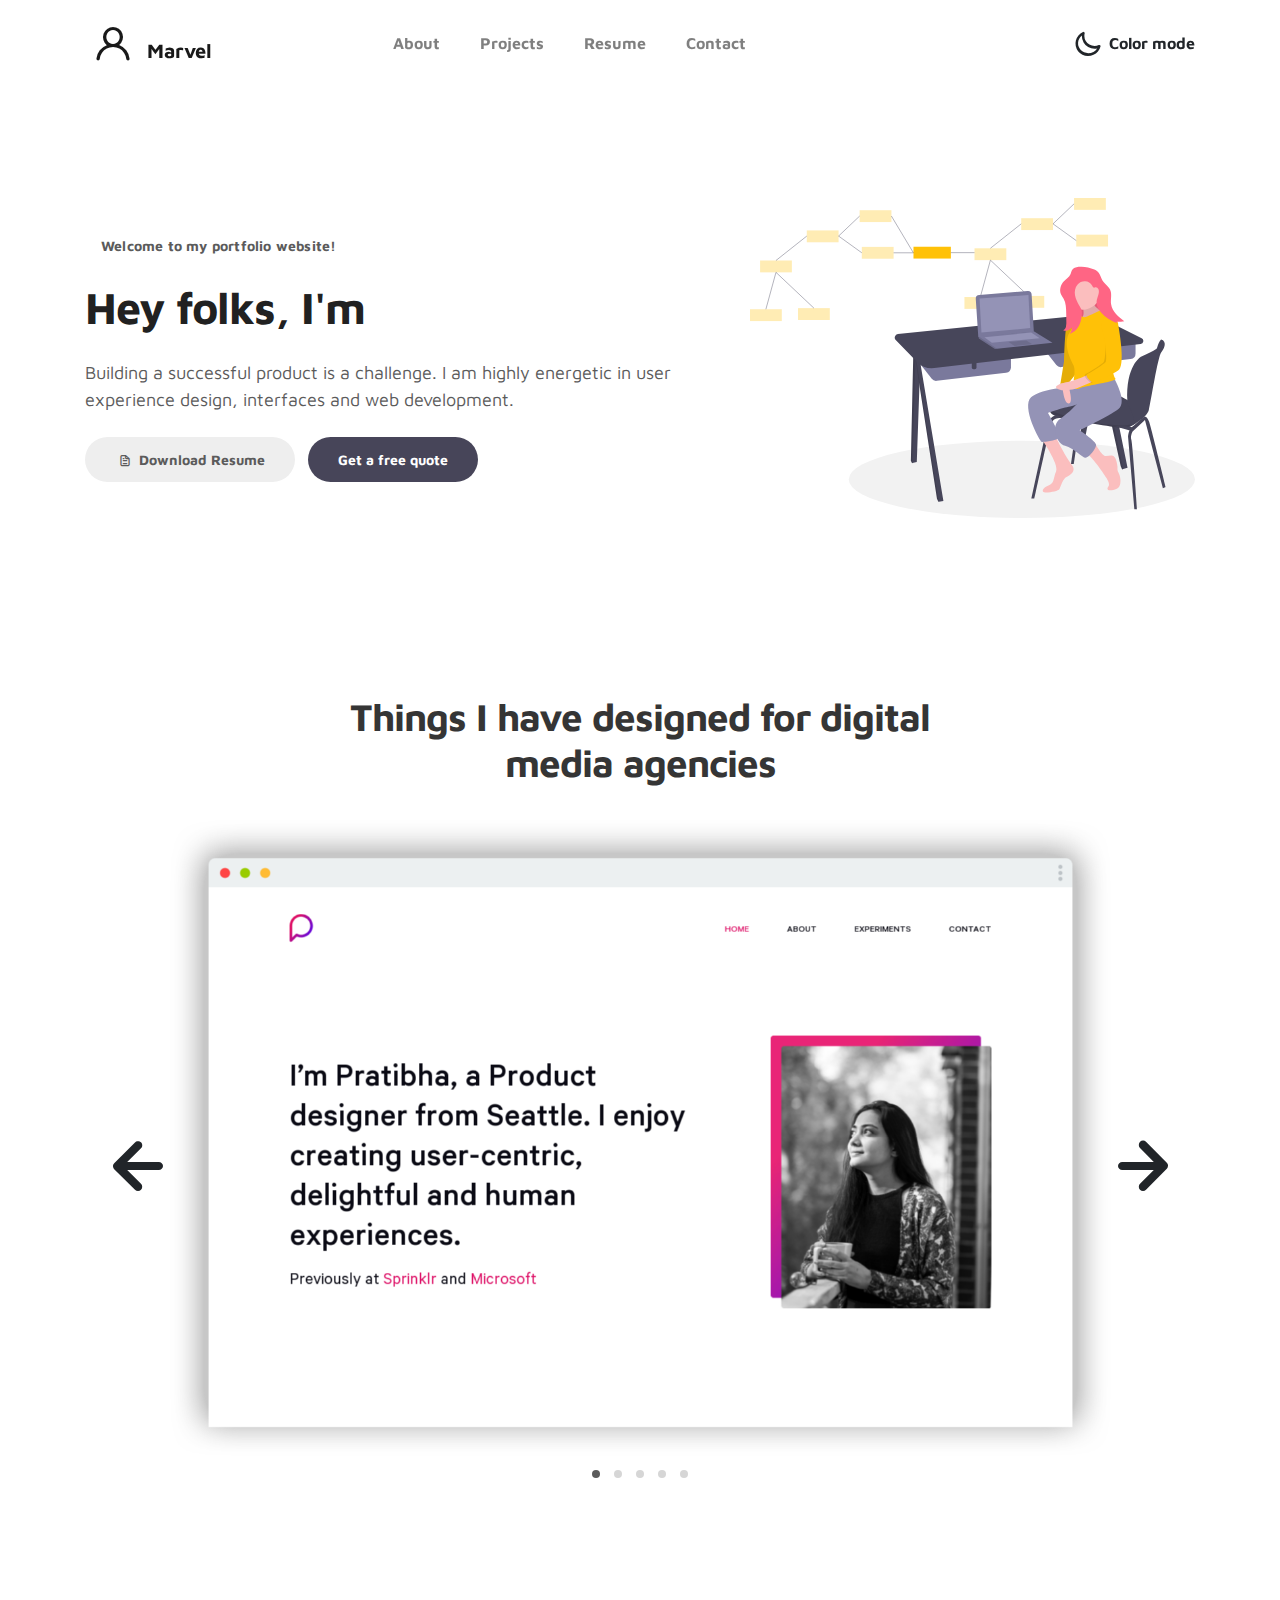
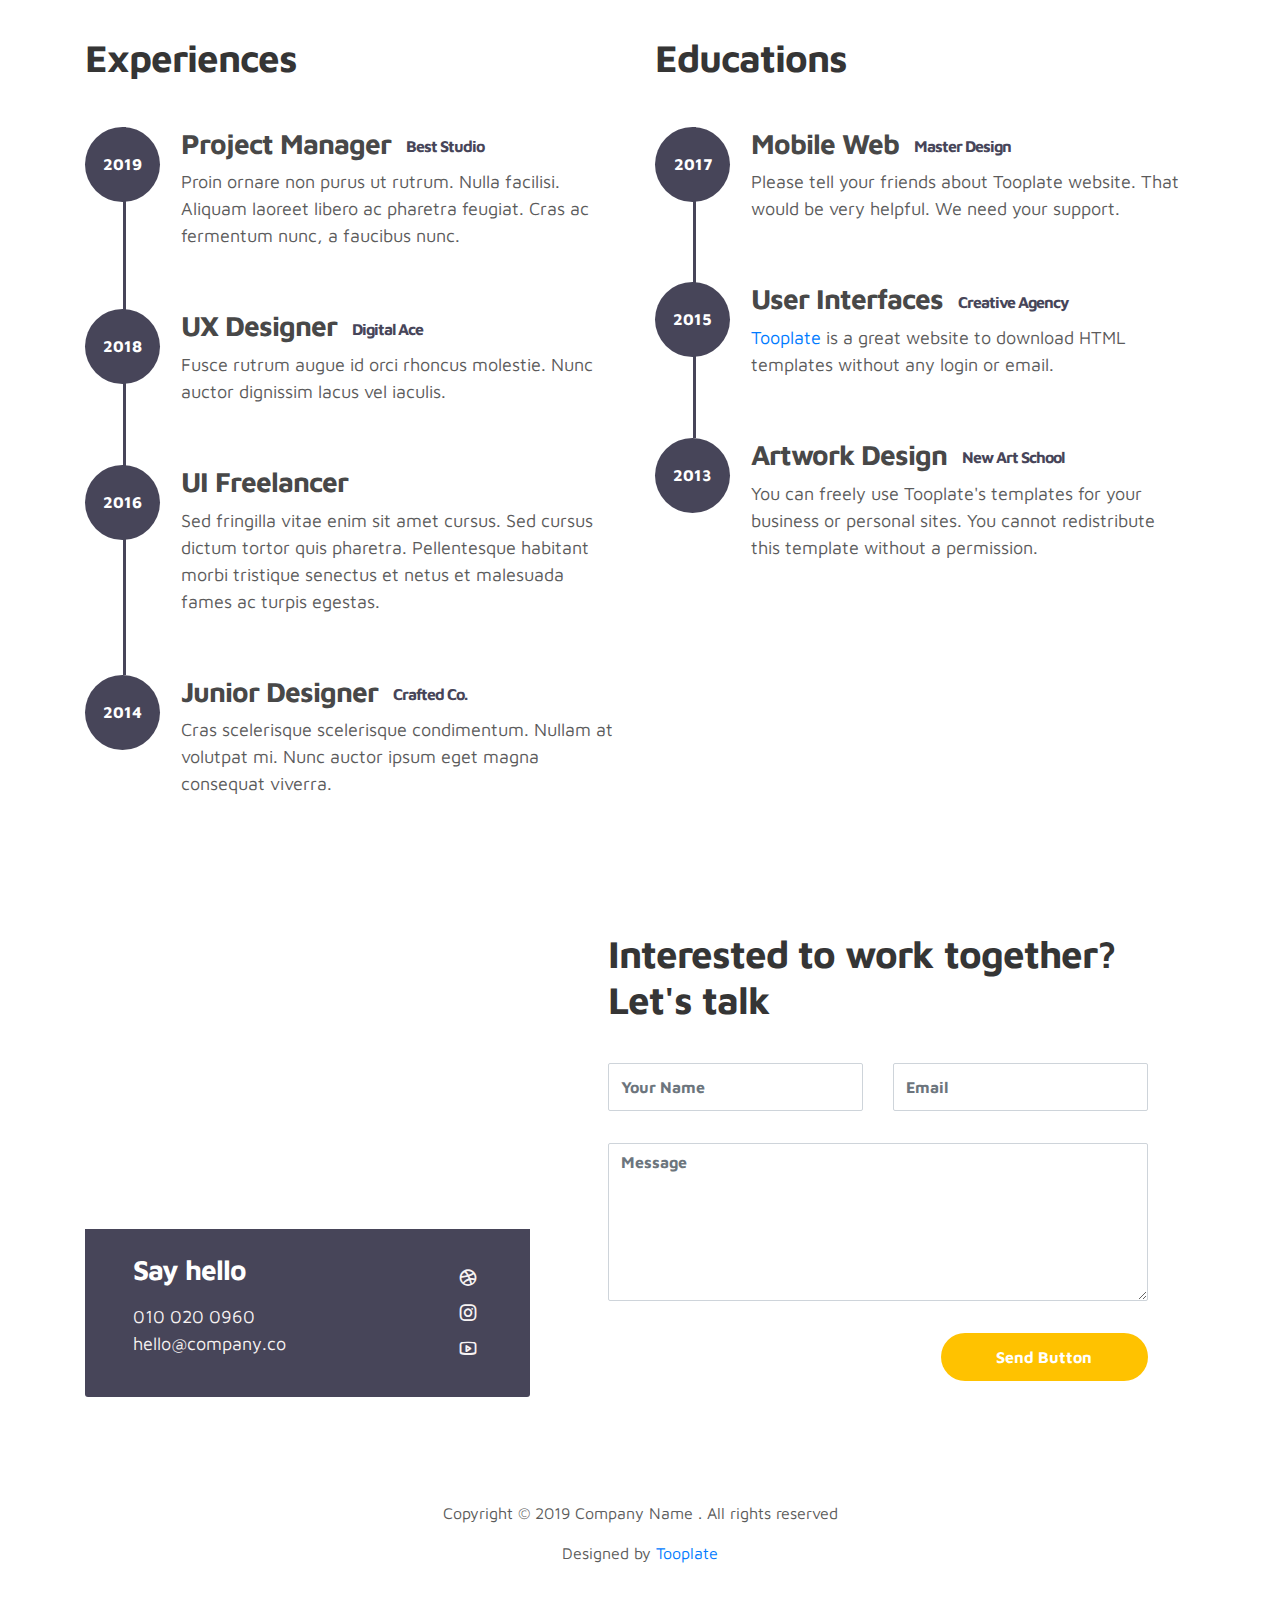
==== portefolio/index.html @ 6464038b "Add files via upload" ====
<!doctype html>
<html lang="en">
  <head>
    <meta charset="utf-8">
    <meta name="viewport" content="width=device-width, initial-scale=1, shrink-to-fit=no">
    <meta name="description" content="">
    <meta name="author" content="">

    <title>Marvel HTML Bootstrap 4 Template</title>

    <link rel="stylesheet" href="css/bootstrap.min.css">
    <link rel="stylesheet" href="css/unicons.css">
    <link rel="stylesheet" href="css/owl.carousel.min.css">
    <link rel="stylesheet" href="css/owl.theme.default.min.css">

    <!-- MAIN STYLE -->
    <link rel="stylesheet" href="css/tooplate-style.css">
    
<!--

Tooplate 2115 Marvel

https://www.tooplate.com/view/2115-marvel

-->
  </head>
  <body>

    <!-- MENU -->
    <nav class="navbar navbar-expand-sm navbar-light">
        <div class="container">
            <a class="navbar-brand" href="index.html"><i class='uil uil-user'></i> Marvel</a>

            <button class="navbar-toggler" type="button" data-toggle="collapse" data-target="#navbarNav" aria-controls="navbarNav" aria-expanded="false"
                aria-label="Toggle navigation">
                <span class="navbar-toggler-icon"></span>
                <span class="navbar-toggler-icon"></span>
                <span class="navbar-toggler-icon"></span>
            </button>

            <div class="collapse navbar-collapse" id="navbarNav">
                <ul class="navbar-nav mx-auto">
                    <li class="nav-item">
                        <a href="#about" class="nav-link"><span data-hover="About">About</span></a>
                    </li>
                    <li class="nav-item">
                        <a href="#project" class="nav-link"><span data-hover="Projects">Projects</span></a>
                    </li>
                    <li class="nav-item">
                        <a href="#resume" class="nav-link"><span data-hover="Resume">Resume</span></a>
                    </li>
                    <li class="nav-item">
                        <a href="#contact" class="nav-link"><span data-hover="Contact">Contact</span></a>
                    </li>
                </ul>

                <ul class="navbar-nav ml-lg-auto">
                    <div class="ml-lg-4">
                      <div class="color-mode d-lg-flex justify-content-center align-items-center">
                        <i class="color-mode-icon"></i>
                        Color mode
                      </div>
                    </div>
                </ul>
            </div>
        </div>
    </nav>

    <!-- ABOUT -->
    <section class="about full-screen d-lg-flex justify-content-center align-items-center" id="about">
        <div class="container">
            <div class="row">
                
                <div class="col-lg-7 col-md-12 col-12 d-flex align-items-center">
                    <div class="about-text">
                        <small class="small-text">Welcome to <span class="mobile-block">my portfolio website!</span></small>
                        <h1 class="animated animated-text">
                            <span class="mr-2">Hey folks, I'm</span>
                                <div class="animated-info">
                                    <span class="animated-item">Marvel Sann</span>
                                    <span class="animated-item">Web Designer</span>
                                    <span class="animated-item">UI Specialist</span>
                                </div>
                        </h1>

                        <p>Building a successful product is a challenge. I am highly energetic in user experience design, interfaces and web development.</p>
                        
                        <div class="custom-btn-group mt-4">
                          <a href="#" class="btn mr-lg-2 custom-btn"><i class='uil uil-file-alt'></i> Download Resume</a>
                          <a href="#contact" class="btn custom-btn custom-btn-bg custom-btn-link">Get a free quote</a>
                        </div>
                    </div>
                </div>

                <div class="col-lg-5 col-md-12 col-12">
                    <div class="about-image svg">
                        <img src="images/undraw/undraw_software_engineer_lvl5.svg" class="img-fluid" alt="svg image">
                    </div>
                </div>

            </div>
        </div>
    </section>

    <!-- PROJECTS -->
    <section class="project py-5" id="project">
        <div class="container">
                
                <div class="row">
                  <div class="col-lg-11 text-center mx-auto col-12">

                      <div class="col-lg-8 mx-auto">
                        <h2>Things I have designed for digital media agencies</h2>
                      </div>

                      <div class="owl-carousel owl-theme">
                        <div class="item">
                          <div class="project-info">
                            <img src="images/project/project-image01.png" class="img-fluid" alt="project image">
                          </div>
                        </div>

                        <div class="item">
                          <div class="project-info">
                            <img src="images/project/project-image02.png" class="img-fluid" alt="project image">
                          </div>
                        </div>

                        <div class="item">
                          <div class="project-info">
                            <img src="images/project/project-image03.png" class="img-fluid" alt="project image">
                          </div>
                        </div>

                        <div class="item">
                          <div class="project-info">
                            <img src="images/project/project-image04.png" class="img-fluid" alt="project image">
                          </div>
                        </div>

                        <div class="item">
                          <div class="project-info">
                            <img src="images/project/project-image05.png" class="img-fluid" alt="project image">
                          </div>
                        </div>
                      </div>

                  </div>
                </div>
        </div>
    </section>

    <!-- FEATURES -->
    <section class="resume py-5 d-lg-flex justify-content-center align-items-center" id="resume">
        <div class="container">
            <div class="row">

                <div class="col-lg-6 col-12">
                  <h2 class="mb-4">Experiences</h2>

                    <div class="timeline">
                        <div class="timeline-wrapper">
                             <div class="timeline-yr">
                                  <span>2019</span>
                             </div>
                             <div class="timeline-info">
                                  <h3><span>Project Manager</span><small>Best Studio</small></h3>
                                  <p>Proin ornare non purus ut rutrum. Nulla facilisi. Aliquam laoreet libero ac pharetra feugiat. Cras ac fermentum nunc, a faucibus nunc.</p>
                             </div>
                        </div>

                        <div class="timeline-wrapper">
                            <div class="timeline-yr">
                                <span>2018</span>
                            </div>
                            <div class="timeline-info">
                                <h3><span>UX Designer</span><small>Digital Ace</small></h3>
                                <p>Fusce rutrum augue id orci rhoncus molestie. Nunc auctor dignissim lacus vel iaculis.</p>
                            </div>
                        </div>

                        <div class="timeline-wrapper">
                            <div class="timeline-yr">
                                <span>2016</span>
                            </div>
                            <div class="timeline-info">
                                <h3><span>UI Freelancer</h3>
                                <p>Sed fringilla vitae enim sit amet cursus. Sed cursus dictum tortor quis pharetra. Pellentesque habitant morbi tristique senectus et netus et malesuada fames ac turpis egestas.</p>
                            </div>
                        </div>
                        
                        <div class="timeline-wrapper">
                            <div class="timeline-yr">
                                <span>2014</span>
                            </div>
                            <div class="timeline-info">
                                <h3><span>Junior Designer<small>Crafted Co.</small></h3>
                                <p>Cras scelerisque scelerisque condimentum. Nullam at volutpat mi. Nunc auctor ipsum eget magna consequat viverra.</p>
                            </div>
                        </div>

                    </div>
                </div>

                <div class="col-lg-6 col-12">
                  <h2 class="mb-4 mobile-mt-2">Educations</h2>

                    <div class="timeline">
                        <div class="timeline-wrapper">
                             <div class="timeline-yr">
                                  <span>2017</span>
                             </div>
                             <div class="timeline-info">
                                  <h3><span>Mobile Web</span><small>Master Design</small></h3>
                                  <p>Please tell your friends about Tooplate website. That would be very helpful. We need your support.</p>
                             </div>
                        </div>

                        <div class="timeline-wrapper">
                            <div class="timeline-yr">
                                <span>2015</span>
                            </div>
                            <div class="timeline-info">
                                <h3><span>User Interfaces</span><small>Creative Agency</small></h3>
                                <p><a rel="nofollow" href="https://www.facebook.com/tooplate">Tooplate</a> is a great website to download HTML templates without any login or email.</p>
                            </div>
                        </div>
                        
                        <div class="timeline-wrapper">
                            <div class="timeline-yr">
                                <span>2013</span>
                            </div>
                            <div class="timeline-info">
                                <h3><span>Artwork Design</span><small>New Art School</small></h3>
                                <p>You can freely use Tooplate's templates for your business or personal sites. You cannot redistribute this template without a permission.</p>
                            </div>
                        </div>

                    </div>
                </div>
                
            </div>
        </div>
    </section>

    <!-- CONTACT -->
    <section class="contact py-5" id="contact">
      <div class="container">
        <div class="row">
          
          <div class="col-lg-5 mr-lg-5 col-12">
            <div class="google-map w-100">
              <iframe src="https://www.google.com/maps/embed?pb=!1m18!1m12!1m3!1d12088.558402180099!2d-73.99373482142036!3d40.75895421922642!2m3!1f0!2f0!3f0!3m2!1i1024!2i768!4f13.1!3m3!1m2!1s0x89c25855b8fb3083%3A0xa0f9aef176042a5c!2sTheater+District%2C+New+York%2C+NY%2C+USA!5e0!3m2!1sen!2smm!4v1549875377188" width="400" height="300" frameborder="0" style="border:0" allowfullscreen></iframe>
            </div>

            <div class="contact-info d-flex justify-content-between align-items-center py-4 px-lg-5">
                <div class="contact-info-item">
                  <h3 class="mb-3 text-white">Say hello</h3>
                  <p class="footer-text mb-0">010 020 0960</p>
                  <p><a href="mailto:hello@company.co">hello@company.co</a></p>
                </div>

                <ul class="social-links">
                     <li><a href="#" class="uil uil-dribbble" data-toggle="tooltip" data-placement="left" title="Dribbble"></a></li>
                     <li><a href="#" class="uil uil-instagram" data-toggle="tooltip" data-placement="left" title="Instagram"></a></li>
                     <li><a href="#" class="uil uil-youtube" data-toggle="tooltip" data-placement="left" title="Youtube"></a></li>
                </ul>
            </div>
          </div>

          <div class="col-lg-6 col-12">
            <div class="contact-form">
              <h2 class="mb-4">Interested to work together? Let's talk</h2>

              <form action="" method="get">
                <div class="row">
                  <div class="col-lg-6 col-12">
                    <input type="text" class="form-control" name="name" placeholder="Your Name" id="name">
                  </div>

                  <div class="col-lg-6 col-12">
                    <input type="email" class="form-control" name="email" placeholder="Email" id="email">
                  </div>

                  <div class="col-12">
                    <textarea name="message" rows="6" class="form-control" id="message" placeholder="Message"></textarea>
                  </div>

                  <div class="ml-lg-auto col-lg-5 col-12">
                    <input type="submit" class="form-control submit-btn" value="Send Button">
                  </div>
                </div>
              </form>
            </div>
          </div>

        </div>
      </div>
    </section>

    <!-- FOOTER -->
     <footer class="footer py-5">
          <div class="container">
               <div class="row">

                    <div class="col-lg-12 col-12">                                
                        <p class="copyright-text text-center">Copyright &copy; 2019 Company Name . All rights reserved</p>
                        <p class="copyright-text text-center">Designed by <a rel="nofollow" href="https://www.facebook.com/tooplate">Tooplate</a></p>
                    </div>
                    
               </div>
          </div>
     </footer>

    <script src="js/jquery-3.3.1.min.js"></script>
    <script src="js/popper.min.js"></script>
    <script src="js/bootstrap.min.js"></script>
    <script src="js/Headroom.js"></script>
    <script src="js/jQuery.headroom.js"></script>
    <script src="js/owl.carousel.min.js"></script>
    <script src="js/smoothscroll.js"></script>
    <script src="js/custom.js"></script>

  </body>
</html>
---- portefolio/css/unicons.css ----
@font-face {
  font-family: 'unicons';
  src: url('../font/unicons.eot?42479262');
  src: url('../font/unicons.eot?42479262#iefix') format('embedded-opentype'),
       url('../font/unicons.woff2?42479262') format('woff2'),
       url('../font/unicons.woff?42479262') format('woff'),
       url('../font/unicons.ttf?42479262') format('truetype'),
       url('../font/unicons.svg?42479262#unicons') format('svg');
  font-weight: normal;
  font-style: normal;
}
/* Chrome hack: SVG is rendered more smooth in Windozze. 100% magic, uncomment if you need it. */
/* Note, that will break hinting! In other OS-es font will be not as sharp as it could be */
/*
@media screen and (-webkit-min-device-pixel-ratio:0) {
  @font-face {
    font-family: 'unicons';
    src: url('../font/unicons.svg?42479262#unicons') format('svg');
  }
}
*/
 
 [class^="uil-"]:before, [class*=" uil-"]:before {
  font-family: "unicons";
  font-style: normal;
  font-weight: normal;
  speak: none;
 
  display: inline-block;
  text-decoration: inherit;
  width: 1em;
  margin-right: .2em;
  text-align: center;
  /* opacity: .8; */
 
  /* For safety - reset parent styles, that can break glyph codes*/
  font-variant: normal;
  text-transform: none;
 
  /* fix buttons height, for twitter bootstrap */
  line-height: 1em;
 
  /* Animation center compensation - margins should be symmetric */
  /* remove if not needed */
  margin-left: .2em;
 
  /* you can be more comfortable with increased icons size */
  /* font-size: 120%; */
 
  /* Font smoothing. That was taken from TWBS */
  -webkit-font-smoothing: antialiased;
  -moz-osx-font-smoothing: grayscale;
 
  /* Uncomment for 3D effect */
  /* text-shadow: 1px 1px 1px rgba(127, 127, 127, 0.3); */
}
 
.uil-abacus:before { content: '\e800'; } /* '' */
.uil-accessible-icon-alt:before { content: '\e801'; } /* '' */
.uil-adjust-alt:before { content: '\e802'; } /* '' */
.uil-adjust-circle:before { content: '\e803'; } /* '' */
.uil-adjust-half:before { content: '\e804'; } /* '' */
.uil-adjust:before { content: '\e805'; } /* '' */
.uil-airplay:before { content: '\e806'; } /* '' */
.uil-align-alt:before { content: '\e807'; } /* '' */
.uil-align-center-alt:before { content: '\e808'; } /* '' */
.uil-align-center-h:before { content: '\e809'; } /* '' */
.uil-align-center-justify:before { content: '\e80a'; } /* '' */
.uil-align-center-v:before { content: '\e80b'; } /* '' */
.uil-align-center:before { content: '\e80c'; } /* '' */
.uil-align-justify:before { content: '\e80d'; } /* '' */
.uil-align-left-justify:before { content: '\e80e'; } /* '' */
.uil-align-left:before { content: '\e80f'; } /* '' */
.uil-align-letter-right:before { content: '\e810'; } /* '' */
.uil-align-right-justify:before { content: '\e811'; } /* '' */
.uil-align-right:before { content: '\e812'; } /* '' */
.uil-align:before { content: '\e813'; } /* '' */
.uil-ambulance:before { content: '\e814'; } /* '' */
.uil-analysis:before { content: '\e815'; } /* '' */
.uil-analytics:before { content: '\e816'; } /* '' */
.uil-anchor:before { content: '\e817'; } /* '' */
.uil-android-phone-slash:before { content: '\e818'; } /* '' */
.uil-angle-double-down:before { content: '\e819'; } /* '' */
.uil-angle-double-left:before { content: '\e81a'; } /* '' */
.uil-angle-double-right:before { content: '\e81b'; } /* '' */
.uil-angle-double-up:before { content: '\e81c'; } /* '' */
.uil-angle-down:before { content: '\e81d'; } /* '' */
.uil-angle-left:before { content: '\e81e'; } /* '' */
.uil-angle-right-b:before { content: '\e81f'; } /* '' */
.uil-angle-right:before { content: '\e820'; } /* '' */
.uil-angle-up:before { content: '\e821'; } /* '' */
.uil-annoyed-alt:before { content: '\e822'; } /* '' */
.uil-annoyed:before { content: '\e823'; } /* '' */
.uil-apps:before { content: '\e824'; } /* '' */
.uil-archive-alt:before { content: '\e825'; } /* '' */
.uil-archive:before { content: '\e826'; } /* '' */
.uil-arrow-break:before { content: '\e827'; } /* '' */
.uil-arrow-circle-down:before { content: '\e828'; } /* '' */
.uil-arrow-circle-left:before { content: '\e829'; } /* '' */
.uil-arrow-circle-right:before { content: '\e82a'; } /* '' */
.uil-arrow-circle-up:before { content: '\e82b'; } /* '' */
.uil-arrow-compress-h:before { content: '\e82c'; } /* '' */
.uil-arrow-down-left:before { content: '\e82d'; } /* '' */
.uil-arrow-down-right:before { content: '\e82e'; } /* '' */
.uil-arrow-down:before { content: '\e82f'; } /* '' */
.uil-arrow-from-right:before { content: '\e830'; } /* '' */
.uil-arrow-from-top:before { content: '\e831'; } /* '' */
.uil-arrow-growth:before { content: '\e832'; } /* '' */
.uil-arrow-left:before { content: '\e833'; } /* '' */
.uil-arrow-random:before { content: '\e834'; } /* '' */
.uil-arrow-resize-diagonal:before { content: '\e835'; } /* '' */
.uil-arrow-right:before { content: '\e836'; } /* '' */
.uil-arrow-to-bottom:before { content: '\e837'; } /* '' */
.uil-arrow-to-right:before { content: '\e838'; } /* '' */
.uil-arrow-up-left:before { content: '\e839'; } /* '' */
.uil-arrow-up-right:before { content: '\e83a'; } /* '' */
.uil-arrow-up:before { content: '\e83b'; } /* '' */
.uil-arrows-h-alt:before { content: '\e83c'; } /* '' */
.uil-arrows-h:before { content: '\e83d'; } /* '' */
.uil-arrows-left-down:before { content: '\e83e'; } /* '' */
.uil-arrows-maximize:before { content: '\e83f'; } /* '' */
.uil-arrows-merge:before { content: '\e840'; } /* '' */
.uil-arrows-resize-h:before { content: '\e841'; } /* '' */
.uil-arrows-resize-v:before { content: '\e842'; } /* '' */
.uil-arrows-resize:before { content: '\e843'; } /* '' */
.uil-arrows-right-down:before { content: '\e844'; } /* '' */
.uil-arrows-shrink-h:before { content: '\e845'; } /* '' */
.uil-arrows-shrink-v:before { content: '\e846'; } /* '' */
.uil-arrows-up-right:before { content: '\e847'; } /* '' */
.uil-arrows-v-alt:before { content: '\e848'; } /* '' */
.uil-arrows-v:before { content: '\e849'; } /* '' */
.uil-at:before { content: '\e84a'; } /* '' */
.uil-atm-card:before { content: '\e84b'; } /* '' */
.uil-atom:before { content: '\e84c'; } /* '' */
.uil-auto-flash:before { content: '\e84d'; } /* '' */
.uil-award-alt:before { content: '\e84e'; } /* '' */
.uil-award:before { content: '\e84f'; } /* '' */
.uil-baby-carriage:before { content: '\e850'; } /* '' */
.uil-backpack:before { content: '\e851'; } /* '' */
.uil-backspace:before { content: '\e852'; } /* '' */
.uil-backward:before { content: '\e853'; } /* '' */
.uil-bag-alt:before { content: '\e854'; } /* '' */
.uil-bag-slash:before { content: '\e855'; } /* '' */
.uil-bag:before { content: '\e856'; } /* '' */
.uil-ball:before { content: '\e857'; } /* '' */
.uil-ban:before { content: '\e858'; } /* '' */
.uil-bars:before { content: '\e859'; } /* '' */
.uil-basketball-hoop:before { content: '\e85a'; } /* '' */
.uil-basketball:before { content: '\e85b'; } /* '' */
.uil-battery-bolt:before { content: '\e85c'; } /* '' */
.uil-battery-empty:before { content: '\e85d'; } /* '' */
.uil-bed-double:before { content: '\e85e'; } /* '' */
.uil-bed:before { content: '\e85f'; } /* '' */
.uil-bell-school:before { content: '\e860'; } /* '' */
.uil-bell-slash:before { content: '\e861'; } /* '' */
.uil-bill:before { content: '\e862'; } /* '' */
.uil-bitcoin-circle:before { content: '\e863'; } /* '' */
.uil-bitcoin:before { content: '\e864'; } /* '' */
.uil-bluetooth-b:before { content: '\e865'; } /* '' */
.uil-bolt-alt:before { content: '\e866'; } /* '' */
.uil-bolt-slash:before { content: '\e867'; } /* '' */
.uil-bolt:before { content: '\e868'; } /* '' */
.uil-book-alt:before { content: '\e869'; } /* '' */
.uil-book-medical:before { content: '\e86a'; } /* '' */
.uil-book-open:before { content: '\e86b'; } /* '' */
.uil-book-reader:before { content: '\e86c'; } /* '' */
.uil-book:before { content: '\e86d'; } /* '' */
.uil-bookmark-full:before { content: '\e86e'; } /* '' */
.uil-bookmark:before { content: '\e86f'; } /* '' */
.uil-books:before { content: '\e870'; } /* '' */
.uil-boombox:before { content: '\e871'; } /* '' */
.uil-border-alt:before { content: '\e872'; } /* '' */
.uil-border-bottom:before { content: '\e873'; } /* '' */
.uil-border-clear:before { content: '\e874'; } /* '' */
.uil-border-horizontal:before { content: '\e875'; } /* '' */
.uil-border-inner:before { content: '\e876'; } /* '' */
.uil-border-left:before { content: '\e877'; } /* '' */
.uil-border-out:before { content: '\e878'; } /* '' */
.uil-border-right:before { content: '\e879'; } /* '' */
.uil-border-top:before { content: '\e87a'; } /* '' */
.uil-border-vertical:before { content: '\e87b'; } /* '' */
.uil-box:before { content: '\e87c'; } /* '' */
.uil-briefcase-alt:before { content: '\e87d'; } /* '' */
.uil-briefcase:before { content: '\e87e'; } /* '' */
.uil-bright:before { content: '\e87f'; } /* '' */
.uil-brightness-empty:before { content: '\e880'; } /* '' */
.uil-brightness-half:before { content: '\e881'; } /* '' */
.uil-brightness-low:before { content: '\e882'; } /* '' */
.uil-brightness-minus:before { content: '\e883'; } /* '' */
.uil-brightness-plus:before { content: '\e884'; } /* '' */
.uil-brightness:before { content: '\e885'; } /* '' */
.uil-bring-bottom:before { content: '\e886'; } /* '' */
.uil-bring-front:before { content: '\e887'; } /* '' */
.uil-brush-alt:before { content: '\e888'; } /* '' */
.uil-bug:before { content: '\e889'; } /* '' */
.uil-building:before { content: '\e88a'; } /* '' */
.uil-bullseye:before { content: '\e88b'; } /* '' */
.uil-bus-alt:before { content: '\e88c'; } /* '' */
.uil-bus-school:before { content: '\e88d'; } /* '' */
.uil-bus:before { content: '\e88e'; } /* '' */
.uil-calcualtor:before { content: '\e88f'; } /* '' */
.uil-calculator-alt:before { content: '\e890'; } /* '' */
.uil-calendar-alt:before { content: '\e891'; } /* '' */
.uil-calendar-slash:before { content: '\e892'; } /* '' */
.uil-calender:before { content: '\e893'; } /* '' */
.uil-calling:before { content: '\e894'; } /* '' */
.uil-camera-plus:before { content: '\e895'; } /* '' */
.uil-camera-slash:before { content: '\e896'; } /* '' */
.uil-camera:before { content: '\e897'; } /* '' */
.uil-cancel:before { content: '\e898'; } /* '' */
.uil-capsule:before { content: '\e899'; } /* '' */
.uil-capture:before { content: '\e89a'; } /* '' */
.uil-car-sideview:before { content: '\e89b'; } /* '' */
.uil-car-slash:before { content: '\e89c'; } /* '' */
.uil-car-wash:before { content: '\e89d'; } /* '' */
.uil-car:before { content: '\e89e'; } /* '' */
.uil-card-atm:before { content: '\e89f'; } /* '' */
.uil-caret-right:before { content: '\e8a0'; } /* '' */
.uil-cart:before { content: '\e8a1'; } /* '' */
.uil-cell:before { content: '\e8a2'; } /* '' */
.uil-celsius:before { content: '\e8a3'; } /* '' */
.uil-chart-bar-alt:before { content: '\e8a4'; } /* '' */
.uil-chart-bar:before { content: '\e8a5'; } /* '' */
.uil-chart-down:before { content: '\e8a6'; } /* '' */
.uil-chart-growth-alt:before { content: '\e8a7'; } /* '' */
.uil-chart-growth:before { content: '\e8a8'; } /* '' */
.uil-chart-line:before { content: '\e8a9'; } /* '' */
.uil-chart-pie-alt:before { content: '\e8aa'; } /* '' */
.uil-chart-pie:before { content: '\e8ab'; } /* '' */
.uil-chart:before { content: '\e8ac'; } /* '' */
.uil-chat-bubble-user:before { content: '\e8ad'; } /* '' */
.uil-chat-info:before { content: '\e8ae'; } /* '' */
.uil-chat:before { content: '\e8af'; } /* '' */
.uil-check-circle:before { content: '\e8b0'; } /* '' */
.uil-check-square:before { content: '\e8b1'; } /* '' */
.uil-check:before { content: '\e8b2'; } /* '' */
.uil-circle-layer:before { content: '\e8b3'; } /* '' */
.uil-circle:before { content: '\e8b4'; } /* '' */
.uil-circuit:before { content: '\e8b5'; } /* '' */
.uil-clapper-board:before { content: '\e8b6'; } /* '' */
.uil-clipboard-alt:before { content: '\e8b7'; } /* '' */
.uil-clipboard-blank:before { content: '\e8b8'; } /* '' */
.uil-clipboard-notes:before { content: '\e8b9'; } /* '' */
.uil-clipboard:before { content: '\e8ba'; } /* '' */
.uil-clock-eight:before { content: '\e8bb'; } /* '' */
.uil-clock-five:before { content: '\e8bc'; } /* '' */
.uil-clock-nine:before { content: '\e8bd'; } /* '' */
.uil-clock-seven:before { content: '\e8be'; } /* '' */
.uil-clock-ten:before { content: '\e8bf'; } /* '' */
.uil-clock-three:before { content: '\e8c0'; } /* '' */
.uil-clock-two:before { content: '\e8c1'; } /* '' */
.uil-clock:before { content: '\e8c2'; } /* '' */
.uil-closed-captioning:before { content: '\e8c3'; } /* '' */
.uil-cloud-block:before { content: '\e8c4'; } /* '' */
.uil-cloud-bookmark:before { content: '\e8c5'; } /* '' */
.uil-cloud-check:before { content: '\e8c6'; } /* '' */
.uil-cloud-computing:before { content: '\e8c7'; } /* '' */
.uil-cloud-data-connection:before { content: '\e8c8'; } /* '' */
.uil-cloud-database-tree:before { content: '\e8c9'; } /* '' */
.uil-cloud-download:before { content: '\e8ca'; } /* '' */
.uil-cloud-drizzle:before { content: '\e8cb'; } /* '' */
.uil-cloud-exclamation:before { content: '\e8cc'; } /* '' */
.uil-cloud-hail:before { content: '\e8cd'; } /* '' */
.uil-cloud-heart:before { content: '\e8ce'; } /* '' */
.uil-cloud-info:before { content: '\e8cf'; } /* '' */
.uil-cloud-lock:before { content: '\e8d0'; } /* '' */
.uil-cloud-meatball:before { content: '\e8d1'; } /* '' */
.uil-cloud-moon-hail:before { content: '\e8d2'; } /* '' */
.uil-cloud-moon-meatball:before { content: '\e8d3'; } /* '' */
.uil-cloud-moon-rain:before { content: '\e8d4'; } /* '' */
.uil-cloud-moon-showers:before { content: '\e8d5'; } /* '' */
.uil-cloud-moon:before { content: '\e8d6'; } /* '' */
.uil-cloud-question:before { content: '\e8d7'; } /* '' */
.uil-cloud-rain-sun:before { content: '\e8d8'; } /* '' */
.uil-cloud-rain:before { content: '\e8d9'; } /* '' */
.uil-cloud-redo:before { content: '\e8da'; } /* '' */
.uil-cloud-set:before { content: '\e8db'; } /* '' */
.uil-cloud-share:before { content: '\e8dc'; } /* '' */
.uil-cloud-shield:before { content: '\e8dd'; } /* '' */
.uil-cloud-showers-alt:before { content: '\e8de'; } /* '' */
.uil-cloud-showers-heavy:before { content: '\e8df'; } /* '' */
.uil-cloud-showers:before { content: '\e8e0'; } /* '' */
.uil-cloud-slash:before { content: '\e8e1'; } /* '' */
.uil-cloud-sun-hail:before { content: '\e8e2'; } /* '' */
.uil-cloud-sun-meatball:before { content: '\e8e3'; } /* '' */
.uil-cloud-sun-rain-alt:before { content: '\e8e4'; } /* '' */
.uil-cloud-sun-rain:before { content: '\e8e5'; } /* '' */
.uil-cloud-sun-tear:before { content: '\e8e6'; } /* '' */
.uil-cloud-sun:before { content: '\e8e7'; } /* '' */
.uil-cloud-times:before { content: '\e8e8'; } /* '' */
.uil-cloud-unlock:before { content: '\e8e9'; } /* '' */
.uil-cloud-upload:before { content: '\e8ea'; } /* '' */
.uil-cloud-wifi:before { content: '\e8eb'; } /* '' */
.uil-cloud-wind:before { content: '\e8ec'; } /* '' */
.uil-cloud:before { content: '\e8ed'; } /* '' */
.uil-clouds:before { content: '\e8ee'; } /* '' */
.uil-club:before { content: '\e8ef'; } /* '' */
.uil-code:before { content: '\e8f0'; } /* '' */
.uil-coffee:before { content: '\e8f1'; } /* '' */
.uil-cog:before { content: '\e8f2'; } /* '' */
.uil-coins:before { content: '\e8f3'; } /* '' */
.uil-columns:before { content: '\e8f4'; } /* '' */
.uil-comment-alt-block:before { content: '\e8f5'; } /* '' */
.uil-comment-alt-chart-lines:before { content: '\e8f6'; } /* '' */
.uil-comment-alt-check:before { content: '\e8f7'; } /* '' */
.uil-comment-alt-dots:before { content: '\e8f8'; } /* '' */
.uil-comment-alt-download:before { content: '\e8f9'; } /* '' */
.uil-comment-alt-edit:before { content: '\e8fa'; } /* '' */
.uil-comment-alt-exclamation:before { content: '\e8fb'; } /* '' */
.uil-comment-alt-heart:before { content: '\e8fc'; } /* '' */
.uil-comment-alt-image:before { content: '\e8fd'; } /* '' */
.uil-comment-alt-info:before { content: '\e8fe'; } /* '' */
.uil-comment-alt-lines:before { content: '\e8ff'; } /* '' */
.uil-comment-alt-lock:before { content: '\e900'; } /* '' */
.uil-comment-alt-medical:before { content: '\e901'; } /* '' */
.uil-comment-alt-message:before { content: '\e902'; } /* '' */
.uil-comment-alt-notes:before { content: '\e903'; } /* '' */
.uil-comment-alt-plus:before { content: '\e904'; } /* '' */
.uil-comment-alt-question:before { content: '\e905'; } /* '' */
.uil-comment-alt-redo:before { content: '\e906'; } /* '' */
.uil-comment-alt-search:before { content: '\e907'; } /* '' */
.uil-comment-alt-share:before { content: '\e908'; } /* '' */
.uil-comment-alt-shield:before { content: '\e909'; } /* '' */
.uil-comment-alt-upload:before { content: '\e90a'; } /* '' */
.uil-comment-alt-verify:before { content: '\e90b'; } /* '' */
.uil-comment-alt:before { content: '\e90c'; } /* '' */
.uil-comment-block:before { content: '\e90d'; } /* '' */
.uil-comment-chart-line:before { content: '\e90e'; } /* '' */
.uil-comment-check:before { content: '\e90f'; } /* '' */
.uil-comment-dots:before { content: '\e910'; } /* '' */
.uil-comment-download:before { content: '\e911'; } /* '' */
.uil-comment-edit:before { content: '\e912'; } /* '' */
.uil-comment-exclamation:before { content: '\e913'; } /* '' */
.uil-comment-heart:before { content: '\e914'; } /* '' */
.uil-comment-image:before { content: '\e915'; } /* '' */
.uil-comment-info-alt:before { content: '\e916'; } /* '' */
.uil-comment-info:before { content: '\e917'; } /* '' */
.uil-comment-lines:before { content: '\e918'; } /* '' */
.uil-comment-lock:before { content: '\e919'; } /* '' */
.uil-comment-medical:before { content: '\e91a'; } /* '' */
.uil-comment-message:before { content: '\e91b'; } /* '' */
.uil-comment-notes:before { content: '\e91c'; } /* '' */
.uil-comment-plus:before { content: '\e91d'; } /* '' */
.uil-comment-question:before { content: '\e91e'; } /* '' */
.uil-comment-redo:before { content: '\e91f'; } /* '' */
.uil-comment-search:before { content: '\e920'; } /* '' */
.uil-comment-share:before { content: '\e921'; } /* '' */
.uil-comment-shield:before { content: '\e922'; } /* '' */
.uil-comment-slash:before { content: '\e923'; } /* '' */
.uil-comment-upload:before { content: '\e924'; } /* '' */
.uil-comment-verify:before { content: '\e925'; } /* '' */
.uil-comment:before { content: '\e926'; } /* '' */
.uil-comments-alt:before { content: '\e927'; } /* '' */
.uil-comments:before { content: '\e928'; } /* '' */
.uil-commnet-alt-slash:before { content: '\e929'; } /* '' */
.uil-compact-disc:before { content: '\e92a'; } /* '' */
.uil-compass:before { content: '\e92b'; } /* '' */
.uil-compress-alt-left:before { content: '\e92c'; } /* '' */
.uil-compress-alt:before { content: '\e92d'; } /* '' */
.uil-compress-arrows:before { content: '\e92e'; } /* '' */
.uil-compress-lines:before { content: '\e92f'; } /* '' */
.uil-compress-point:before { content: '\e930'; } /* '' */
.uil-compress-v:before { content: '\e931'; } /* '' */
.uil-compress:before { content: '\e932'; } /* '' */
.uil-computer-mouse:before { content: '\e933'; } /* '' */
.uil-confused:before { content: '\e934'; } /* '' */
.uil-constructor:before { content: '\e935'; } /* '' */
.uil-copy-alt:before { content: '\e936'; } /* '' */
.uil-copy-landscape:before { content: '\e937'; } /* '' */
.uil-copy:before { content: '\e938'; } /* '' */
.uil-copyright:before { content: '\e939'; } /* '' */
.uil-corner-down-left:before { content: '\e93a'; } /* '' */
.uil-corner-down-right-alt:before { content: '\e93b'; } /* '' */
.uil-corner-down-right:before { content: '\e93c'; } /* '' */
.uil-corner-left-down:before { content: '\e93d'; } /* '' */
.uil-corner-right-down:before { content: '\e93e'; } /* '' */
.uil-corner-up-left-alt:before { content: '\e93f'; } /* '' */
.uil-corner-up-left:before { content: '\e940'; } /* '' */
.uil-corner-up-right-alt:before { content: '\e941'; } /* '' */
.uil-corner-up-right:before { content: '\e942'; } /* '' */
.uil-creative-commons-pd-alt:before { content: '\e943'; } /* '' */
.uil-creative-commons-pd:before { content: '\e944'; } /* '' */
.uil-crockery:before { content: '\e945'; } /* '' */
.uil-crop-alt-rotate-left:before { content: '\e946'; } /* '' */
.uil-crop-alt-rotate-right:before { content: '\e947'; } /* '' */
.uil-crop-alt:before { content: '\e948'; } /* '' */
.uil-crosshair-alt:before { content: '\e949'; } /* '' */
.uil-crosshair:before { content: '\e94a'; } /* '' */
.uil-crosshairs:before { content: '\e94b'; } /* '' */
.uil-cube:before { content: '\e94c'; } /* '' */
.uil-data-sharing:before { content: '\e94d'; } /* '' */
.uil-database-alt:before { content: '\e94e'; } /* '' */
.uil-database:before { content: '\e94f'; } /* '' */
.uil-desert:before { content: '\e950'; } /* '' */
.uil-desktop-alt-slash:before { content: '\e951'; } /* '' */
.uil-desktop-alt:before { content: '\e952'; } /* '' */
.uil-desktop-cloud-alt:before { content: '\e953'; } /* '' */
.uil-desktop-slash:before { content: '\e954'; } /* '' */
.uil-desktop:before { content: '\e955'; } /* '' */
.uil-dialpad-alt:before { content: '\e956'; } /* '' */
.uil-dialpad:before { content: '\e957'; } /* '' */
.uil-diamond:before { content: '\e958'; } /* '' */
.uil-diary-alt:before { content: '\e959'; } /* '' */
.uil-diary:before { content: '\e95a'; } /* '' */
.uil-dice-five:before { content: '\e95b'; } /* '' */
.uil-dice-four:before { content: '\e95c'; } /* '' */
.uil-dice-one:before { content: '\e95d'; } /* '' */
.uil-dice-six:before { content: '\e95e'; } /* '' */
.uil-dice-three:before { content: '\e95f'; } /* '' */
.uil-dice-two:before { content: '\e960'; } /* '' */
.uil-direction:before { content: '\e961'; } /* '' */
.uil-directions:before { content: '\e962'; } /* '' */
.uil-dizzy-meh:before { content: '\e963'; } /* '' */
.uil-dna:before { content: '\e964'; } /* '' */
.uil-document-layout-center:before { content: '\e965'; } /* '' */
.uil-document-layout-left:before { content: '\e966'; } /* '' */
.uil-document-layout-right:before { content: '\e967'; } /* '' */
.uil-document:before { content: '\e968'; } /* '' */
.uil-dollar-alt:before { content: '\e969'; } /* '' */
.uil-dollar-sign-alt:before { content: '\e96a'; } /* '' */
.uil-dollar-sign:before { content: '\e96b'; } /* '' */
.uil-down-arrow:before { content: '\e96c'; } /* '' */
.uil-download-alt:before { content: '\e96d'; } /* '' */
.uil-dribbble:before { content: '\e96e'; } /* '' */
.uil-drill:before { content: '\e96f'; } /* '' */
.uil-dropbox:before { content: '\e970'; } /* '' */
.uil-dumbbell:before { content: '\e971'; } /* '' */
.uil-edit-alt:before { content: '\e972'; } /* '' */
.uil-edit:before { content: '\e973'; } /* '' */
.uil-ellipsis-h:before { content: '\e974'; } /* '' */
.uil-ellipsis-v:before { content: '\e975'; } /* '' */
.uil-emoji:before { content: '\e976'; } /* '' */
.uil-enter:before { content: '\e977'; } /* '' */
.uil-entry:before { content: '\e978'; } /* '' */
.uil-envelope-add:before { content: '\e979'; } /* '' */
.uil-envelope-alt:before { content: '\e97a'; } /* '' */
.uil-envelope-block:before { content: '\e97b'; } /* '' */
.uil-envelope-bookmark:before { content: '\e97c'; } /* '' */
.uil-envelope-check:before { content: '\e97d'; } /* '' */
.uil-envelope-download-alt:before { content: '\e97e'; } /* '' */
.uil-envelope-download:before { content: '\e97f'; } /* '' */
.uil-envelope-edit:before { content: '\e980'; } /* '' */
.uil-envelope-exclamation:before { content: '\e981'; } /* '' */
.uil-envelope-heart:before { content: '\e982'; } /* '' */
.uil-envelope-info:before { content: '\e983'; } /* '' */
.uil-envelope-lock:before { content: '\e984'; } /* '' */
.uil-envelope-minus:before { content: '\e985'; } /* '' */
.uil-envelope-open:before { content: '\e986'; } /* '' */
.uil-envelope-question:before { content: '\e987'; } /* '' */
.uil-envelope-receive:before { content: '\e988'; } /* '' */
.uil-envelope-redo:before { content: '\e989'; } /* '' */
.uil-envelope-search:before { content: '\e98a'; } /* '' */
.uil-envelope-send:before { content: '\e98b'; } /* '' */
.uil-envelope-share:before { content: '\e98c'; } /* '' */
.uil-envelope-shield:before { content: '\e98d'; } /* '' */
.uil-envelope-star:before { content: '\e98e'; } /* '' */
.uil-envelope-times:before { content: '\e98f'; } /* '' */
.uil-envelope-upload-alt:before { content: '\e990'; } /* '' */
.uil-envelope-upload:before { content: '\e991'; } /* '' */
.uil-envelope:before { content: '\e992'; } /* '' */
.uil-envelopes:before { content: '\e993'; } /* '' */
.uil-equal-circle:before { content: '\e994'; } /* '' */
.uil-euro-circle:before { content: '\e995'; } /* '' */
.uil-euro:before { content: '\e996'; } /* '' */
.uil-exchange-alt:before { content: '\e997'; } /* '' */
.uil-exchange:before { content: '\e998'; } /* '' */
.uil-exclamation-circle:before { content: '\e999'; } /* '' */
.uil-exclamation-octagon:before { content: '\e99a'; } /* '' */
.uil-exclamation-triangle:before { content: '\e99b'; } /* '' */
.uil-exclude:before { content: '\e99c'; } /* '' */
.uil-exit:before { content: '\e99d'; } /* '' */
.uil-expand-alt:before { content: '\e99e'; } /* '' */
.uil-expand-arrows-alt:before { content: '\e99f'; } /* '' */
.uil-expand-arrows:before { content: '\e9a0'; } /* '' */
.uil-expand-from-corner:before { content: '\e9a1'; } /* '' */
.uil-expand-left:before { content: '\e9a2'; } /* '' */
.uil-export:before { content: '\e9a3'; } /* '' */
.uil-exposure-alt:before { content: '\e9a4'; } /* '' */
.uil-exposure-increase:before { content: '\e9a5'; } /* '' */
.uil-external-link-alt:before { content: '\e9a6'; } /* '' */
.uil-eye-slash:before { content: '\e9a7'; } /* '' */
.uil-eye:before { content: '\e9a8'; } /* '' */
.uil-facebook:before { content: '\e9a9'; } /* '' */
.uil-fahrenheit:before { content: '\e9aa'; } /* '' */
.uil-fast-mail-alt:before { content: '\e9ab'; } /* '' */
.uil-fast-mail:before { content: '\e9ac'; } /* '' */
.uil-favorite:before { content: '\e9ad'; } /* '' */
.uil-feedback:before { content: '\e9ae'; } /* '' */
.uil-file-alt:before { content: '\e9af'; } /* '' */
.uil-file-blank:before { content: '\e9b0'; } /* '' */
.uil-file-block-alt:before { content: '\e9b1'; } /* '' */
.uil-file-bookmark-alt:before { content: '\e9b2'; } /* '' */
.uil-file-check-alt:before { content: '\e9b3'; } /* '' */
.uil-file-check:before { content: '\e9b4'; } /* '' */
.uil-file-contract-dollar:before { content: '\e9b5'; } /* '' */
.uil-file-copy-alt:before { content: '\e9b6'; } /* '' */
.uil-file-download-alt:before { content: '\e9b7'; } /* '' */
.uil-file-download:before { content: '\e9b8'; } /* '' */
.uil-file-edit-alt:before { content: '\e9b9'; } /* '' */
.uil-file-exclamation-alt:before { content: '\e9ba'; } /* '' */
.uil-file-exclamation:before { content: '\e9bb'; } /* '' */
.uil-file-heart:before { content: '\e9bc'; } /* '' */
.uil-file-info-alt:before { content: '\e9bd'; } /* '' */
.uil-file-landscape-alt:before { content: '\e9be'; } /* '' */
.uil-file-landscape:before { content: '\e9bf'; } /* '' */
.uil-file-lanscape-slash:before { content: '\e9c0'; } /* '' */
.uil-file-lock-alt:before { content: '\e9c1'; } /* '' */
.uil-file-medical-alt:before { content: '\e9c2'; } /* '' */
.uil-file-medical:before { content: '\e9c3'; } /* '' */
.uil-file-minus-alt:before { content: '\e9c4'; } /* '' */
.uil-file-minus:before { content: '\e9c5'; } /* '' */
.uil-file-network:before { content: '\e9c6'; } /* '' */
.uil-file-plus-alt:before { content: '\e9c7'; } /* '' */
.uil-file-plus:before { content: '\e9c8'; } /* '' */
.uil-file-question-alt:before { content: '\e9c9'; } /* '' */
.uil-file-question:before { content: '\e9ca'; } /* '' */
.uil-file-redo-alt:before { content: '\e9cb'; } /* '' */
.uil-file-search-alt:before { content: '\e9cc'; } /* '' */
.uil-file-share-alt:before { content: '\e9cd'; } /* '' */
.uil-file-shield-alt:before { content: '\e9ce'; } /* '' */
.uil-file-slash:before { content: '\e9cf'; } /* '' */
.uil-file-times-alt:before { content: '\e9d0'; } /* '' */
.uil-file-times:before { content: '\e9d1'; } /* '' */
.uil-file-upload-alt:before { content: '\e9d2'; } /* '' */
.uil-file-upload:before { content: '\e9d3'; } /* '' */
.uil-file:before { content: '\e9d4'; } /* '' */
.uil-files-landscapes-alt:before { content: '\e9d5'; } /* '' */
.uil-files-landscapes:before { content: '\e9d6'; } /* '' */
.uil-film:before { content: '\e9d7'; } /* '' */
.uil-filter-slash:before { content: '\e9d8'; } /* '' */
.uil-filter:before { content: '\e9d9'; } /* '' */
.uil-flask-potion:before { content: '\e9da'; } /* '' */
.uil-flask:before { content: '\e9db'; } /* '' */
.uil-flip-h-alt:before { content: '\e9dc'; } /* '' */
.uil-flip-h:before { content: '\e9dd'; } /* '' */
.uil-flip-v-alt:before { content: '\e9de'; } /* '' */
.uil-flip-v:before { content: '\e9df'; } /* '' */
.uil-flower:before { content: '\e9e0'; } /* '' */
.uil-focus-add:before { content: '\e9e1'; } /* '' */
.uil-focus-target:before { content: '\e9e2'; } /* '' */
.uil-focus:before { content: '\e9e3'; } /* '' */
.uil-folder-check:before { content: '\e9e4'; } /* '' */
.uil-folder-download:before { content: '\e9e5'; } /* '' */
.uil-folder-exclamation:before { content: '\e9e6'; } /* '' */
.uil-folder-heart:before { content: '\e9e7'; } /* '' */
.uil-folder-info:before { content: '\e9e8'; } /* '' */
.uil-folder-lock:before { content: '\e9e9'; } /* '' */
.uil-folder-medical:before { content: '\e9ea'; } /* '' */
.uil-folder-minus:before { content: '\e9eb'; } /* '' */
.uil-folder-network:before { content: '\e9ec'; } /* '' */
.uil-folder-plus:before { content: '\e9ed'; } /* '' */
.uil-folder-question:before { content: '\e9ee'; } /* '' */
.uil-folder-slash:before { content: '\e9ef'; } /* '' */
.uil-folder-times:before { content: '\e9f0'; } /* '' */
.uil-folder-upload:before { content: '\e9f1'; } /* '' */
.uil-folder:before { content: '\e9f2'; } /* '' */
.uil-food:before { content: '\e9f3'; } /* '' */
.uil-football-american:before { content: '\e9f4'; } /* '' */
.uil-football-ball:before { content: '\e9f5'; } /* '' */
.uil-football:before { content: '\e9f6'; } /* '' */
.uil-forecastcloud-moon-tear:before { content: '\e9f7'; } /* '' */
.uil-forwaded-call:before { content: '\e9f8'; } /* '' */
.uil-forward:before { content: '\e9f9'; } /* '' */
.uil-frown:before { content: '\e9fa'; } /* '' */
.uil-game-structure:before { content: '\e9fb'; } /* '' */
.uil-game:before { content: '\e9fc'; } /* '' */
.uil-gift:before { content: '\e9fd'; } /* '' */
.uil-glass-martini-alt-slash:before { content: '\e9fe'; } /* '' */
.uil-glass-martini-alt:before { content: '\e9ff'; } /* '' */
.uil-glass-martini:before { content: '\ea00'; } /* '' */
.uil-glass-tea:before { content: '\ea01'; } /* '' */
.uil-glass:before { content: '\ea02'; } /* '' */
.uil-globe:before { content: '\ea03'; } /* '' */
.uil-gold:before { content: '\ea04'; } /* '' */
.uil-google-drive:before { content: '\ea05'; } /* '' */
.uil-graduation-hat:before { content: '\ea06'; } /* '' */
.uil-graph-bar:before { content: '\ea07'; } /* '' */
.uil-grid:before { content: '\ea08'; } /* '' */
.uil-grids:before { content: '\ea09'; } /* '' */
.uil-grin-tongue-wink-alt:before { content: '\ea0a'; } /* '' */
.uil-grin-tongue-wink:before { content: '\ea0b'; } /* '' */
.uil-grin:before { content: '\ea0c'; } /* '' */
.uil-grip-horizontal-line:before { content: '\ea0d'; } /* '' */
.uil-hdd:before { content: '\ea0e'; } /* '' */
.uil-headphones-alt:before { content: '\ea0f'; } /* '' */
.uil-headphones:before { content: '\ea10'; } /* '' */
.uil-heart-alt:before { content: '\ea11'; } /* '' */
.uil-heart-medical:before { content: '\ea12'; } /* '' */
.uil-heart-rate:before { content: '\ea13'; } /* '' */
.uil-heart-sign:before { content: '\ea14'; } /* '' */
.uil-heart:before { content: '\ea15'; } /* '' */
.uil-heartbeat:before { content: '\ea16'; } /* '' */
.uil-history-alt:before { content: '\ea17'; } /* '' */
.uil-history:before { content: '\ea18'; } /* '' */
.uil-home-alt:before { content: '\ea19'; } /* '' */
.uil-home:before { content: '\ea1a'; } /* '' */
.uil-horizontal-align-center:before { content: '\ea1b'; } /* '' */
.uil-horizontal-align-left:before { content: '\ea1c'; } /* '' */
.uil-horizontal-align-right:before { content: '\ea1d'; } /* '' */
.uil-horizontal-distribution-center:before { content: '\ea1e'; } /* '' */
.uil-horizontal-distribution-left:before { content: '\ea1f'; } /* '' */
.uil-horizontal-distribution-right:before { content: '\ea20'; } /* '' */
.uil-hunting:before { content: '\ea21'; } /* '' */
.uil-image-alt-slash:before { content: '\ea22'; } /* '' */
.uil-image-block:before { content: '\ea23'; } /* '' */
.uil-image-broken:before { content: '\ea24'; } /* '' */
.uil-image-check:before { content: '\ea25'; } /* '' */
.uil-image-download:before { content: '\ea26'; } /* '' */
.uil-image-edit:before { content: '\ea27'; } /* '' */
.uil-image-lock:before { content: '\ea28'; } /* '' */
.uil-image-minus:before { content: '\ea29'; } /* '' */
.uil-image-plus:before { content: '\ea2a'; } /* '' */
.uil-image-question:before { content: '\ea2b'; } /* '' */
.uil-image-redo:before { content: '\ea2c'; } /* '' */
.uil-image-resize-landscape:before { content: '\ea2d'; } /* '' */
.uil-image-resize-square:before { content: '\ea2e'; } /* '' */
.uil-image-search:before { content: '\ea2f'; } /* '' */
.uil-image-share:before { content: '\ea30'; } /* '' */
.uil-image-shield:before { content: '\ea31'; } /* '' */
.uil-image-slash:before { content: '\ea32'; } /* '' */
.uil-image-times:before { content: '\ea33'; } /* '' */
.uil-image-upload:before { content: '\ea34'; } /* '' */
.uil-image-v:before { content: '\ea35'; } /* '' */
.uil-image:before { content: '\ea36'; } /* '' */
.uil-images:before { content: '\ea37'; } /* '' */
.uil-incoming-call:before { content: '\ea38'; } /* '' */
.uil-info-circle:before { content: '\ea39'; } /* '' */
.uil-instagram:before { content: '\ea3a'; } /* '' */
.uil-invoice:before { content: '\ea3b'; } /* '' */
.uil-jackhammer:before { content: '\ea3c'; } /* '' */
.uil-kayak:before { content: '\ea3d'; } /* '' */
.uil-key-skeleton-alt:before { content: '\ea3e'; } /* '' */
.uil-key-skeleton:before { content: '\ea3f'; } /* '' */
.uil-keyboard-alt:before { content: '\ea40'; } /* '' */
.uil-keyboard-hide:before { content: '\ea41'; } /* '' */
.uil-keyboard-show:before { content: '\ea42'; } /* '' */
.uil-keyboard:before { content: '\ea43'; } /* '' */
.uil-keyhole-circle:before { content: '\ea44'; } /* '' */
.uil-keyhole-square-full:before { content: '\ea45'; } /* '' */
.uil-keyhole-square:before { content: '\ea46'; } /* '' */
.uil-kid:before { content: '\ea47'; } /* '' */
.uil-label-alt:before { content: '\ea48'; } /* '' */
.uil-label:before { content: '\ea49'; } /* '' */
.uil-lamp:before { content: '\ea4a'; } /* '' */
.uil-laptop-cloud:before { content: '\ea4b'; } /* '' */
.uil-laptop:before { content: '\ea4c'; } /* '' */
.uil-laughing:before { content: '\ea4d'; } /* '' */
.uil-layer-group-slash:before { content: '\ea4e'; } /* '' */
.uil-layer-group:before { content: '\ea4f'; } /* '' */
.uil-layers-alt:before { content: '\ea50'; } /* '' */
.uil-layers-slash:before { content: '\ea51'; } /* '' */
.uil-layers:before { content: '\ea52'; } /* '' */
.uil-left-arrow-from-left:before { content: '\ea53'; } /* '' */
.uil-left-arrow-to-left:before { content: '\ea54'; } /* '' */
.uil-left-indent-alt:before { content: '\ea55'; } /* '' */
.uil-left-indent:before { content: '\ea56'; } /* '' */
.uil-life-ring:before { content: '\ea57'; } /* '' */
.uil-lightbulb-alt:before { content: '\ea58'; } /* '' */
.uil-lightbulb:before { content: '\ea59'; } /* '' */
.uil-line-alt:before { content: '\ea5a'; } /* '' */
.uil-line-spacing:before { content: '\ea5b'; } /* '' */
.uil-link-alt:before { content: '\ea5c'; } /* '' */
.uil-link-broken:before { content: '\ea5d'; } /* '' */
.uil-link-h:before { content: '\ea5e'; } /* '' */
.uil-link:before { content: '\ea5f'; } /* '' */
.uil-list-ui-alt:before { content: '\ea60'; } /* '' */
.uil-list-ul:before { content: '\ea61'; } /* '' */
.uil-location-arrow-alt:before { content: '\ea62'; } /* '' */
.uil-location-arrow:before { content: '\ea63'; } /* '' */
.uil-location-pin-alt:before { content: '\ea64'; } /* '' */
.uil-location-point:before { content: '\ea65'; } /* '' */
.uil-location:before { content: '\ea66'; } /* '' */
.uil-lock-access:before { content: '\ea67'; } /* '' */
.uil-lock-alt:before { content: '\ea68'; } /* '' */
.uil-lock-open-alt:before { content: '\ea69'; } /* '' */
.uil-lock-slash:before { content: '\ea6a'; } /* '' */
.uil-lock:before { content: '\ea6b'; } /* '' */
.uil-mailbox-alt:before { content: '\ea6c'; } /* '' */
.uil-mailbox:before { content: '\ea6d'; } /* '' */
.uil-map-marker-alt:before { content: '\ea6e'; } /* '' */
.uil-map-marker-edit:before { content: '\ea6f'; } /* '' */
.uil-map-marker-info:before { content: '\ea70'; } /* '' */
.uil-map-marker-minus:before { content: '\ea71'; } /* '' */
.uil-map-marker-plus:before { content: '\ea72'; } /* '' */
.uil-map-marker-question:before { content: '\ea73'; } /* '' */
.uil-map-marker-shield:before { content: '\ea74'; } /* '' */
.uil-map-marker-slash:before { content: '\ea75'; } /* '' */
.uil-map-marker:before { content: '\ea76'; } /* '' */
.uil-map-pin-alt:before { content: '\ea77'; } /* '' */
.uil-map-pin:before { content: '\ea78'; } /* '' */
.uil-map:before { content: '\ea79'; } /* '' */
.uil-mars:before { content: '\ea7a'; } /* '' */
.uil-maximize-left:before { content: '\ea7b'; } /* '' */
.uil-medal:before { content: '\ea7c'; } /* '' */
.uil-medical-drip:before { content: '\ea7d'; } /* '' */
.uil-medical-square-full:before { content: '\ea7e'; } /* '' */
.uil-medical-square:before { content: '\ea7f'; } /* '' */
.uil-medical:before { content: '\ea80'; } /* '' */
.uil-medkit:before { content: '\ea81'; } /* '' */
.uil-meeting-board:before { content: '\ea82'; } /* '' */
.uil-meh-alt:before { content: '\ea83'; } /* '' */
.uil-meh-closed-eye:before { content: '\ea84'; } /* '' */
.uil-meh:before { content: '\ea85'; } /* '' */
.uil-message:before { content: '\ea86'; } /* '' */
.uil-microphone-slash:before { content: '\ea87'; } /* '' */
.uil-microphone:before { content: '\ea88'; } /* '' */
.uil-minus-circle:before { content: '\ea89'; } /* '' */
.uil-minus-path:before { content: '\ea8a'; } /* '' */
.uil-minus-square-full:before { content: '\ea8b'; } /* '' */
.uil-minus-square:before { content: '\ea8c'; } /* '' */
.uil-minus:before { content: '\ea8d'; } /* '' */
.uil-missed-call:before { content: '\ea8e'; } /* '' */
.uil-mobey-bill-slash:before { content: '\ea8f'; } /* '' */
.uil-mobile-android-alt:before { content: '\ea90'; } /* '' */
.uil-mobile-android:before { content: '\ea91'; } /* '' */
.uil-mobile-vibrate:before { content: '\ea92'; } /* '' */
.uil-modem:before { content: '\ea93'; } /* '' */
.uil-money-bill-stack:before { content: '\ea94'; } /* '' */
.uil-money-bill:before { content: '\ea95'; } /* '' */
.uil-money-insert:before { content: '\ea96'; } /* '' */
.uil-money-stack:before { content: '\ea97'; } /* '' */
.uil-money-withdraw:before { content: '\ea98'; } /* '' */
.uil-money-withdrawal:before { content: '\ea99'; } /* '' */
.uil-moneybag-alt:before { content: '\ea9a'; } /* '' */
.uil-moneybag:before { content: '\ea9b'; } /* '' */
.uil-monitor-heart-rate:before { content: '\ea9c'; } /* '' */
.uil-monitor:before { content: '\ea9d'; } /* '' */
.uil-moon-eclipse:before { content: '\ea9e'; } /* '' */
.uil-moon:before { content: '\ea9f'; } /* '' */
.uil-moonset:before { content: '\eaa0'; } /* '' */
.uil-mountains-sun:before { content: '\eaa1'; } /* '' */
.uil-mountains:before { content: '\eaa2'; } /* '' */
.uil-mouse-alt:before { content: '\eaa3'; } /* '' */
.uil-mouse:before { content: '\eaa4'; } /* '' */
.uil-multiply:before { content: '\eaa5'; } /* '' */
.uil-music-note:before { content: '\eaa6'; } /* '' */
.uil-music-tune-slash:before { content: '\eaa7'; } /* '' */
.uil-music:before { content: '\eaa8'; } /* '' */
.uil-n-a:before { content: '\eaa9'; } /* '' */
.uil-navigator:before { content: '\eaaa'; } /* '' */
.uil-nerd:before { content: '\eaab'; } /* '' */
.uil-newspaper:before { content: '\eaac'; } /* '' */
.uil-ninja:before { content: '\eaad'; } /* '' */
.uil-no-entry:before { content: '\eaae'; } /* '' */
.uil-notebooks:before { content: '\eaaf'; } /* '' */
.uil-notes:before { content: '\eab0'; } /* '' */
.uil-object-group:before { content: '\eab1'; } /* '' */
.uil-object-ungroup:before { content: '\eab2'; } /* '' */
.uil-octagon:before { content: '\eab3'; } /* '' */
.uil-outgoing-call:before { content: '\eab4'; } /* '' */
.uil-package:before { content: '\eab5'; } /* '' */
.uil-padlock:before { content: '\eab6'; } /* '' */
.uil-paint-tool:before { content: '\eab7'; } /* '' */
.uil-panorama-h-alt:before { content: '\eab8'; } /* '' */
.uil-panorama-h:before { content: '\eab9'; } /* '' */
.uil-panorama-v:before { content: '\eaba'; } /* '' */
.uil-paperclip:before { content: '\eabb'; } /* '' */
.uil-paragraph:before { content: '\eabc'; } /* '' */
.uil-parcel:before { content: '\eabd'; } /* '' */
.uil-parking-square:before { content: '\eabe'; } /* '' */
.uil-pathfinder-unite:before { content: '\eabf'; } /* '' */
.uil-pathfinder:before { content: '\eac0'; } /* '' */
.uil-pause-circle:before { content: '\eac1'; } /* '' */
.uil-pause:before { content: '\eac2'; } /* '' */
.uil-pen:before { content: '\eac3'; } /* '' */
.uil-pentagon:before { content: '\eac4'; } /* '' */
.uil-phone-alt:before { content: '\eac5'; } /* '' */
.uil-phone-pause:before { content: '\eac6'; } /* '' */
.uil-phone-slash:before { content: '\eac7'; } /* '' */
.uil-phone-times:before { content: '\eac8'; } /* '' */
.uil-phone-volume:before { content: '\eac9'; } /* '' */
.uil-phone:before { content: '\eaca'; } /* '' */
.uil-picture:before { content: '\eacb'; } /* '' */
.uil-plane-arrival:before { content: '\eacc'; } /* '' */
.uil-plane-departure:before { content: '\eacd'; } /* '' */
.uil-plane-fly:before { content: '\eace'; } /* '' */
.uil-plane:before { content: '\eacf'; } /* '' */
.uil-play-circle:before { content: '\ead0'; } /* '' */
.uil-play:before { content: '\ead1'; } /* '' */
.uil-plug:before { content: '\ead2'; } /* '' */
.uil-plus-circle:before { content: '\ead3'; } /* '' */
.uil-plus-square:before { content: '\ead4'; } /* '' */
.uil-plus:before { content: '\ead5'; } /* '' */
.uil-podium:before { content: '\ead6'; } /* '' */
.uil-polygon:before { content: '\ead7'; } /* '' */
.uil-post-stamp:before { content: '\ead8'; } /* '' */
.uil-postcard:before { content: '\ead9'; } /* '' */
.uil-pound-circle:before { content: '\eada'; } /* '' */
.uil-pound:before { content: '\eadb'; } /* '' */
.uil-power:before { content: '\eadc'; } /* '' */
.uil-prescription-bottle:before { content: '\eadd'; } /* '' */
.uil-presentation-check:before { content: '\eade'; } /* '' */
.uil-presentation-edit:before { content: '\eadf'; } /* '' */
.uil-presentation-line:before { content: '\eae0'; } /* '' */
.uil-presentation-lines-alt:before { content: '\eae1'; } /* '' */
.uil-presentation-minus:before { content: '\eae2'; } /* '' */
.uil-presentation-play:before { content: '\eae3'; } /* '' */
.uil-presentation-plus:before { content: '\eae4'; } /* '' */
.uil-presentation-times:before { content: '\eae5'; } /* '' */
.uil-presentation:before { content: '\eae6'; } /* '' */
.uil-previous:before { content: '\eae7'; } /* '' */
.uil-pricetag-alt:before { content: '\eae8'; } /* '' */
.uil-print-slash:before { content: '\eae9'; } /* '' */
.uil-print:before { content: '\eaea'; } /* '' */
.uil-processor:before { content: '\eaeb'; } /* '' */
.uil-pump:before { content: '\eaec'; } /* '' */
.uil-puzzle-piece:before { content: '\eaed'; } /* '' */
.uil-question-circle:before { content: '\eaee'; } /* '' */
.uil-rainbow:before { content: '\eaef'; } /* '' */
.uil-raindrops-alt:before { content: '\eaf0'; } /* '' */
.uil-raindrops:before { content: '\eaf1'; } /* '' */
.uil-receipt-alt:before { content: '\eaf2'; } /* '' */
.uil-receipt:before { content: '\eaf3'; } /* '' */
.uil-record-audio:before { content: '\eaf4'; } /* '' */
.uil-redo:before { content: '\eaf5'; } /* '' */
.uil-refresh:before { content: '\eaf6'; } /* '' */
.uil-registered:before { content: '\eaf7'; } /* '' */
.uil-repeat:before { content: '\eaf8'; } /* '' */
.uil-restaurant:before { content: '\eaf9'; } /* '' */
.uil-right-indent-alt:before { content: '\eafa'; } /* '' */
.uil-rope-way:before { content: '\eafb'; } /* '' */
.uil-rotate-360:before { content: '\eafc'; } /* '' */
.uil-rss-alt:before { content: '\eafd'; } /* '' */
.uil-rss-interface:before { content: '\eafe'; } /* '' */
.uil-rss:before { content: '\eaff'; } /* '' */
.uil-ruler-combined:before { content: '\eb00'; } /* '' */
.uil-ruler:before { content: '\eb01'; } /* '' */
.uil-sad-cry:before { content: '\eb02'; } /* '' */
.uil-sad-crying:before { content: '\eb03'; } /* '' */
.uil-sad-dizzy:before { content: '\eb04'; } /* '' */
.uil-sad-squint:before { content: '\eb05'; } /* '' */
.uil-sad:before { content: '\eb06'; } /* '' */
.uil-scaling-left:before { content: '\eb07'; } /* '' */
.uil-scaling-right:before { content: '\eb08'; } /* '' */
.uil-scenery:before { content: '\eb09'; } /* '' */
.uil-schedule:before { content: '\eb0a'; } /* '' */
.uil-science:before { content: '\eb0b'; } /* '' */
.uil-screw:before { content: '\eb0c'; } /* '' */
.uil-scroll-h:before { content: '\eb0d'; } /* '' */
.uil-scroll:before { content: '\eb0e'; } /* '' */
.uil-search-alt:before { content: '\eb0f'; } /* '' */
.uil-search-minus:before { content: '\eb10'; } /* '' */
.uil-search-plus:before { content: '\eb11'; } /* '' */
.uil-search:before { content: '\eb12'; } /* '' */
.uil-server-alt:before { content: '\eb13'; } /* '' */
.uil-server-connection:before { content: '\eb14'; } /* '' */
.uil-server-network-alt:before { content: '\eb15'; } /* '' */
.uil-server-network:before { content: '\eb16'; } /* '' */
.uil-server:before { content: '\eb17'; } /* '' */
.uil-servers:before { content: '\eb18'; } /* '' */
.uil-servicemark:before { content: '\eb19'; } /* '' */
.uil-share-alt:before { content: '\eb1a'; } /* '' */
.uil-shield-check:before { content: '\eb1b'; } /* '' */
.uil-shield-exclamation:before { content: '\eb1c'; } /* '' */
.uil-shield-question:before { content: '\eb1d'; } /* '' */
.uil-shield-slash:before { content: '\eb1e'; } /* '' */
.uil-shield:before { content: '\eb1f'; } /* '' */
.uil-ship:before { content: '\eb20'; } /* '' */
.uil-shop:before { content: '\eb21'; } /* '' */
.uil-shopping-basket:before { content: '\eb22'; } /* '' */
.uil-shopping-cart-alt:before { content: '\eb23'; } /* '' */
.uil-shopping-trolley:before { content: '\eb24'; } /* '' */
.uil-shovel:before { content: '\eb25'; } /* '' */
.uil-shrink:before { content: '\eb26'; } /* '' */
.uil-shuffle:before { content: '\eb27'; } /* '' */
.uil-shutter-alt:before { content: '\eb28'; } /* '' */
.uil-shutter:before { content: '\eb29'; } /* '' */
.uil-sick:before { content: '\eb2a'; } /* '' */
.uil-sign-alt:before { content: '\eb2b'; } /* '' */
.uil-sign-in-alt:before { content: '\eb2c'; } /* '' */
.uil-sign-left:before { content: '\eb2d'; } /* '' */
.uil-sign-out-alt:before { content: '\eb2e'; } /* '' */
.uil-sign-right:before { content: '\eb2f'; } /* '' */
.uil-signal-alt-3:before { content: '\eb30'; } /* '' */
.uil-signal-alt:before { content: '\eb31'; } /* '' */
.uil-signal:before { content: '\eb32'; } /* '' */
.uil-silence:before { content: '\eb33'; } /* '' */
.uil-silent-squint:before { content: '\eb34'; } /* '' */
.uil-sim-card:before { content: '\eb35'; } /* '' */
.uil-sitemap:before { content: '\eb36'; } /* '' */
.uil-skip-forward-alt:before { content: '\eb37'; } /* '' */
.uil-skip-forward-circle:before { content: '\eb38'; } /* '' */
.uil-skip-forward:before { content: '\eb39'; } /* '' */
.uil-sliders-v-alt:before { content: '\eb3a'; } /* '' */
.uil-sliders-v:before { content: '\eb3b'; } /* '' */
.uil-smile-beam:before { content: '\eb3c'; } /* '' */
.uil-smile-dizzy:before { content: '\eb3d'; } /* '' */
.uil-smile-squint-wink-alt:before { content: '\eb3e'; } /* '' */
.uil-smile-squint-wink:before { content: '\eb3f'; } /* '' */
.uil-smile-wink-alt:before { content: '\eb40'; } /* '' */
.uil-smile-wink:before { content: '\eb41'; } /* '' */
.uil-smile:before { content: '\eb42'; } /* '' */
.uil-snow-flake:before { content: '\eb43'; } /* '' */
.uil-snowflake-alt:before { content: '\eb44'; } /* '' */
.uil-snowflake:before { content: '\eb45'; } /* '' */
.uil-sort-amount-down:before { content: '\eb46'; } /* '' */
.uil-sort-amount-up:before { content: '\eb47'; } /* '' */
.uil-sort:before { content: '\eb48'; } /* '' */
.uil-sorting:before { content: '\eb49'; } /* '' */
.uil-space-key:before { content: '\eb4a'; } /* '' */
.uil-spade:before { content: '\eb4b'; } /* '' */
.uil-sperms:before { content: '\eb4c'; } /* '' */
.uil-spin:before { content: '\eb4d'; } /* '' */
.uil-sport:before { content: '\eb4e'; } /* '' */
.uil-square-full:before { content: '\eb4f'; } /* '' */
.uil-square-shape:before { content: '\eb50'; } /* '' */
.uil-square:before { content: '\eb51'; } /* '' */
.uil-squint:before { content: '\eb52'; } /* '' */
.uil-star-half-alt:before { content: '\eb53'; } /* '' */
.uil-star:before { content: '\eb54'; } /* '' */
.uil-step-backward-alt:before { content: '\eb55'; } /* '' */
.uil-step-backward-circle:before { content: '\eb56'; } /* '' */
.uil-step-backward:before { content: '\eb57'; } /* '' */
.uil-step-forward:before { content: '\eb58'; } /* '' */
.uil-stop-circle:before { content: '\eb59'; } /* '' */
.uil-stopwatch-slash:before { content: '\eb5a'; } /* '' */
.uil-stopwatch:before { content: '\eb5b'; } /* '' */
.uil-store-alt:before { content: '\eb5c'; } /* '' */
.uil-store:before { content: '\eb5d'; } /* '' */
.uil-streering:before { content: '\eb5e'; } /* '' */
.uil-stretcher:before { content: '\eb5f'; } /* '' */
.uil-subject:before { content: '\eb60'; } /* '' */
.uil-subway-alt:before { content: '\eb61'; } /* '' */
.uil-subway:before { content: '\eb62'; } /* '' */
.uil-suitcase-alt:before { content: '\eb63'; } /* '' */
.uil-suitcase:before { content: '\eb64'; } /* '' */
.uil-sun:before { content: '\eb65'; } /* '' */
.uil-sunset:before { content: '\eb66'; } /* '' */
.uil-surprise:before { content: '\eb67'; } /* '' */
.uil-swatchbook:before { content: '\eb68'; } /* '' */
.uil-swimmer:before { content: '\eb69'; } /* '' */
.uil-symbol:before { content: '\eb6a'; } /* '' */
.uil-sync-exclamation:before { content: '\eb6b'; } /* '' */
.uil-sync-slash:before { content: '\eb6c'; } /* '' */
.uil-sync:before { content: '\eb6d'; } /* '' */
.uil-syringe:before { content: '\eb6e'; } /* '' */
.uil-table:before { content: '\eb6f'; } /* '' */
.uil-tablet:before { content: '\eb70'; } /* '' */
.uil-tablets:before { content: '\eb71'; } /* '' */
.uil-tachometer-fast:before { content: '\eb72'; } /* '' */
.uil-tag-alt:before { content: '\eb73'; } /* '' */
.uil-tag:before { content: '\eb74'; } /* '' */
.uil-tape:before { content: '\eb75'; } /* '' */
.uil-taxi:before { content: '\eb76'; } /* '' */
.uil-tear:before { content: '\eb77'; } /* '' */
.uil-technology:before { content: '\eb78'; } /* '' */
.uil-telescope:before { content: '\eb79'; } /* '' */
.uil-temperature-empty:before { content: '\eb7a'; } /* '' */
.uil-temperature-half:before { content: '\eb7b'; } /* '' */
.uil-temperature-minus:before { content: '\eb7c'; } /* '' */
.uil-temperature-plus:before { content: '\eb7d'; } /* '' */
.uil-temperature-quarter:before { content: '\eb7e'; } /* '' */
.uil-temperature-three-quarter:before { content: '\eb7f'; } /* '' */
.uil-temperature:before { content: '\eb80'; } /* '' */
.uil-text:before { content: '\eb81'; } /* '' */
.uil-th-large:before { content: '\eb82'; } /* '' */
.uil-th-slash:before { content: '\eb83'; } /* '' */
.uil-th:before { content: '\eb84'; } /* '' */
.uil-thermometer:before { content: '\eb85'; } /* '' */
.uil-thumbs-down:before { content: '\eb86'; } /* '' */
.uil-thumbs-up:before { content: '\eb87'; } /* '' */
.uil-thunderstorm-moon:before { content: '\eb88'; } /* '' */
.uil-thunderstorm-sun:before { content: '\eb89'; } /* '' */
.uil-thunderstorm:before { content: '\eb8a'; } /* '' */
.uil-ticket:before { content: '\eb8b'; } /* '' */
.uil-times-circle:before { content: '\eb8c'; } /* '' */
.uil-times-square:before { content: '\eb8d'; } /* '' */
.uil-times:before { content: '\eb8e'; } /* '' */
.uil-toggle-off:before { content: '\eb8f'; } /* '' */
.uil-toggle-on:before { content: '\eb90'; } /* '' */
.uil-top-arrow-from-top:before { content: '\eb91'; } /* '' */
.uil-top-arrow-to-top:before { content: '\eb92'; } /* '' */
.uil-tornado:before { content: '\eb93'; } /* '' */
.uil-trademark-circle:before { content: '\eb94'; } /* '' */
.uil-trademark:before { content: '\eb95'; } /* '' */
.uil-traffic-barrier:before { content: '\eb96'; } /* '' */
.uil-trash-alt:before { content: '\eb97'; } /* '' */
.uil-trash:before { content: '\eb98'; } /* '' */
.uil-trees:before { content: '\eb99'; } /* '' */
.uil-triangle:before { content: '\eb9a'; } /* '' */
.uil-trophy:before { content: '\eb9b'; } /* '' */
.uil-trowel:before { content: '\eb9c'; } /* '' */
.uil-truck-case:before { content: '\eb9d'; } /* '' */
.uil-truck-loading:before { content: '\eb9e'; } /* '' */
.uil-truck:before { content: '\eb9f'; } /* '' */
.uil-tv-retro-slash:before { content: '\eba0'; } /* '' */
.uil-tv-retro:before { content: '\eba1'; } /* '' */
.uil-umbrella:before { content: '\eba2'; } /* '' */
.uil-unamused:before { content: '\eba3'; } /* '' */
.uil-unlock-alt:before { content: '\eba4'; } /* '' */
.uil-unlock:before { content: '\eba5'; } /* '' */
.uil-upload-alt:before { content: '\eba6'; } /* '' */
.uil-upload:before { content: '\eba7'; } /* '' */
.uil-usd-circle:before { content: '\eba8'; } /* '' */
.uil-usd-square:before { content: '\eba9'; } /* '' */
.uil-user-check:before { content: '\ebaa'; } /* '' */
.uil-user-circle:before { content: '\ebab'; } /* '' */
.uil-user-exclamation:before { content: '\ebac'; } /* '' */
.uil-user-hard-hat:before { content: '\ebad'; } /* '' */
.uil-user-minus:before { content: '\ebae'; } /* '' */
.uil-user-plus:before { content: '\ebaf'; } /* '' */
.uil-user-square:before { content: '\ebb0'; } /* '' */
.uil-user-times:before { content: '\ebb1'; } /* '' */
.uil-user:before { content: '\ebb2'; } /* '' */
.uil-users-alt:before { content: '\ebb3'; } /* '' */
.uil-utensils-alt:before { content: '\ebb4'; } /* '' */
.uil-utensils:before { content: '\ebb5'; } /* '' */
.uil-vector-square-alt:before { content: '\ebb6'; } /* '' */
.uil-vector-square:before { content: '\ebb7'; } /* '' */
.uil-venus:before { content: '\ebb8'; } /* '' */
.uil-vertical-align-bottom:before { content: '\ebb9'; } /* '' */
.uil-vertical-align-center:before { content: '\ebba'; } /* '' */
.uil-vertical-align-top:before { content: '\ebbb'; } /* '' */
.uil-vertical-distribute-bottom:before { content: '\ebbc'; } /* '' */
.uil-vertical-distribution-center:before { content: '\ebbd'; } /* '' */
.uil-vertical-distribution-top:before { content: '\ebbe'; } /* '' */
.uil-video-slash:before { content: '\ebbf'; } /* '' */
.uil-video:before { content: '\ebc0'; } /* '' */
.uil-voicemail-rectangle:before { content: '\ebc1'; } /* '' */
.uil-voicemail:before { content: '\ebc2'; } /* '' */
.uil-volleyball:before { content: '\ebc3'; } /* '' */
.uil-volume-down:before { content: '\ebc4'; } /* '' */
.uil-volume-mute:before { content: '\ebc5'; } /* '' */
.uil-volume-off:before { content: '\ebc6'; } /* '' */
.uil-volume-up:before { content: '\ebc7'; } /* '' */
.uil-volume:before { content: '\ebc8'; } /* '' */
.uil-wall:before { content: '\ebc9'; } /* '' */
.uil-wallet:before { content: '\ebca'; } /* '' */
.uil-watch-alt:before { content: '\ebcb'; } /* '' */
.uil-watch:before { content: '\ebcc'; } /* '' */
.uil-water-drop-slash:before { content: '\ebcd'; } /* '' */
.uil-water-glass:before { content: '\ebce'; } /* '' */
.uil-water:before { content: '\ebcf'; } /* '' */
.uil-web-grid-alt:before { content: '\ebd0'; } /* '' */
.uil-web-grid:before { content: '\ebd1'; } /* '' */
.uil-web-section-alt:before { content: '\ebd2'; } /* '' */
.uil-web-section:before { content: '\ebd3'; } /* '' */
.uil-webcam:before { content: '\ebd4'; } /* '' */
.uil-weight:before { content: '\ebd5'; } /* '' */
.uil-wheel-barrow:before { content: '\ebd6'; } /* '' */
.uil-wheelchair-alt:before { content: '\ebd7'; } /* '' */
.uil-wheelchair:before { content: '\ebd8'; } /* '' */
.uil-wifi-router:before { content: '\ebd9'; } /* '' */
.uil-wifi-slash:before { content: '\ebda'; } /* '' */
.uil-wifi:before { content: '\ebdb'; } /* '' */
.uil-wind:before { content: '\ebdc'; } /* '' */
.uil-window-grid:before { content: '\ebdd'; } /* '' */
.uil-window-maximize:before { content: '\ebde'; } /* '' */
.uil-window-restore:before { content: '\ebdf'; } /* '' */
.uil-window-section:before { content: '\ebe0'; } /* '' */
.uil-window:before { content: '\ebe1'; } /* '' */
.uil-windsock:before { content: '\ebe2'; } /* '' */
.uil-wrench:before { content: '\ebe3'; } /* '' */
.uil-yellow:before { content: '\ebe4'; } /* '' */
.uil-yen-circle:before { content: '\ebe5'; } /* '' */
.uil-yen:before { content: '\ebe6'; } /* '' */
.uil-youtube-alt:before { content: '\ebe7'; } /* '' */
.uil-youtube:before { content: '\ebe8'; } /* '' */
---- portefolio/css/tooplate-style.css ----
/*

Tooplate 2115 Marvel

https://www.tooplate.com/view/2115-marvel

*/


@import url("https://fonts.googleapis.com/css?family=Maven+Pro:400,700");
body {
  font-family: "Maven Pro", sans-serif;
  padding-top: 70px;
}

.full-screen {
  padding: 8rem 0;
}

.small-text {
  color: #5b5b5b;
  font-size: 14px;
  font-weight: bold;
  padding: 8px 16px;
  border-radius: 50px;
  letter-spacing: 0.2px;
}

ul {
  margin: 0;
  padding: 0;
}
ul li {
  list-style: none;
}

a {
  font-weight: normal;
  text-decoration: none !important;
  transition: all 0.4s ease;
}
a:hover {
  color: #ffc200 !important;
}

.navbar-brand .uil {
  font-size: 40px;
}

p {
  font-size: 18px;
  font-weight: 300;
  line-height: 1.5;
  color: #5b5b5b;
}

h1, h2, h3, h4, h5, h6 {
  font-weight: bold;
  letter-spacing: -1px;
}

h1 {
  color: #212121;
  font-size: 2.8em;
  margin: 24px 0;
}

h2 {
  color: #353535;
  font-size: 2.4em;
  font-weight: bold;
}

h3 {
  color: #484848;
}

h3,
b, strong {
  font-weight: bold;
}

.custom-btn {
  background: #eee;
  color: #5b5b5b;
  font-weight: bold;
  border-radius: 50px;
  padding: 13px 29px;
  font-size: 14px;
  line-height: normal;
  overflow: hidden;
  transition: all 0.4s ease;
}
.custom-btn:hover {
  color: #ffc200;
}
.custom-btn.custom-btn-bg {
  background: #474559;
  color: #ffffff;
}
.custom-btn.custom-btn-bg:hover {
  background: #ffc200;
  color: #ffffff !important;
}

.animated {
  position: relative;
}

.animated-info {
  display: inline-block;
  vertical-align: top;
  margin-top: 5px;
  min-width: 260px;
  position: relative;
}

.animated-item {
  color: #ffc200;
}

.animated-item {
  font-size: 38px;
  line-height: inherit;
  display: block;
  opacity: 0;
  overflow: hidden;
  position: absolute;
  top: 0;
  right: 0;
  left: 0;
  animation: BottomTotop 6s linear infinite 0s;
}
.animated-item:nth-child(2n+2) {
  animation-delay: 2s;
}
.animated-item:nth-child(3n+3) {
  animation-delay: 4s;
}

@keyframes BottomTotop {
  0% {
    opacity: 0;
  }
  5% {
    opacity: 0;
    transform: translateY(5px);
  }
  10% {
    opacity: 1;
    transform: translateY(0px);
  }
  25% {
    opacity: 1;
    transform: translateY(0px);
  }
  30% {
    opacity: 0;
    transform: translateY(5px);
  }
  80% {
    opacity: 0;
  }
  100% {
    opacity: 0;
  }
}
.navbar {
  position: fixed;
  top: 0;
  right: 0;
  left: 0;
  z-index: 999999;
  will-change: transform;
  transition: transform 200ms linear;
}
.navbar[class*="-unpinned"] {
  transform: translate(0, -150%);
}
.navbar[class*="-pinned"] {
  transform: translate(0, 0);
}
.navbar[class*="headroom--not-top"] {
  background: #ffffff;
  border-bottom: 1px solid #f0f0f0;
  padding-top: 0;
  padding-bottom: 0;
}

.navbar-brand {
  font-weight: bold;
}

.navbar-expand-sm .navbar-nav .nav-link {
  padding: 0 20px;
}

.nav-link {
  font-weight: bold;
  font-size: 16px;
  overflow: hidden;
}
.nav-link span {
  position: relative;
  display: inline-block;
  transition: transform 0.3s;
}
.nav-link span:before {
  position: absolute;
  top: 100%;
  content: attr(data-hover);
  transform: translate3d(0, 0, 0);
}

.navbar-light .navbar-nav .nav-link:focus,
.navbar-light .navbar-nav .nav-link:hover {
  color: #ffc200;
  font-weight: bold;
}
.navbar-light .navbar-nav .nav-link:focus span,
.navbar-light .navbar-nav .nav-link:hover span {
  transform: translateY(-100%);
}

.navbar-light .navbar-toggler-icon {
  background: none;
}

.navbar-toggler {
  border: 0;
  padding: 0;
  width: 32px;
  height: 32px;
  line-height: 32px;
  outline: none;
  cursor: pointer;
  margin-right: 10px;
}
.navbar-toggler:focus {
  outline: none;
}
.navbar-toggler[aria-expanded="true"] .navbar-toggler-icon:first-child {
  transform: rotate(45deg);
  top: 6px;
}
.navbar-toggler[aria-expanded="true"] .navbar-toggler-icon:nth-child(2) {
  display: none;
}
.navbar-toggler[aria-expanded="true"] .navbar-toggler-icon:last-child {
  transform: rotate(-45deg);
  bottom: 1px;
}
.navbar-toggler .navbar-toggler-icon {
  background: #212121;
  display: block;
  width: 100%;
  height: 2px;
  margin: 5px 0;
  transition: all 0.4s ease;
  position: relative;
}

.copyright-text {
  font-size: 16px;
  font-weight: normal;
  display: block;
}

.color-mode {
  font-weight: bold;
  cursor: pointer;
}

.color-mode-icon {
  position: relative;
  right: 6px;
}
.color-mode-icon:after {
  font-family: 'unicons';
  content: '\ea9f';
  font-size: 30px;
  font-weight: 300;
  font-style: normal;
}
.color-mode-icon.active:after {
  font-family: 'unicons';
  content: '\eb65';
  font-size: 30px;
  color: #ffffff;
}

.dark-mode {
  background: #0c0c0d;
}
.dark-mode .navbar-light .navbar-nav .nav-link {
  color: rgba(255, 255, 255, 0.8);
}
.dark-mode .navbar-light .navbar-nav .nav-link:hover {
  color: #ffc200;
}
.dark-mode .navbar[class*="headroom--not-top"] {
  background: #0c0c0d;
  border-bottom: 1px solid #1f1f1f;
}
.dark-mode .small-text {
  background: #0d0c15;
  color: #ffffff;
}
.dark-mode .feature-card .uil,
.dark-mode .navbar-light .navbar-brand,
.dark-mode h1, .dark-mode h2, .dark-mode h3, .dark-mode h4, .dark-mode h5, .dark-mode h6,
.dark-mode .color-mode {
  color: #ffffff;
}
.dark-mode .owl-carousel .owl-nav button.owl-next,
.dark-mode .owl-carousel .owl-nav button.owl-prev,
.dark-mode .owl-carousel button.owl-dot {
  color: #ffffff;
}

.timeline-wrapper {
  position: relative;
  padding: 22px 0;
}
.timeline-wrapper:last-child:before {
  height: 0;
}
.timeline-wrapper:before {
  content: "";
  background: #474559;
  width: 3px;
  height: 100%;
  position: absolute;
  left: 38px;
}

.timeline-yr {
  background: #474559;
  border-radius: 100%;
  position: absolute;
  width: 75px;
  height: 75px;
  line-height: 75px;
  text-align: center;
}
.timeline-yr span {
  color: #ffffff;
  font-size: 16px;
  font-weight: bold;
  display: block;
  line-height: 75px;
}

.timeline-info {
  display: inline-block;
  vertical-align: top;
  max-width: 432px;
  margin-left: 6em;
}
.timeline-info small {
  color: #474559;
  font-size: 16px;
  font-weight: bold;
  display: inline-block;
  vertical-align: middle;
  margin-left: 15px;
}

.owl-carousel .owl-nav span {
  display: none;
}
.owl-carousel .owl-nav .owl-prev:before,
.owl-carousel .owl-nav .owl-next:before {
  background: none;
  padding: 0;
  display: block;
  position: absolute;
  top: 50%;
  transform: translate(0, -50%);
  font-family: 'unicons';
  font-size: 100px;
  line-height: normal;
}
.owl-carousel .owl-nav .owl-prev:before {
  content: '\e833';
  left: -45px;
}
.owl-carousel .owl-nav .owl-next:before {
  content: '\e836';
  right: -45px;
}

.owl-theme .owl-nav [class*=owl-] {
  background: none;
  border-radius: 0;
  margin: 0;
  padding: 0;
  font-size: inherit;
}
.owl-theme .owl-nav [class*=owl-]:hover {
  color: #ffc200;
}
.owl-theme .owl-dots .owl-dot {
  outline: none;
}
.owl-theme .owl-dots .owl-dot span {
  width: 8px;
  height: 8px;
}
.owl-theme .owl-dots .owl-dot.active span, .owl-theme .owl-dots .owl-dot:hover span {
  background: #5b5b5b;
}

.google-map iframe {
  width: 100%;
}

.contact-form {
  position: relative;
}
.contact-form .form-control {
  background: transparent;
  border-radius: 2px;
  outline: none;
  box-shadow: none;
  font-weight: bold;
  margin: 16px 0;
}
.contact-form .form-control:not(textarea) {
  height: 48px;
}
.contact-form .form-control:hover, .contact-form .form-control:focus {
  border-color: #ffc200;
}
.contact-form .submit-btn {
  background: #ffc200;
  border-radius: 50px;
  color: #ffffff;
  font-weight: bold;
  border: 0;
  cursor: pointer;
  transition: all 0.4s ease;
}
.contact-form .submit-btn:hover {
  background: #474559;
}

.contact-info {
  background: #474559;
  border-radius: 0 0 3px 3px;
  position: relative;
  bottom: 8px;
}
.contact-info p, .contact-info a {
  color: #f7f3f3;
}

.social-links .uil {
  color: #f7f3f3;
  font-size: 20px;
  display: block;
  margin: 5px 0;
}
.social-links .uil:hover {
  color: #ffc200;
}

@media (min-width: 1270px) {
  .owl-theme .owl-dots {
    position: relative;
    bottom: 50px;
  }
}
@media (max-width: 991px) {
  .full-screen {
    padding-bottom: 4rem;
  }

  .color-mode {
    display: none;
  }

  .about-image {
    margin-top: 4em;
  }

  .mobile-mt-2,
  .contact-form {
    margin-top: 2em;
  }

  .contact-info {
    padding: 0 2rem;
  }
}
@media (max-width: 767px) {
  h1 {
    font-size: 2.4em;
  }

  h2 {
    font-size: 2em;
  }

  .animated-item {
    font-size: 28px;
  }

  .navbar-collapse {
    background: #ffffff;
    text-align: center;
    padding-bottom: 20px;
  }

  .navbar-expand-sm .navbar-nav .nav-link {
    padding: 3px 20px;
  }
}
@media (max-width: 580px) {
	.animated-info {
		min-width: 200px;
	}
  .animated-item {
    font-size: 30px;
  }

  .custom-btn-group {
    text-align: center;
  }

  .custom-btn {
    display: block;
    margin: 10px 0;
  }

  .owl-theme .owl-nav {
    display: none;
  }

  .timeline-info small {
    display: block;
    margin: 10px 0 0 0;
  }
}
@media (max-width: 320px) {
  .animated-text {
    margin-top: 0;
  }

  .about-text {
    text-align: center;
  }

  .full-screen {
    padding: 4rem 0;
  }

  .mobile-block {
    display: block;
  }

  .contact-info {
    flex-direction: column;
  }

  .social-links li {
    display: inline-block;
    vertical-align: top;
  }
}
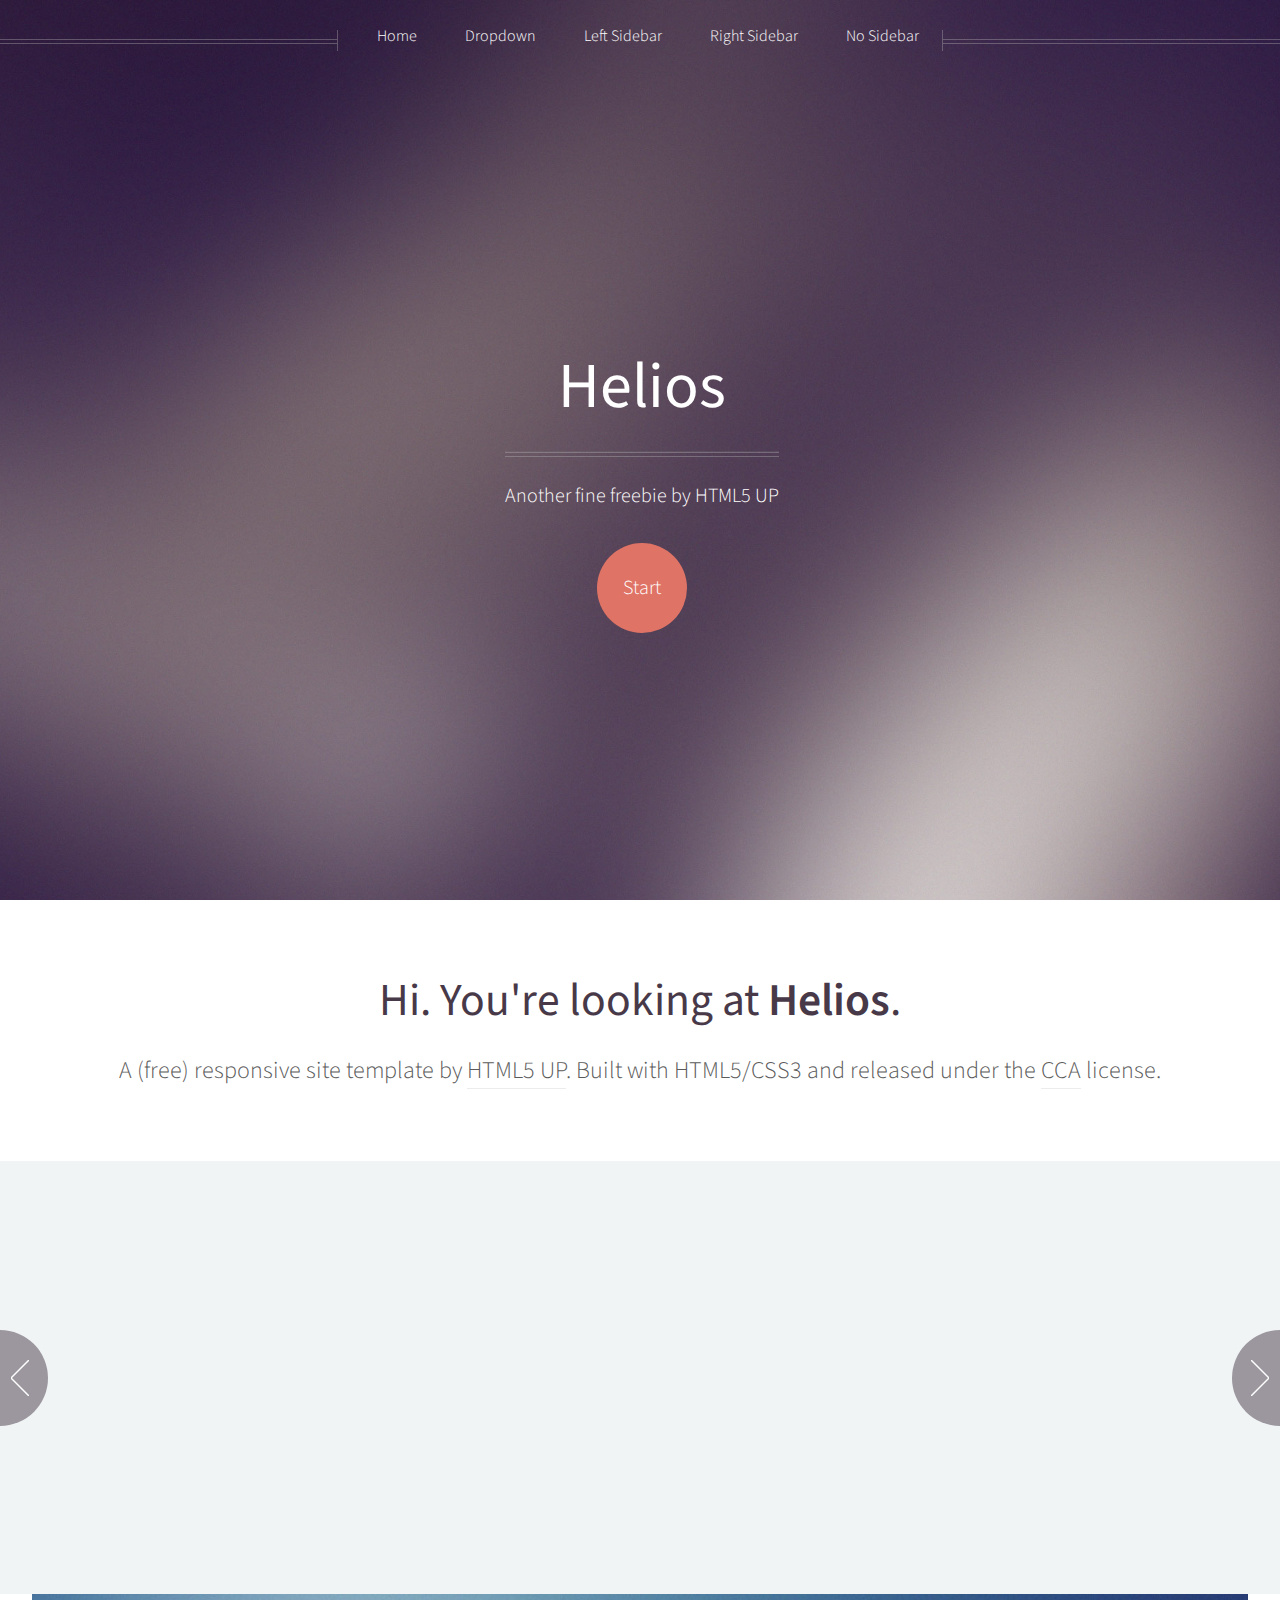
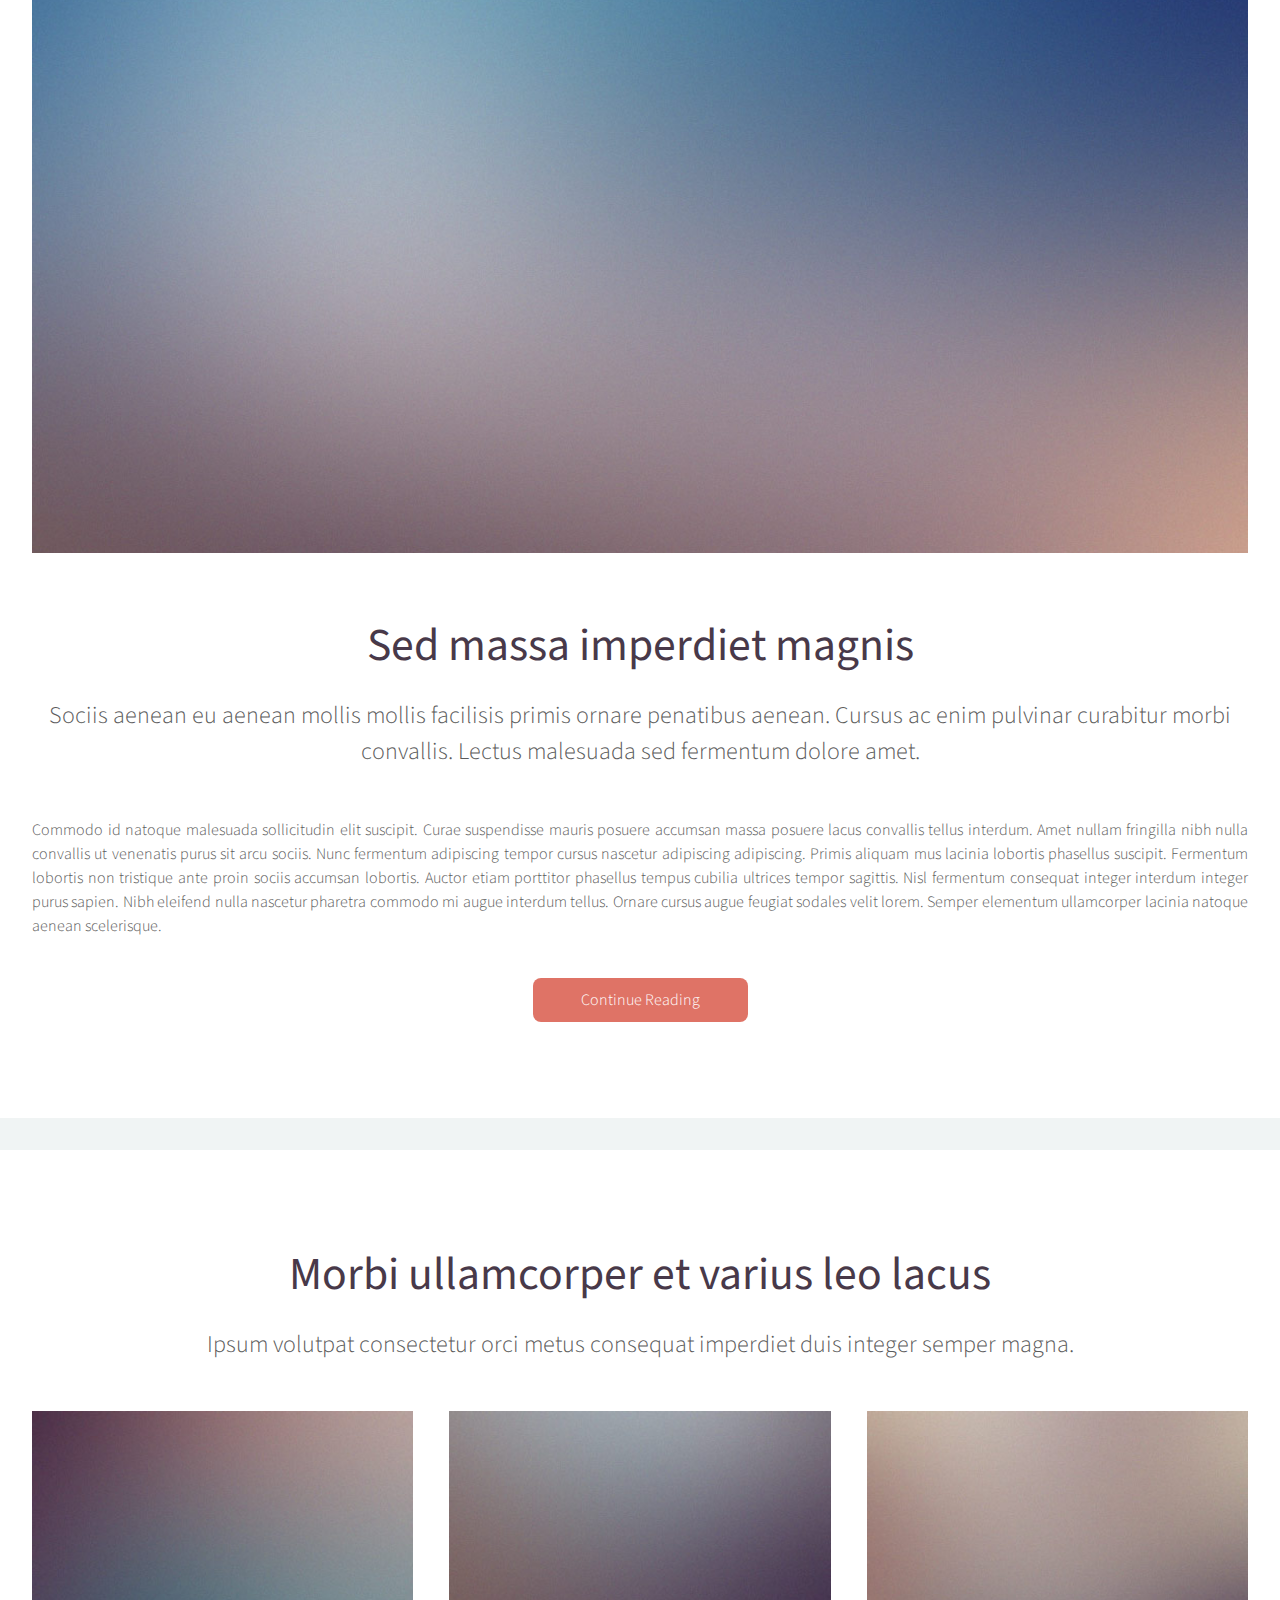
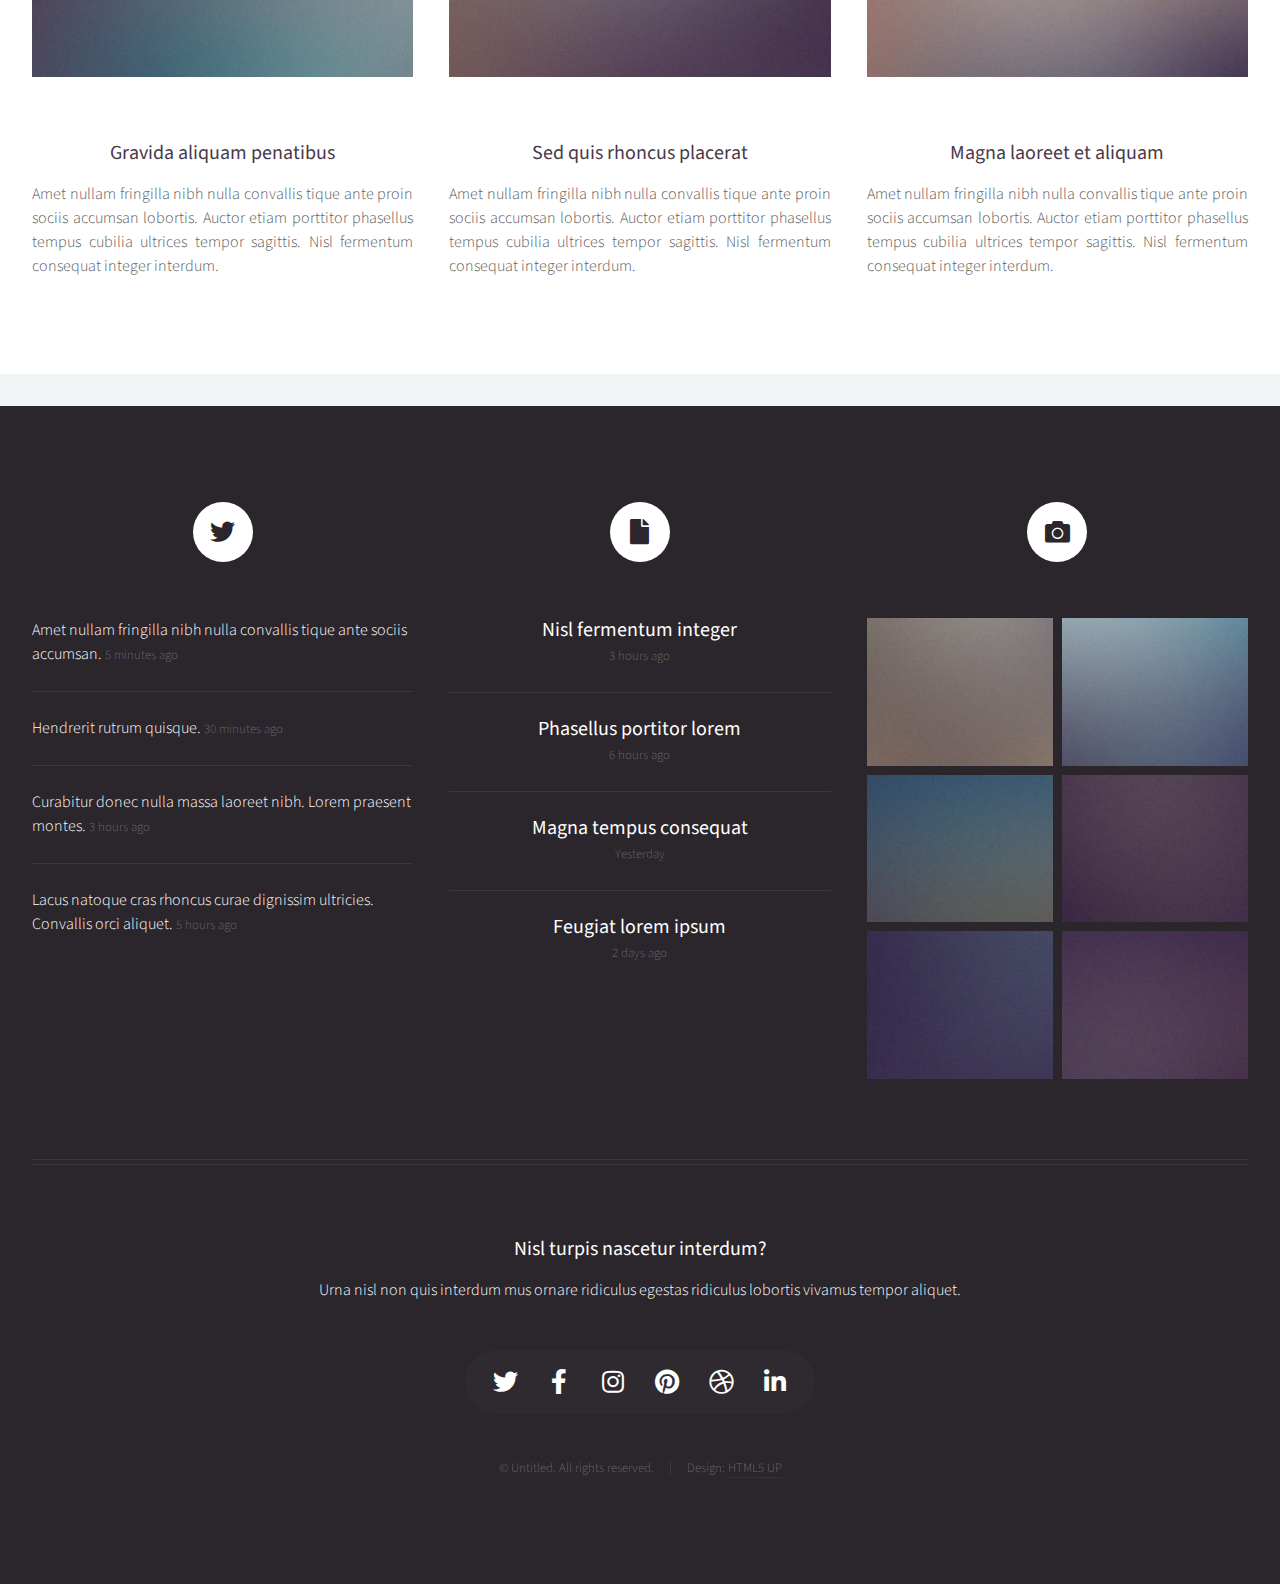
==== commit 46a391eb: "Add files via upload" ====
--- a/portefolio/index.html
+++ b/portefolio/index.html
@@ -1,325 +1,387 @@
-<!doctype html>
-<html lang="en">
-  <head>
-    <meta charset="utf-8">
-    <meta name="viewport" content="width=device-width, initial-scale=1, shrink-to-fit=no">
-    <meta name="description" content="">
-    <meta name="author" content="">
-
-    <title>Marvel HTML Bootstrap 4 Template</title>
-
-    <link rel="stylesheet" href="css/bootstrap.min.css">
-    <link rel="stylesheet" href="css/unicons.css">
-    <link rel="stylesheet" href="css/owl.carousel.min.css">
-    <link rel="stylesheet" href="css/owl.theme.default.min.css">
-
-    <!-- MAIN STYLE -->
-    <link rel="stylesheet" href="css/tooplate-style.css">
-    
-<!--
-
-Tooplate 2115 Marvel
-
-https://www.tooplate.com/view/2115-marvel
-
--->
-  </head>
-  <body>
-
-    <!-- MENU -->
-    <nav class="navbar navbar-expand-sm navbar-light">
-        <div class="container">
-            <a class="navbar-brand" href="index.html"><i class='uil uil-user'></i> Marvel</a>
-
-            <button class="navbar-toggler" type="button" data-toggle="collapse" data-target="#navbarNav" aria-controls="navbarNav" aria-expanded="false"
-                aria-label="Toggle navigation">
-                <span class="navbar-toggler-icon"></span>
-                <span class="navbar-toggler-icon"></span>
-                <span class="navbar-toggler-icon"></span>
-            </button>
-
-            <div class="collapse navbar-collapse" id="navbarNav">
-                <ul class="navbar-nav mx-auto">
-                    <li class="nav-item">
-                        <a href="#about" class="nav-link"><span data-hover="About">About</span></a>
-                    </li>
-                    <li class="nav-item">
-                        <a href="#project" class="nav-link"><span data-hover="Projects">Projects</span></a>
-                    </li>
-                    <li class="nav-item">
-                        <a href="#resume" class="nav-link"><span data-hover="Resume">Resume</span></a>
-                    </li>
-                    <li class="nav-item">
-                        <a href="#contact" class="nav-link"><span data-hover="Contact">Contact</span></a>
-                    </li>
-                </ul>
-
-                <ul class="navbar-nav ml-lg-auto">
-                    <div class="ml-lg-4">
-                      <div class="color-mode d-lg-flex justify-content-center align-items-center">
-                        <i class="color-mode-icon"></i>
-                        Color mode
-                      </div>
-                    </div>
-                </ul>
-            </div>
-        </div>
-    </nav>
-
-    <!-- ABOUT -->
-    <section class="about full-screen d-lg-flex justify-content-center align-items-center" id="about">
-        <div class="container">
-            <div class="row">
-                
-                <div class="col-lg-7 col-md-12 col-12 d-flex align-items-center">
-                    <div class="about-text">
-                        <small class="small-text">Welcome to <span class="mobile-block">my portfolio website!</span></small>
-                        <h1 class="animated animated-text">
-                            <span class="mr-2">Hey folks, I'm</span>
-                                <div class="animated-info">
-                                    <span class="animated-item">Marvel Sann</span>
-                                    <span class="animated-item">Web Designer</span>
-                                    <span class="animated-item">UI Specialist</span>
-                                </div>
-                        </h1>
-
-                        <p>Building a successful product is a challenge. I am highly energetic in user experience design, interfaces and web development.</p>
-                        
-                        <div class="custom-btn-group mt-4">
-                          <a href="#" class="btn mr-lg-2 custom-btn"><i class='uil uil-file-alt'></i> Download Resume</a>
-                          <a href="#contact" class="btn custom-btn custom-btn-bg custom-btn-link">Get a free quote</a>
-                        </div>
-                    </div>
-                </div>
-
-                <div class="col-lg-5 col-md-12 col-12">
-                    <div class="about-image svg">
-                        <img src="images/undraw/undraw_software_engineer_lvl5.svg" class="img-fluid" alt="svg image">
-                    </div>
-                </div>
-
-            </div>
-        </div>
-    </section>
-
-    <!-- PROJECTS -->
-    <section class="project py-5" id="project">
-        <div class="container">
-                
-                <div class="row">
-                  <div class="col-lg-11 text-center mx-auto col-12">
-
-                      <div class="col-lg-8 mx-auto">
-                        <h2>Things I have designed for digital media agencies</h2>
-                      </div>
-
-                      <div class="owl-carousel owl-theme">
-                        <div class="item">
-                          <div class="project-info">
-                            <img src="images/project/project-image01.png" class="img-fluid" alt="project image">
-                          </div>
-                        </div>
-
-                        <div class="item">
-                          <div class="project-info">
-                            <img src="images/project/project-image02.png" class="img-fluid" alt="project image">
-                          </div>
-                        </div>
-
-                        <div class="item">
-                          <div class="project-info">
-                            <img src="images/project/project-image03.png" class="img-fluid" alt="project image">
-                          </div>
-                        </div>
-
-                        <div class="item">
-                          <div class="project-info">
-                            <img src="images/project/project-image04.png" class="img-fluid" alt="project image">
-                          </div>
-                        </div>
-
-                        <div class="item">
-                          <div class="project-info">
-                            <img src="images/project/project-image05.png" class="img-fluid" alt="project image">
-                          </div>
-                        </div>
-                      </div>
-
-                  </div>
-                </div>
-        </div>
-    </section>
-
-    <!-- FEATURES -->
-    <section class="resume py-5 d-lg-flex justify-content-center align-items-center" id="resume">
-        <div class="container">
-            <div class="row">
-
-                <div class="col-lg-6 col-12">
-                  <h2 class="mb-4">Experiences</h2>
-
-                    <div class="timeline">
-                        <div class="timeline-wrapper">
-                             <div class="timeline-yr">
-                                  <span>2019</span>
-                             </div>
-                             <div class="timeline-info">
-                                  <h3><span>Project Manager</span><small>Best Studio</small></h3>
-                                  <p>Proin ornare non purus ut rutrum. Nulla facilisi. Aliquam laoreet libero ac pharetra feugiat. Cras ac fermentum nunc, a faucibus nunc.</p>
-                             </div>
-                        </div>
-
-                        <div class="timeline-wrapper">
-                            <div class="timeline-yr">
-                                <span>2018</span>
-                            </div>
-                            <div class="timeline-info">
-                                <h3><span>UX Designer</span><small>Digital Ace</small></h3>
-                                <p>Fusce rutrum augue id orci rhoncus molestie. Nunc auctor dignissim lacus vel iaculis.</p>
-                            </div>
-                        </div>
-
-                        <div class="timeline-wrapper">
-                            <div class="timeline-yr">
-                                <span>2016</span>
-                            </div>
-                            <div class="timeline-info">
-                                <h3><span>UI Freelancer</h3>
-                                <p>Sed fringilla vitae enim sit amet cursus. Sed cursus dictum tortor quis pharetra. Pellentesque habitant morbi tristique senectus et netus et malesuada fames ac turpis egestas.</p>
-                            </div>
-                        </div>
-                        
-                        <div class="timeline-wrapper">
-                            <div class="timeline-yr">
-                                <span>2014</span>
-                            </div>
-                            <div class="timeline-info">
-                                <h3><span>Junior Designer<small>Crafted Co.</small></h3>
-                                <p>Cras scelerisque scelerisque condimentum. Nullam at volutpat mi. Nunc auctor ipsum eget magna consequat viverra.</p>
-                            </div>
-                        </div>
-
-                    </div>
-                </div>
-
-                <div class="col-lg-6 col-12">
-                  <h2 class="mb-4 mobile-mt-2">Educations</h2>
-
-                    <div class="timeline">
-                        <div class="timeline-wrapper">
-                             <div class="timeline-yr">
-                                  <span>2017</span>
-                             </div>
-                             <div class="timeline-info">
-                                  <h3><span>Mobile Web</span><small>Master Design</small></h3>
-                                  <p>Please tell your friends about Tooplate website. That would be very helpful. We need your support.</p>
-                             </div>
-                        </div>
-
-                        <div class="timeline-wrapper">
-                            <div class="timeline-yr">
-                                <span>2015</span>
-                            </div>
-                            <div class="timeline-info">
-                                <h3><span>User Interfaces</span><small>Creative Agency</small></h3>
-                                <p><a rel="nofollow" href="https://www.facebook.com/tooplate">Tooplate</a> is a great website to download HTML templates without any login or email.</p>
-                            </div>
-                        </div>
-                        
-                        <div class="timeline-wrapper">
-                            <div class="timeline-yr">
-                                <span>2013</span>
-                            </div>
-                            <div class="timeline-info">
-                                <h3><span>Artwork Design</span><small>New Art School</small></h3>
-                                <p>You can freely use Tooplate's templates for your business or personal sites. You cannot redistribute this template without a permission.</p>
-                            </div>
-                        </div>
-
-                    </div>
-                </div>
-                
-            </div>
-        </div>
-    </section>
-
-    <!-- CONTACT -->
-    <section class="contact py-5" id="contact">
-      <div class="container">
-        <div class="row">
-          
-          <div class="col-lg-5 mr-lg-5 col-12">
-            <div class="google-map w-100">
-              <iframe src="https://www.google.com/maps/embed?pb=!1m18!1m12!1m3!1d12088.558402180099!2d-73.99373482142036!3d40.75895421922642!2m3!1f0!2f0!3f0!3m2!1i1024!2i768!4f13.1!3m3!1m2!1s0x89c25855b8fb3083%3A0xa0f9aef176042a5c!2sTheater+District%2C+New+York%2C+NY%2C+USA!5e0!3m2!1sen!2smm!4v1549875377188" width="400" height="300" frameborder="0" style="border:0" allowfullscreen></iframe>
-            </div>
-
-            <div class="contact-info d-flex justify-content-between align-items-center py-4 px-lg-5">
-                <div class="contact-info-item">
-                  <h3 class="mb-3 text-white">Say hello</h3>
-                  <p class="footer-text mb-0">010 020 0960</p>
-                  <p><a href="mailto:hello@company.co">hello@company.co</a></p>
-                </div>
-
-                <ul class="social-links">
-                     <li><a href="#" class="uil uil-dribbble" data-toggle="tooltip" data-placement="left" title="Dribbble"></a></li>
-                     <li><a href="#" class="uil uil-instagram" data-toggle="tooltip" data-placement="left" title="Instagram"></a></li>
-                     <li><a href="#" class="uil uil-youtube" data-toggle="tooltip" data-placement="left" title="Youtube"></a></li>
-                </ul>
-            </div>
-          </div>
-
-          <div class="col-lg-6 col-12">
-            <div class="contact-form">
-              <h2 class="mb-4">Interested to work together? Let's talk</h2>
-
-              <form action="" method="get">
-                <div class="row">
-                  <div class="col-lg-6 col-12">
-                    <input type="text" class="form-control" name="name" placeholder="Your Name" id="name">
-                  </div>
-
-                  <div class="col-lg-6 col-12">
-                    <input type="email" class="form-control" name="email" placeholder="Email" id="email">
-                  </div>
-
-                  <div class="col-12">
-                    <textarea name="message" rows="6" class="form-control" id="message" placeholder="Message"></textarea>
-                  </div>
-
-                  <div class="ml-lg-auto col-lg-5 col-12">
-                    <input type="submit" class="form-control submit-btn" value="Send Button">
-                  </div>
-                </div>
-              </form>
-            </div>
-          </div>
-
-        </div>
-      </div>
-    </section>
-
-    <!-- FOOTER -->
-     <footer class="footer py-5">
-          <div class="container">
-               <div class="row">
-
-                    <div class="col-lg-12 col-12">                                
-                        <p class="copyright-text text-center">Copyright &copy; 2019 Company Name . All rights reserved</p>
-                        <p class="copyright-text text-center">Designed by <a rel="nofollow" href="https://www.facebook.com/tooplate">Tooplate</a></p>
-                    </div>
-                    
-               </div>
-          </div>
-     </footer>
-
-    <script src="js/jquery-3.3.1.min.js"></script>
-    <script src="js/popper.min.js"></script>
-    <script src="js/bootstrap.min.js"></script>
-    <script src="js/Headroom.js"></script>
-    <script src="js/jQuery.headroom.js"></script>
-    <script src="js/owl.carousel.min.js"></script>
-    <script src="js/smoothscroll.js"></script>
-    <script src="js/custom.js"></script>
-
-  </body>
+<!DOCTYPE HTML>
+<!--
+	Helios by HTML5 UP
+	html5up.net | @ajlkn
+	Free for personal and commercial use under the CCA 3.0 license (html5up.net/license)
+-->
+<html>
+	<head>
+		<title>Helios by HTML5 UP</title>
+		<meta charset="utf-8" />
+		<meta name="viewport" content="width=device-width, initial-scale=1, user-scalable=no" />
+		<link rel="stylesheet" href="assets/css/main.css" />
+		<noscript><link rel="stylesheet" href="assets/css/noscript.css" /></noscript>
+	</head>
+	<body class="homepage is-preload">
+		<div id="page-wrapper">
+
+			<!-- Header -->
+				<div id="header">
+
+					<!-- Inner -->
+						<div class="inner">
+							<header>
+								<h1><a href="index.html" id="logo">Helios</a></h1>
+								<hr />
+								<p>Another fine freebie by HTML5 UP</p>
+							</header>
+							<footer>
+								<a href="#banner" class="button circled scrolly">Start</a>
+							</footer>
+						</div>
+
+					<!-- Nav -->
+						<nav id="nav">
+							<ul>
+								<li><a href="index.html">Home</a></li>
+								<li>
+									<a href="#">Dropdown</a>
+									<ul>
+										<li><a href="#">Lorem ipsum dolor</a></li>
+										<li><a href="#">Magna phasellus</a></li>
+										<li><a href="#">Etiam dolore nisl</a></li>
+										<li>
+											<a href="#">And a submenu &hellip;</a>
+											<ul>
+												<li><a href="#">Lorem ipsum dolor</a></li>
+												<li><a href="#">Phasellus consequat</a></li>
+												<li><a href="#">Magna phasellus</a></li>
+												<li><a href="#">Etiam dolore nisl</a></li>
+											</ul>
+										</li>
+										<li><a href="#">Veroeros feugiat</a></li>
+									</ul>
+								</li>
+								<li><a href="left-sidebar.html">Left Sidebar</a></li>
+								<li><a href="right-sidebar.html">Right Sidebar</a></li>
+								<li><a href="no-sidebar.html">No Sidebar</a></li>
+							</ul>
+						</nav>
+
+				</div>
+
+			<!-- Banner -->
+				<section id="banner">
+					<header>
+						<h2>Hi. You're looking at <strong>Helios</strong>.</h2>
+						<p>
+							A (free) responsive site template by <a href="http://html5up.net">HTML5 UP</a>.
+							Built with HTML5/CSS3 and released under the <a href="http://html5up.net/license">CCA</a> license.
+						</p>
+					</header>
+				</section>
+
+			<!-- Carousel -->
+				<section class="carousel">
+					<div class="reel">
+
+						<article>
+							<a href="#" class="image featured"><img src="images/pic01.jpg" alt="" /></a>
+							<header>
+								<h3><a href="#">Pulvinar sagittis congue</a></h3>
+							</header>
+							<p>Commodo id natoque malesuada sollicitudin elit suscipit magna.</p>
+						</article>
+
+						<article>
+							<a href="#" class="image featured"><img src="images/pic02.jpg" alt="" /></a>
+							<header>
+								<h3><a href="#">Fermentum sagittis proin</a></h3>
+							</header>
+							<p>Commodo id natoque malesuada sollicitudin elit suscipit magna.</p>
+						</article>
+
+						<article>
+							<a href="#" class="image featured"><img src="images/pic03.jpg" alt="" /></a>
+							<header>
+								<h3><a href="#">Sed quis rhoncus placerat</a></h3>
+							</header>
+							<p>Commodo id natoque malesuada sollicitudin elit suscipit magna.</p>
+						</article>
+
+						<article>
+							<a href="#" class="image featured"><img src="images/pic04.jpg" alt="" /></a>
+							<header>
+								<h3><a href="#">Ultrices urna sit lobortis</a></h3>
+							</header>
+							<p>Commodo id natoque malesuada sollicitudin elit suscipit magna.</p>
+						</article>
+
+						<article>
+							<a href="#" class="image featured"><img src="images/pic05.jpg" alt="" /></a>
+							<header>
+								<h3><a href="#">Varius magnis sollicitudin</a></h3>
+							</header>
+							<p>Commodo id natoque malesuada sollicitudin elit suscipit magna.</p>
+						</article>
+
+						<article>
+							<a href="#" class="image featured"><img src="images/pic01.jpg" alt="" /></a>
+							<header>
+								<h3><a href="#">Pulvinar sagittis congue</a></h3>
+							</header>
+							<p>Commodo id natoque malesuada sollicitudin elit suscipit magna.</p>
+						</article>
+
+						<article>
+							<a href="#" class="image featured"><img src="images/pic02.jpg" alt="" /></a>
+							<header>
+								<h3><a href="#">Fermentum sagittis proin</a></h3>
+							</header>
+							<p>Commodo id natoque malesuada sollicitudin elit suscipit magna.</p>
+						</article>
+
+						<article>
+							<a href="#" class="image featured"><img src="images/pic03.jpg" alt="" /></a>
+							<header>
+								<h3><a href="#">Sed quis rhoncus placerat</a></h3>
+							</header>
+							<p>Commodo id natoque malesuada sollicitudin elit suscipit magna.</p>
+						</article>
+
+						<article>
+							<a href="#" class="image featured"><img src="images/pic04.jpg" alt="" /></a>
+							<header>
+								<h3><a href="#">Ultrices urna sit lobortis</a></h3>
+							</header>
+							<p>Commodo id natoque malesuada sollicitudin elit suscipit magna.</p>
+						</article>
+
+						<article>
+							<a href="#" class="image featured"><img src="images/pic05.jpg" alt="" /></a>
+							<header>
+								<h3><a href="#">Varius magnis sollicitudin</a></h3>
+							</header>
+							<p>Commodo id natoque malesuada sollicitudin elit suscipit magna.</p>
+						</article>
+
+					</div>
+				</section>
+
+			<!-- Main -->
+				<div class="wrapper style2">
+
+					<article id="main" class="container special">
+						<a href="#" class="image featured"><img src="images/pic06.jpg" alt="" /></a>
+						<header>
+							<h2><a href="#">Sed massa imperdiet magnis</a></h2>
+							<p>
+								Sociis aenean eu aenean mollis mollis facilisis primis ornare penatibus aenean. Cursus ac enim
+								pulvinar curabitur morbi convallis. Lectus malesuada sed fermentum dolore amet.
+							</p>
+						</header>
+						<p>
+							Commodo id natoque malesuada sollicitudin elit suscipit. Curae suspendisse mauris posuere accumsan massa
+							posuere lacus convallis tellus interdum. Amet nullam fringilla nibh nulla convallis ut venenatis purus
+							sit arcu sociis. Nunc fermentum adipiscing tempor cursus nascetur adipiscing adipiscing. Primis aliquam
+							mus lacinia lobortis phasellus suscipit. Fermentum lobortis non tristique ante proin sociis accumsan
+							lobortis. Auctor etiam porttitor phasellus tempus cubilia ultrices tempor sagittis. Nisl fermentum
+							consequat integer interdum integer purus sapien. Nibh eleifend nulla nascetur pharetra commodo mi augue
+							interdum tellus. Ornare cursus augue feugiat sodales velit lorem. Semper elementum ullamcorper lacinia
+							natoque aenean scelerisque.
+						</p>
+						<footer>
+							<a href="#" class="button">Continue Reading</a>
+						</footer>
+					</article>
+
+				</div>
+
+			<!-- Features -->
+				<div class="wrapper style1">
+
+					<section id="features" class="container special">
+						<header>
+							<h2>Morbi ullamcorper et varius leo lacus</h2>
+							<p>Ipsum volutpat consectetur orci metus consequat imperdiet duis integer semper magna.</p>
+						</header>
+						<div class="row">
+							<article class="col-4 col-12-mobile special">
+								<a href="#" class="image featured"><img src="images/pic07.jpg" alt="" /></a>
+								<header>
+									<h3><a href="#">Gravida aliquam penatibus</a></h3>
+								</header>
+								<p>
+									Amet nullam fringilla nibh nulla convallis tique ante proin sociis accumsan lobortis. Auctor etiam
+									porttitor phasellus tempus cubilia ultrices tempor sagittis. Nisl fermentum consequat integer interdum.
+								</p>
+							</article>
+							<article class="col-4 col-12-mobile special">
+								<a href="#" class="image featured"><img src="images/pic08.jpg" alt="" /></a>
+								<header>
+									<h3><a href="#">Sed quis rhoncus placerat</a></h3>
+								</header>
+								<p>
+									Amet nullam fringilla nibh nulla convallis tique ante proin sociis accumsan lobortis. Auctor etiam
+									porttitor phasellus tempus cubilia ultrices tempor sagittis. Nisl fermentum consequat integer interdum.
+								</p>
+							</article>
+							<article class="col-4 col-12-mobile special">
+								<a href="#" class="image featured"><img src="images/pic09.jpg" alt="" /></a>
+								<header>
+									<h3><a href="#">Magna laoreet et aliquam</a></h3>
+								</header>
+								<p>
+									Amet nullam fringilla nibh nulla convallis tique ante proin sociis accumsan lobortis. Auctor etiam
+									porttitor phasellus tempus cubilia ultrices tempor sagittis. Nisl fermentum consequat integer interdum.
+								</p>
+							</article>
+						</div>
+					</section>
+
+				</div>
+
+			<!-- Footer -->
+				<div id="footer">
+					<div class="container">
+						<div class="row">
+
+							<!-- Tweets -->
+								<section class="col-4 col-12-mobile">
+									<header>
+										<h2 class="icon brands fa-twitter circled"><span class="label">Tweets</span></h2>
+									</header>
+									<ul class="divided">
+										<li>
+											<article class="tweet">
+												Amet nullam fringilla nibh nulla convallis tique ante sociis accumsan.
+												<span class="timestamp">5 minutes ago</span>
+											</article>
+										</li>
+										<li>
+											<article class="tweet">
+												Hendrerit rutrum quisque.
+												<span class="timestamp">30 minutes ago</span>
+											</article>
+										</li>
+										<li>
+											<article class="tweet">
+												Curabitur donec nulla massa laoreet nibh. Lorem praesent montes.
+												<span class="timestamp">3 hours ago</span>
+											</article>
+										</li>
+										<li>
+											<article class="tweet">
+												Lacus natoque cras rhoncus curae dignissim ultricies. Convallis orci aliquet.
+												<span class="timestamp">5 hours ago</span>
+											</article>
+										</li>
+									</ul>
+								</section>
+
+							<!-- Posts -->
+								<section class="col-4 col-12-mobile">
+									<header>
+										<h2 class="icon solid fa-file circled"><span class="label">Posts</span></h2>
+									</header>
+									<ul class="divided">
+										<li>
+											<article class="post stub">
+												<header>
+													<h3><a href="#">Nisl fermentum integer</a></h3>
+												</header>
+												<span class="timestamp">3 hours ago</span>
+											</article>
+										</li>
+										<li>
+											<article class="post stub">
+												<header>
+													<h3><a href="#">Phasellus portitor lorem</a></h3>
+												</header>
+												<span class="timestamp">6 hours ago</span>
+											</article>
+										</li>
+										<li>
+											<article class="post stub">
+												<header>
+													<h3><a href="#">Magna tempus consequat</a></h3>
+												</header>
+												<span class="timestamp">Yesterday</span>
+											</article>
+										</li>
+										<li>
+											<article class="post stub">
+												<header>
+													<h3><a href="#">Feugiat lorem ipsum</a></h3>
+												</header>
+												<span class="timestamp">2 days ago</span>
+											</article>
+										</li>
+									</ul>
+								</section>
+
+							<!-- Photos -->
+								<section class="col-4 col-12-mobile">
+									<header>
+										<h2 class="icon solid fa-camera circled"><span class="label">Photos</span></h2>
+									</header>
+									<div class="row gtr-25">
+										<div class="col-6">
+											<a href="#" class="image fit"><img src="images/pic10.jpg" alt="" /></a>
+										</div>
+										<div class="col-6">
+											<a href="#" class="image fit"><img src="images/pic11.jpg" alt="" /></a>
+										</div>
+										<div class="col-6">
+											<a href="#" class="image fit"><img src="images/pic12.jpg" alt="" /></a>
+										</div>
+										<div class="col-6">
+											<a href="#" class="image fit"><img src="images/pic13.jpg" alt="" /></a>
+										</div>
+										<div class="col-6">
+											<a href="#" class="image fit"><img src="images/pic14.jpg" alt="" /></a>
+										</div>
+										<div class="col-6">
+											<a href="#" class="image fit"><img src="images/pic15.jpg" alt="" /></a>
+										</div>
+									</div>
+								</section>
+
+						</div>
+						<hr />
+						<div class="row">
+							<div class="col-12">
+
+								<!-- Contact -->
+									<section class="contact">
+										<header>
+											<h3>Nisl turpis nascetur interdum?</h3>
+										</header>
+										<p>Urna nisl non quis interdum mus ornare ridiculus egestas ridiculus lobortis vivamus tempor aliquet.</p>
+										<ul class="icons">
+											<li><a href="#" class="icon brands fa-twitter"><span class="label">Twitter</span></a></li>
+											<li><a href="#" class="icon brands fa-facebook-f"><span class="label">Facebook</span></a></li>
+											<li><a href="#" class="icon brands fa-instagram"><span class="label">Instagram</span></a></li>
+											<li><a href="#" class="icon brands fa-pinterest"><span class="label">Pinterest</span></a></li>
+											<li><a href="#" class="icon brands fa-dribbble"><span class="label">Dribbble</span></a></li>
+											<li><a href="#" class="icon brands fa-linkedin-in"><span class="label">Linkedin</span></a></li>
+										</ul>
+									</section>
+
+								<!-- Copyright -->
+									<div class="copyright">
+										<ul class="menu">
+											<li>&copy; Untitled. All rights reserved.</li><li>Design: <a href="http://html5up.net">HTML5 UP</a></li>
+										</ul>
+									</div>
+
+							</div>
+
+						</div>
+					</div>
+				</div>
+
+		</div>
+
+		<!-- Scripts -->
+			<script src="assets/js/jquery.min.js"></script>
+			<script src="assets/js/jquery.dropotron.min.js"></script>
+			<script src="assets/js/jquery.scrolly.min.js"></script>
+			<script src="assets/js/jquery.scrollex.min.js"></script>
+			<script src="assets/js/browser.min.js"></script>
+			<script src="assets/js/breakpoints.min.js"></script>
+			<script src="assets/js/util.js"></script>
+			<script src="assets/js/main.js"></script>
+
+	</body>
 </html>--- a/portefolio/assets/css/main.css
+++ b/portefolio/assets/css/main.css
@@ -0,0 +1,3138 @@
+@import url("https://fonts.googleapis.com/css?family=Source+Sans+Pro:300,300italic,400,400italic,600");
+@import url("fontawesome-all.min.css");
+
+/*
+	Helios by HTML5 UP
+	html5up.net | @ajlkn
+	Free for personal and commercial use under the CCA 3.0 license (html5up.net/license)
+*/
+
+html, body, div, span, applet, object,
+iframe, h1, h2, h3, h4, h5, h6, p, blockquote,
+pre, a, abbr, acronym, address, big, cite,
+code, del, dfn, em, img, ins, kbd, q, s, samp,
+small, strike, strong, sub, sup, tt, var, b,
+u, i, center, dl, dt, dd, ol, ul, li, fieldset,
+form, label, legend, table, caption, tbody,
+tfoot, thead, tr, th, td, article, aside,
+canvas, details, embed, figure, figcaption,
+footer, header, hgroup, menu, nav, output, ruby,
+section, summary, time, mark, audio, video {
+	margin: 0;
+	padding: 0;
+	border: 0;
+	font-size: 100%;
+	font: inherit;
+	vertical-align: baseline;}
+
+article, aside, details, figcaption, figure,
+footer, header, hgroup, menu, nav, section {
+	display: block;}
+
+body {
+	line-height: 1;
+}
+
+ol, ul {
+	list-style: none;
+}
+
+blockquote, q {
+	quotes: none;
+}
+
+	blockquote:before, blockquote:after, q:before, q:after {
+		content: '';
+		content: none;
+	}
+
+table {
+	border-collapse: collapse;
+	border-spacing: 0;
+}
+
+body {
+	-webkit-text-size-adjust: none;
+}
+
+mark {
+	background-color: transparent;
+	color: inherit;
+}
+
+input::-moz-focus-inner {
+	border: 0;
+	padding: 0;
+}
+
+input, select, textarea {
+	-moz-appearance: none;
+	-webkit-appearance: none;
+	-ms-appearance: none;
+	appearance: none;
+}
+
+/* Basic */
+
+	html {
+		box-sizing: border-box;
+	}
+
+	*, *:before, *:after {
+		box-sizing: inherit;
+	}
+
+	body {
+		background: #f0f4f4;
+		color: #5b5b5b;
+		font-size: 15pt;
+		line-height: 1.85em;
+		font-family: 'Source Sans Pro', sans-serif;
+		font-weight: 300;
+	}
+
+		body.is-preload *, body.is-preload *:before, body.is-preload *:after {
+			-moz-animation: none !important;
+			-webkit-animation: none !important;
+			-ms-animation: none !important;
+			animation: none !important;
+			-moz-transition: none !important;
+			-webkit-transition: none !important;
+			-ms-transition: none !important;
+			transition: none !important;
+		}
+
+	input, textarea, select {
+		font-size: 15pt;
+		line-height: 1.85em;
+		font-family: 'Source Sans Pro', sans-serif;
+		font-weight: 300;
+	}
+
+	h1, h2, h3, h4, h5, h6 {
+		font-weight: 400;
+		color: #483949;
+		line-height: 1.25em;
+	}
+
+	h1 a, h2 a, h3 a, h4 a, h5 a, h6 a {
+		color: inherit;
+		text-decoration: none;
+		border-bottom-color: transparent;
+	}
+
+	h1 strong, h2 strong, h3 strong, h4 strong, h5 strong, h6 strong {
+		font-weight: 600;
+	}
+
+	h2 {
+		font-size: 2.85em;
+	}
+
+	h3 {
+		font-size: 1.25em;
+	}
+
+	h4 {
+		font-size: 1em;
+		margin: 0 0 0.25em 0;
+	}
+
+	strong, b {
+		font-weight: 400;
+		color: #483949;
+	}
+
+	em, i {
+		font-style: italic;
+	}
+
+	a {
+		color: inherit;
+		border-bottom: solid 1px rgba(128, 128, 128, 0.15);
+		text-decoration: none;
+		-moz-transition: background-color 0.35s ease-in-out, color 0.35s ease-in-out, border-bottom-color 0.35s ease-in-out;
+		-webkit-transition: background-color 0.35s ease-in-out, color 0.35s ease-in-out, border-bottom-color 0.35s ease-in-out;
+		-ms-transition: background-color 0.35s ease-in-out, color 0.35s ease-in-out, border-bottom-color 0.35s ease-in-out;
+		transition: background-color 0.35s ease-in-out, color 0.35s ease-in-out, border-bottom-color 0.35s ease-in-out;
+	}
+
+		a:hover {
+			color: #ef8376;
+			border-bottom-color: transparent;
+		}
+
+	sub {
+		position: relative;
+		top: 0.5em;
+		font-size: 0.8em;
+	}
+
+	sup {
+		position: relative;
+		top: -0.5em;
+		font-size: 0.8em;
+	}
+
+	blockquote {
+		border-left: solid 0.5em #ddd;
+		padding: 1em 0 1em 2em;
+		font-style: italic;
+	}
+
+	p, ul, ol, dl, table {
+		margin-bottom: 1em;
+	}
+
+	p {
+		text-align: justify;
+	}
+
+	br.clear {
+		clear: both;
+	}
+
+	hr {
+		position: relative;
+		display: block;
+		border: 0;
+		top: 4.5em;
+		margin-bottom: 9em;
+		height: 6px;
+		border-top: solid 1px rgba(128, 128, 128, 0.2);
+		border-bottom: solid 1px rgba(128, 128, 128, 0.2);
+	}
+
+		hr:before, hr:after {
+			content: '';
+			position: absolute;
+			top: -8px;
+			display: block;
+			width: 1px;
+			height: 21px;
+			background: rgba(128, 128, 128, 0.2);
+		}
+
+		hr:before {
+			left: -1px;
+		}
+
+		hr:after {
+			right: -1px;
+		}
+
+	.timestamp {
+		color: rgba(128, 128, 128, 0.75);
+		font-size: 0.8em;
+	}
+
+/* Container */
+
+	.container {
+		margin: 0 auto;
+		max-width: 100%;
+		width: 1400px;
+	}
+
+		@media screen and (max-width: 1680px) {
+
+			.container {
+				width: 1200px;
+			}
+
+		}
+
+		@media screen and (max-width: 1280px) {
+
+			.container {
+				width: 100%;
+			}
+
+		}
+
+		@media screen and (max-width: 960px) {
+
+			.container {
+				width: 100%;
+			}
+
+		}
+
+		@media screen and (max-width: 840px) {
+
+			.container {
+				width: 100%;
+			}
+
+		}
+
+		@media screen and (max-width: 736px) {
+
+			.container {
+				width: 100%;
+			}
+
+		}
+
+/* Row */
+
+	.row {
+		display: flex;
+		flex-wrap: wrap;
+		box-sizing: border-box;
+		align-items: stretch;
+	}
+
+		.row > * {
+			box-sizing: border-box;
+		}
+
+		.row.gtr-uniform > * > :last-child {
+			margin-bottom: 0;
+		}
+
+		.row.aln-left {
+			justify-content: flex-start;
+		}
+
+		.row.aln-center {
+			justify-content: center;
+		}
+
+		.row.aln-right {
+			justify-content: flex-end;
+		}
+
+		.row.aln-top {
+			align-items: flex-start;
+		}
+
+		.row.aln-middle {
+			align-items: center;
+		}
+
+		.row.aln-bottom {
+			align-items: flex-end;
+		}
+
+		.row > .imp {
+			order: -1;
+		}
+
+		.row > .col-1 {
+			width: 8.33333%;
+		}
+
+		.row > .off-1 {
+			margin-left: 8.33333%;
+		}
+
+		.row > .col-2 {
+			width: 16.66667%;
+		}
+
+		.row > .off-2 {
+			margin-left: 16.66667%;
+		}
+
+		.row > .col-3 {
+			width: 25%;
+		}
+
+		.row > .off-3 {
+			margin-left: 25%;
+		}
+
+		.row > .col-4 {
+			width: 33.33333%;
+		}
+
+		.row > .off-4 {
+			margin-left: 33.33333%;
+		}
+
+		.row > .col-5 {
+			width: 41.66667%;
+		}
+
+		.row > .off-5 {
+			margin-left: 41.66667%;
+		}
+
+		.row > .col-6 {
+			width: 50%;
+		}
+
+		.row > .off-6 {
+			margin-left: 50%;
+		}
+
+		.row > .col-7 {
+			width: 58.33333%;
+		}
+
+		.row > .off-7 {
+			margin-left: 58.33333%;
+		}
+
+		.row > .col-8 {
+			width: 66.66667%;
+		}
+
+		.row > .off-8 {
+			margin-left: 66.66667%;
+		}
+
+		.row > .col-9 {
+			width: 75%;
+		}
+
+		.row > .off-9 {
+			margin-left: 75%;
+		}
+
+		.row > .col-10 {
+			width: 83.33333%;
+		}
+
+		.row > .off-10 {
+			margin-left: 83.33333%;
+		}
+
+		.row > .col-11 {
+			width: 91.66667%;
+		}
+
+		.row > .off-11 {
+			margin-left: 91.66667%;
+		}
+
+		.row > .col-12 {
+			width: 100%;
+		}
+
+		.row > .off-12 {
+			margin-left: 100%;
+		}
+
+		.row.gtr-0 {
+			margin-top: 0px;
+			margin-left: 0px;
+		}
+
+			.row.gtr-0 > * {
+				padding: 0px 0 0 0px;
+			}
+
+			.row.gtr-0.gtr-uniform {
+				margin-top: 0px;
+			}
+
+				.row.gtr-0.gtr-uniform > * {
+					padding-top: 0px;
+				}
+
+		.row.gtr-25 {
+			margin-top: -10px;
+			margin-left: -10px;
+		}
+
+			.row.gtr-25 > * {
+				padding: 10px 0 0 10px;
+			}
+
+			.row.gtr-25.gtr-uniform {
+				margin-top: -10px;
+			}
+
+				.row.gtr-25.gtr-uniform > * {
+					padding-top: 10px;
+				}
+
+		.row.gtr-50 {
+			margin-top: -20px;
+			margin-left: -20px;
+		}
+
+			.row.gtr-50 > * {
+				padding: 20px 0 0 20px;
+			}
+
+			.row.gtr-50.gtr-uniform {
+				margin-top: -20px;
+			}
+
+				.row.gtr-50.gtr-uniform > * {
+					padding-top: 20px;
+				}
+
+		.row {
+			margin-top: -40px;
+			margin-left: -40px;
+		}
+
+			.row > * {
+				padding: 40px 0 0 40px;
+			}
+
+			.row.gtr-uniform {
+				margin-top: -40px;
+			}
+
+				.row.gtr-uniform > * {
+					padding-top: 40px;
+				}
+
+		.row.gtr-150 {
+			margin-top: -60px;
+			margin-left: -60px;
+		}
+
+			.row.gtr-150 > * {
+				padding: 60px 0 0 60px;
+			}
+
+			.row.gtr-150.gtr-uniform {
+				margin-top: -60px;
+			}
+
+				.row.gtr-150.gtr-uniform > * {
+					padding-top: 60px;
+				}
+
+		.row.gtr-200 {
+			margin-top: -80px;
+			margin-left: -80px;
+		}
+
+			.row.gtr-200 > * {
+				padding: 80px 0 0 80px;
+			}
+
+			.row.gtr-200.gtr-uniform {
+				margin-top: -80px;
+			}
+
+				.row.gtr-200.gtr-uniform > * {
+					padding-top: 80px;
+				}
+
+		@media screen and (max-width: 1680px) {
+
+			.row {
+				display: flex;
+				flex-wrap: wrap;
+				box-sizing: border-box;
+				align-items: stretch;
+			}
+
+				.row > * {
+					box-sizing: border-box;
+				}
+
+				.row.gtr-uniform > * > :last-child {
+					margin-bottom: 0;
+				}
+
+				.row.aln-left {
+					justify-content: flex-start;
+				}
+
+				.row.aln-center {
+					justify-content: center;
+				}
+
+				.row.aln-right {
+					justify-content: flex-end;
+				}
+
+				.row.aln-top {
+					align-items: flex-start;
+				}
+
+				.row.aln-middle {
+					align-items: center;
+				}
+
+				.row.aln-bottom {
+					align-items: flex-end;
+				}
+
+				.row > .imp-wide {
+					order: -1;
+				}
+
+				.row > .col-1-wide {
+					width: 8.33333%;
+				}
+
+				.row > .off-1-wide {
+					margin-left: 8.33333%;
+				}
+
+				.row > .col-2-wide {
+					width: 16.66667%;
+				}
+
+				.row > .off-2-wide {
+					margin-left: 16.66667%;
+				}
+
+				.row > .col-3-wide {
+					width: 25%;
+				}
+
+				.row > .off-3-wide {
+					margin-left: 25%;
+				}
+
+				.row > .col-4-wide {
+					width: 33.33333%;
+				}
+
+				.row > .off-4-wide {
+					margin-left: 33.33333%;
+				}
+
+				.row > .col-5-wide {
+					width: 41.66667%;
+				}
+
+				.row > .off-5-wide {
+					margin-left: 41.66667%;
+				}
+
+				.row > .col-6-wide {
+					width: 50%;
+				}
+
+				.row > .off-6-wide {
+					margin-left: 50%;
+				}
+
+				.row > .col-7-wide {
+					width: 58.33333%;
+				}
+
+				.row > .off-7-wide {
+					margin-left: 58.33333%;
+				}
+
+				.row > .col-8-wide {
+					width: 66.66667%;
+				}
+
+				.row > .off-8-wide {
+					margin-left: 66.66667%;
+				}
+
+				.row > .col-9-wide {
+					width: 75%;
+				}
+
+				.row > .off-9-wide {
+					margin-left: 75%;
+				}
+
+				.row > .col-10-wide {
+					width: 83.33333%;
+				}
+
+				.row > .off-10-wide {
+					margin-left: 83.33333%;
+				}
+
+				.row > .col-11-wide {
+					width: 91.66667%;
+				}
+
+				.row > .off-11-wide {
+					margin-left: 91.66667%;
+				}
+
+				.row > .col-12-wide {
+					width: 100%;
+				}
+
+				.row > .off-12-wide {
+					margin-left: 100%;
+				}
+
+				.row.gtr-0 {
+					margin-top: 0px;
+					margin-left: 0px;
+				}
+
+					.row.gtr-0 > * {
+						padding: 0px 0 0 0px;
+					}
+
+					.row.gtr-0.gtr-uniform {
+						margin-top: 0px;
+					}
+
+						.row.gtr-0.gtr-uniform > * {
+							padding-top: 0px;
+						}
+
+				.row.gtr-25 {
+					margin-top: -10px;
+					margin-left: -10px;
+				}
+
+					.row.gtr-25 > * {
+						padding: 10px 0 0 10px;
+					}
+
+					.row.gtr-25.gtr-uniform {
+						margin-top: -10px;
+					}
+
+						.row.gtr-25.gtr-uniform > * {
+							padding-top: 10px;
+						}
+
+				.row.gtr-50 {
+					margin-top: -20px;
+					margin-left: -20px;
+				}
+
+					.row.gtr-50 > * {
+						padding: 20px 0 0 20px;
+					}
+
+					.row.gtr-50.gtr-uniform {
+						margin-top: -20px;
+					}
+
+						.row.gtr-50.gtr-uniform > * {
+							padding-top: 20px;
+						}
+
+				.row {
+					margin-top: -40px;
+					margin-left: -40px;
+				}
+
+					.row > * {
+						padding: 40px 0 0 40px;
+					}
+
+					.row.gtr-uniform {
+						margin-top: -40px;
+					}
+
+						.row.gtr-uniform > * {
+							padding-top: 40px;
+						}
+
+				.row.gtr-150 {
+					margin-top: -60px;
+					margin-left: -60px;
+				}
+
+					.row.gtr-150 > * {
+						padding: 60px 0 0 60px;
+					}
+
+					.row.gtr-150.gtr-uniform {
+						margin-top: -60px;
+					}
+
+						.row.gtr-150.gtr-uniform > * {
+							padding-top: 60px;
+						}
+
+				.row.gtr-200 {
+					margin-top: -80px;
+					margin-left: -80px;
+				}
+
+					.row.gtr-200 > * {
+						padding: 80px 0 0 80px;
+					}
+
+					.row.gtr-200.gtr-uniform {
+						margin-top: -80px;
+					}
+
+						.row.gtr-200.gtr-uniform > * {
+							padding-top: 80px;
+						}
+
+		}
+
+		@media screen and (max-width: 1280px) {
+
+			.row {
+				display: flex;
+				flex-wrap: wrap;
+				box-sizing: border-box;
+				align-items: stretch;
+			}
+
+				.row > * {
+					box-sizing: border-box;
+				}
+
+				.row.gtr-uniform > * > :last-child {
+					margin-bottom: 0;
+				}
+
+				.row.aln-left {
+					justify-content: flex-start;
+				}
+
+				.row.aln-center {
+					justify-content: center;
+				}
+
+				.row.aln-right {
+					justify-content: flex-end;
+				}
+
+				.row.aln-top {
+					align-items: flex-start;
+				}
+
+				.row.aln-middle {
+					align-items: center;
+				}
+
+				.row.aln-bottom {
+					align-items: flex-end;
+				}
+
+				.row > .imp-normal {
+					order: -1;
+				}
+
+				.row > .col-1-normal {
+					width: 8.33333%;
+				}
+
+				.row > .off-1-normal {
+					margin-left: 8.33333%;
+				}
+
+				.row > .col-2-normal {
+					width: 16.66667%;
+				}
+
+				.row > .off-2-normal {
+					margin-left: 16.66667%;
+				}
+
+				.row > .col-3-normal {
+					width: 25%;
+				}
+
+				.row > .off-3-normal {
+					margin-left: 25%;
+				}
+
+				.row > .col-4-normal {
+					width: 33.33333%;
+				}
+
+				.row > .off-4-normal {
+					margin-left: 33.33333%;
+				}
+
+				.row > .col-5-normal {
+					width: 41.66667%;
+				}
+
+				.row > .off-5-normal {
+					margin-left: 41.66667%;
+				}
+
+				.row > .col-6-normal {
+					width: 50%;
+				}
+
+				.row > .off-6-normal {
+					margin-left: 50%;
+				}
+
+				.row > .col-7-normal {
+					width: 58.33333%;
+				}
+
+				.row > .off-7-normal {
+					margin-left: 58.33333%;
+				}
+
+				.row > .col-8-normal {
+					width: 66.66667%;
+				}
+
+				.row > .off-8-normal {
+					margin-left: 66.66667%;
+				}
+
+				.row > .col-9-normal {
+					width: 75%;
+				}
+
+				.row > .off-9-normal {
+					margin-left: 75%;
+				}
+
+				.row > .col-10-normal {
+					width: 83.33333%;
+				}
+
+				.row > .off-10-normal {
+					margin-left: 83.33333%;
+				}
+
+				.row > .col-11-normal {
+					width: 91.66667%;
+				}
+
+				.row > .off-11-normal {
+					margin-left: 91.66667%;
+				}
+
+				.row > .col-12-normal {
+					width: 100%;
+				}
+
+				.row > .off-12-normal {
+					margin-left: 100%;
+				}
+
+				.row.gtr-0 {
+					margin-top: 0px;
+					margin-left: 0px;
+				}
+
+					.row.gtr-0 > * {
+						padding: 0px 0 0 0px;
+					}
+
+					.row.gtr-0.gtr-uniform {
+						margin-top: 0px;
+					}
+
+						.row.gtr-0.gtr-uniform > * {
+							padding-top: 0px;
+						}
+
+				.row.gtr-25 {
+					margin-top: -9px;
+					margin-left: -9px;
+				}
+
+					.row.gtr-25 > * {
+						padding: 9px 0 0 9px;
+					}
+
+					.row.gtr-25.gtr-uniform {
+						margin-top: -9px;
+					}
+
+						.row.gtr-25.gtr-uniform > * {
+							padding-top: 9px;
+						}
+
+				.row.gtr-50 {
+					margin-top: -18px;
+					margin-left: -18px;
+				}
+
+					.row.gtr-50 > * {
+						padding: 18px 0 0 18px;
+					}
+
+					.row.gtr-50.gtr-uniform {
+						margin-top: -18px;
+					}
+
+						.row.gtr-50.gtr-uniform > * {
+							padding-top: 18px;
+						}
+
+				.row {
+					margin-top: -36px;
+					margin-left: -36px;
+				}
+
+					.row > * {
+						padding: 36px 0 0 36px;
+					}
+
+					.row.gtr-uniform {
+						margin-top: -36px;
+					}
+
+						.row.gtr-uniform > * {
+							padding-top: 36px;
+						}
+
+				.row.gtr-150 {
+					margin-top: -54px;
+					margin-left: -54px;
+				}
+
+					.row.gtr-150 > * {
+						padding: 54px 0 0 54px;
+					}
+
+					.row.gtr-150.gtr-uniform {
+						margin-top: -54px;
+					}
+
+						.row.gtr-150.gtr-uniform > * {
+							padding-top: 54px;
+						}
+
+				.row.gtr-200 {
+					margin-top: -72px;
+					margin-left: -72px;
+				}
+
+					.row.gtr-200 > * {
+						padding: 72px 0 0 72px;
+					}
+
+					.row.gtr-200.gtr-uniform {
+						margin-top: -72px;
+					}
+
+						.row.gtr-200.gtr-uniform > * {
+							padding-top: 72px;
+						}
+
+		}
+
+		@media screen and (max-width: 960px) {
+
+			.row {
+				display: flex;
+				flex-wrap: wrap;
+				box-sizing: border-box;
+				align-items: stretch;
+			}
+
+				.row > * {
+					box-sizing: border-box;
+				}
+
+				.row.gtr-uniform > * > :last-child {
+					margin-bottom: 0;
+				}
+
+				.row.aln-left {
+					justify-content: flex-start;
+				}
+
+				.row.aln-center {
+					justify-content: center;
+				}
+
+				.row.aln-right {
+					justify-content: flex-end;
+				}
+
+				.row.aln-top {
+					align-items: flex-start;
+				}
+
+				.row.aln-middle {
+					align-items: center;
+				}
+
+				.row.aln-bottom {
+					align-items: flex-end;
+				}
+
+				.row > .imp-narrow {
+					order: -1;
+				}
+
+				.row > .col-1-narrow {
+					width: 8.33333%;
+				}
+
+				.row > .off-1-narrow {
+					margin-left: 8.33333%;
+				}
+
+				.row > .col-2-narrow {
+					width: 16.66667%;
+				}
+
+				.row > .off-2-narrow {
+					margin-left: 16.66667%;
+				}
+
+				.row > .col-3-narrow {
+					width: 25%;
+				}
+
+				.row > .off-3-narrow {
+					margin-left: 25%;
+				}
+
+				.row > .col-4-narrow {
+					width: 33.33333%;
+				}
+
+				.row > .off-4-narrow {
+					margin-left: 33.33333%;
+				}
+
+				.row > .col-5-narrow {
+					width: 41.66667%;
+				}
+
+				.row > .off-5-narrow {
+					margin-left: 41.66667%;
+				}
+
+				.row > .col-6-narrow {
+					width: 50%;
+				}
+
+				.row > .off-6-narrow {
+					margin-left: 50%;
+				}
+
+				.row > .col-7-narrow {
+					width: 58.33333%;
+				}
+
+				.row > .off-7-narrow {
+					margin-left: 58.33333%;
+				}
+
+				.row > .col-8-narrow {
+					width: 66.66667%;
+				}
+
+				.row > .off-8-narrow {
+					margin-left: 66.66667%;
+				}
+
+				.row > .col-9-narrow {
+					width: 75%;
+				}
+
+				.row > .off-9-narrow {
+					margin-left: 75%;
+				}
+
+				.row > .col-10-narrow {
+					width: 83.33333%;
+				}
+
+				.row > .off-10-narrow {
+					margin-left: 83.33333%;
+				}
+
+				.row > .col-11-narrow {
+					width: 91.66667%;
+				}
+
+				.row > .off-11-narrow {
+					margin-left: 91.66667%;
+				}
+
+				.row > .col-12-narrow {
+					width: 100%;
+				}
+
+				.row > .off-12-narrow {
+					margin-left: 100%;
+				}
+
+				.row.gtr-0 {
+					margin-top: 0px;
+					margin-left: 0px;
+				}
+
+					.row.gtr-0 > * {
+						padding: 0px 0 0 0px;
+					}
+
+					.row.gtr-0.gtr-uniform {
+						margin-top: 0px;
+					}
+
+						.row.gtr-0.gtr-uniform > * {
+							padding-top: 0px;
+						}
+
+				.row.gtr-25 {
+					margin-top: -8px;
+					margin-left: -8px;
+				}
+
+					.row.gtr-25 > * {
+						padding: 8px 0 0 8px;
+					}
+
+					.row.gtr-25.gtr-uniform {
+						margin-top: -8px;
+					}
+
+						.row.gtr-25.gtr-uniform > * {
+							padding-top: 8px;
+						}
+
+				.row.gtr-50 {
+					margin-top: -16px;
+					margin-left: -16px;
+				}
+
+					.row.gtr-50 > * {
+						padding: 16px 0 0 16px;
+					}
+
+					.row.gtr-50.gtr-uniform {
+						margin-top: -16px;
+					}
+
+						.row.gtr-50.gtr-uniform > * {
+							padding-top: 16px;
+						}
+
+				.row {
+					margin-top: -32px;
+					margin-left: -32px;
+				}
+
+					.row > * {
+						padding: 32px 0 0 32px;
+					}
+
+					.row.gtr-uniform {
+						margin-top: -32px;
+					}
+
+						.row.gtr-uniform > * {
+							padding-top: 32px;
+						}
+
+				.row.gtr-150 {
+					margin-top: -48px;
+					margin-left: -48px;
+				}
+
+					.row.gtr-150 > * {
+						padding: 48px 0 0 48px;
+					}
+
+					.row.gtr-150.gtr-uniform {
+						margin-top: -48px;
+					}
+
+						.row.gtr-150.gtr-uniform > * {
+							padding-top: 48px;
+						}
+
+				.row.gtr-200 {
+					margin-top: -64px;
+					margin-left: -64px;
+				}
+
+					.row.gtr-200 > * {
+						padding: 64px 0 0 64px;
+					}
+
+					.row.gtr-200.gtr-uniform {
+						margin-top: -64px;
+					}
+
+						.row.gtr-200.gtr-uniform > * {
+							padding-top: 64px;
+						}
+
+		}
+
+		@media screen and (max-width: 840px) {
+
+			.row {
+				display: flex;
+				flex-wrap: wrap;
+				box-sizing: border-box;
+				align-items: stretch;
+			}
+
+				.row > * {
+					box-sizing: border-box;
+				}
+
+				.row.gtr-uniform > * > :last-child {
+					margin-bottom: 0;
+				}
+
+				.row.aln-left {
+					justify-content: flex-start;
+				}
+
+				.row.aln-center {
+					justify-content: center;
+				}
+
+				.row.aln-right {
+					justify-content: flex-end;
+				}
+
+				.row.aln-top {
+					align-items: flex-start;
+				}
+
+				.row.aln-middle {
+					align-items: center;
+				}
+
+				.row.aln-bottom {
+					align-items: flex-end;
+				}
+
+				.row > .imp-narrower {
+					order: -1;
+				}
+
+				.row > .col-1-narrower {
+					width: 8.33333%;
+				}
+
+				.row > .off-1-narrower {
+					margin-left: 8.33333%;
+				}
+
+				.row > .col-2-narrower {
+					width: 16.66667%;
+				}
+
+				.row > .off-2-narrower {
+					margin-left: 16.66667%;
+				}
+
+				.row > .col-3-narrower {
+					width: 25%;
+				}
+
+				.row > .off-3-narrower {
+					margin-left: 25%;
+				}
+
+				.row > .col-4-narrower {
+					width: 33.33333%;
+				}
+
+				.row > .off-4-narrower {
+					margin-left: 33.33333%;
+				}
+
+				.row > .col-5-narrower {
+					width: 41.66667%;
+				}
+
+				.row > .off-5-narrower {
+					margin-left: 41.66667%;
+				}
+
+				.row > .col-6-narrower {
+					width: 50%;
+				}
+
+				.row > .off-6-narrower {
+					margin-left: 50%;
+				}
+
+				.row > .col-7-narrower {
+					width: 58.33333%;
+				}
+
+				.row > .off-7-narrower {
+					margin-left: 58.33333%;
+				}
+
+				.row > .col-8-narrower {
+					width: 66.66667%;
+				}
+
+				.row > .off-8-narrower {
+					margin-left: 66.66667%;
+				}
+
+				.row > .col-9-narrower {
+					width: 75%;
+				}
+
+				.row > .off-9-narrower {
+					margin-left: 75%;
+				}
+
+				.row > .col-10-narrower {
+					width: 83.33333%;
+				}
+
+				.row > .off-10-narrower {
+					margin-left: 83.33333%;
+				}
+
+				.row > .col-11-narrower {
+					width: 91.66667%;
+				}
+
+				.row > .off-11-narrower {
+					margin-left: 91.66667%;
+				}
+
+				.row > .col-12-narrower {
+					width: 100%;
+				}
+
+				.row > .off-12-narrower {
+					margin-left: 100%;
+				}
+
+				.row.gtr-0 {
+					margin-top: 0px;
+					margin-left: 0px;
+				}
+
+					.row.gtr-0 > * {
+						padding: 0px 0 0 0px;
+					}
+
+					.row.gtr-0.gtr-uniform {
+						margin-top: 0px;
+					}
+
+						.row.gtr-0.gtr-uniform > * {
+							padding-top: 0px;
+						}
+
+				.row.gtr-25 {
+					margin-top: -8px;
+					margin-left: -8px;
+				}
+
+					.row.gtr-25 > * {
+						padding: 8px 0 0 8px;
+					}
+
+					.row.gtr-25.gtr-uniform {
+						margin-top: -8px;
+					}
+
+						.row.gtr-25.gtr-uniform > * {
+							padding-top: 8px;
+						}
+
+				.row.gtr-50 {
+					margin-top: -16px;
+					margin-left: -16px;
+				}
+
+					.row.gtr-50 > * {
+						padding: 16px 0 0 16px;
+					}
+
+					.row.gtr-50.gtr-uniform {
+						margin-top: -16px;
+					}
+
+						.row.gtr-50.gtr-uniform > * {
+							padding-top: 16px;
+						}
+
+				.row {
+					margin-top: -32px;
+					margin-left: -32px;
+				}
+
+					.row > * {
+						padding: 32px 0 0 32px;
+					}
+
+					.row.gtr-uniform {
+						margin-top: -32px;
+					}
+
+						.row.gtr-uniform > * {
+							padding-top: 32px;
+						}
+
+				.row.gtr-150 {
+					margin-top: -48px;
+					margin-left: -48px;
+				}
+
+					.row.gtr-150 > * {
+						padding: 48px 0 0 48px;
+					}
+
+					.row.gtr-150.gtr-uniform {
+						margin-top: -48px;
+					}
+
+						.row.gtr-150.gtr-uniform > * {
+							padding-top: 48px;
+						}
+
+				.row.gtr-200 {
+					margin-top: -64px;
+					margin-left: -64px;
+				}
+
+					.row.gtr-200 > * {
+						padding: 64px 0 0 64px;
+					}
+
+					.row.gtr-200.gtr-uniform {
+						margin-top: -64px;
+					}
+
+						.row.gtr-200.gtr-uniform > * {
+							padding-top: 64px;
+						}
+
+		}
+
+		@media screen and (max-width: 736px) {
+
+			.row {
+				display: flex;
+				flex-wrap: wrap;
+				box-sizing: border-box;
+				align-items: stretch;
+			}
+
+				.row > * {
+					box-sizing: border-box;
+				}
+
+				.row.gtr-uniform > * > :last-child {
+					margin-bottom: 0;
+				}
+
+				.row.aln-left {
+					justify-content: flex-start;
+				}
+
+				.row.aln-center {
+					justify-content: center;
+				}
+
+				.row.aln-right {
+					justify-content: flex-end;
+				}
+
+				.row.aln-top {
+					align-items: flex-start;
+				}
+
+				.row.aln-middle {
+					align-items: center;
+				}
+
+				.row.aln-bottom {
+					align-items: flex-end;
+				}
+
+				.row > .imp-mobile {
+					order: -1;
+				}
+
+				.row > .col-1-mobile {
+					width: 8.33333%;
+				}
+
+				.row > .off-1-mobile {
+					margin-left: 8.33333%;
+				}
+
+				.row > .col-2-mobile {
+					width: 16.66667%;
+				}
+
+				.row > .off-2-mobile {
+					margin-left: 16.66667%;
+				}
+
+				.row > .col-3-mobile {
+					width: 25%;
+				}
+
+				.row > .off-3-mobile {
+					margin-left: 25%;
+				}
+
+				.row > .col-4-mobile {
+					width: 33.33333%;
+				}
+
+				.row > .off-4-mobile {
+					margin-left: 33.33333%;
+				}
+
+				.row > .col-5-mobile {
+					width: 41.66667%;
+				}
+
+				.row > .off-5-mobile {
+					margin-left: 41.66667%;
+				}
+
+				.row > .col-6-mobile {
+					width: 50%;
+				}
+
+				.row > .off-6-mobile {
+					margin-left: 50%;
+				}
+
+				.row > .col-7-mobile {
+					width: 58.33333%;
+				}
+
+				.row > .off-7-mobile {
+					margin-left: 58.33333%;
+				}
+
+				.row > .col-8-mobile {
+					width: 66.66667%;
+				}
+
+				.row > .off-8-mobile {
+					margin-left: 66.66667%;
+				}
+
+				.row > .col-9-mobile {
+					width: 75%;
+				}
+
+				.row > .off-9-mobile {
+					margin-left: 75%;
+				}
+
+				.row > .col-10-mobile {
+					width: 83.33333%;
+				}
+
+				.row > .off-10-mobile {
+					margin-left: 83.33333%;
+				}
+
+				.row > .col-11-mobile {
+					width: 91.66667%;
+				}
+
+				.row > .off-11-mobile {
+					margin-left: 91.66667%;
+				}
+
+				.row > .col-12-mobile {
+					width: 100%;
+				}
+
+				.row > .off-12-mobile {
+					margin-left: 100%;
+				}
+
+				.row.gtr-0 {
+					margin-top: 0px;
+					margin-left: 0px;
+				}
+
+					.row.gtr-0 > * {
+						padding: 0px 0 0 0px;
+					}
+
+					.row.gtr-0.gtr-uniform {
+						margin-top: 0px;
+					}
+
+						.row.gtr-0.gtr-uniform > * {
+							padding-top: 0px;
+						}
+
+				.row.gtr-25 {
+					margin-top: -5px;
+					margin-left: -5px;
+				}
+
+					.row.gtr-25 > * {
+						padding: 5px 0 0 5px;
+					}
+
+					.row.gtr-25.gtr-uniform {
+						margin-top: -5px;
+					}
+
+						.row.gtr-25.gtr-uniform > * {
+							padding-top: 5px;
+						}
+
+				.row.gtr-50 {
+					margin-top: -10px;
+					margin-left: -10px;
+				}
+
+					.row.gtr-50 > * {
+						padding: 10px 0 0 10px;
+					}
+
+					.row.gtr-50.gtr-uniform {
+						margin-top: -10px;
+					}
+
+						.row.gtr-50.gtr-uniform > * {
+							padding-top: 10px;
+						}
+
+				.row {
+					margin-top: -20px;
+					margin-left: -20px;
+				}
+
+					.row > * {
+						padding: 20px 0 0 20px;
+					}
+
+					.row.gtr-uniform {
+						margin-top: -20px;
+					}
+
+						.row.gtr-uniform > * {
+							padding-top: 20px;
+						}
+
+				.row.gtr-150 {
+					margin-top: -30px;
+					margin-left: -30px;
+				}
+
+					.row.gtr-150 > * {
+						padding: 30px 0 0 30px;
+					}
+
+					.row.gtr-150.gtr-uniform {
+						margin-top: -30px;
+					}
+
+						.row.gtr-150.gtr-uniform > * {
+							padding-top: 30px;
+						}
+
+				.row.gtr-200 {
+					margin-top: -40px;
+					margin-left: -40px;
+				}
+
+					.row.gtr-200 > * {
+						padding: 40px 0 0 40px;
+					}
+
+					.row.gtr-200.gtr-uniform {
+						margin-top: -40px;
+					}
+
+						.row.gtr-200.gtr-uniform > * {
+							padding-top: 40px;
+						}
+
+		}
+
+/* Sections/Article */
+
+	section, article {
+		margin-bottom: 3em;
+	}
+
+		section > :last-child, section:last-child, article > :last-child, article:last-child {
+			margin-bottom: 0;
+		}
+
+		section.special > header, section.special > footer, article.special > header, article.special > footer {
+			text-align: center;
+		}
+
+	.row > section, .row > article {
+		margin-bottom: 0;
+	}
+
+	header {
+		margin: 0 0 1em 0;
+	}
+
+		header > p {
+			display: block;
+			font-size: 1.5em;
+			margin: 1em 0 2em 0;
+			line-height: 1.5em;
+			text-align: inherit;
+		}
+
+	footer {
+		margin: 2.5em 0 0 0;
+	}
+
+/* Image */
+
+	.image {
+		position: relative;
+		display: inline-block;
+		border: 0;
+		outline: 0;
+	}
+
+		.image img {
+			display: block;
+			width: 100%;
+		}
+
+		.image.fit {
+			display: block;
+			width: 100%;
+		}
+
+		.image.featured {
+			display: block;
+			width: 100%;
+			margin: 0 0 4em 0;
+		}
+
+		.image.left {
+			float: left;
+			margin: 0 2em 2em 0;
+		}
+
+		.image.centered {
+			display: block;
+			margin: 0 0 2em 0;
+		}
+
+			.image.centered img {
+				margin: 0 auto;
+				width: auto;
+			}
+
+/* List */
+
+	ul {
+		list-style: disc;
+		padding-left: 1em;
+	}
+
+		ul li {
+			padding-left: 0.5em;
+		}
+
+	ol {
+		list-style: decimal;
+		padding-left: 1.25em;
+	}
+
+		ol li {
+			padding-left: 0.25em;
+		}
+
+/* Actions */
+
+	ul.actions {
+		margin: 3em 0 0 0;
+		list-style: none;
+		padding-left: 0;
+	}
+
+		form ul.actions {
+			margin-top: 0;
+		}
+
+		ul.actions li {
+			display: inline-block;
+			margin: 0 0.75em 0 0.75em;
+			padding-left: 0;
+		}
+
+			ul.actions li:first-child {
+				margin-left: 0;
+			}
+
+			ul.actions li:last-child {
+				margin-right: 0;
+			}
+
+/* Divided */
+
+	ul.divided {
+		list-style: none;
+		padding-left: 0;
+	}
+
+		ul.divided li {
+			border-top: solid 1px rgba(128, 128, 128, 0.2);
+			padding-top: 1.5em;
+			margin-top: 1.5em;
+			padding-left: 0;
+		}
+
+			ul.divided li:first-child {
+				border-top: 0;
+				padding-top: 0;
+				margin-top: 0;
+			}
+
+/* Menu */
+
+	ul.menu {
+		height: 1em;
+		line-height: 1em;
+		list-style: none;
+		padding-left: 0;
+	}
+
+		ul.menu li {
+			display: inline-block;
+			border-left: solid 1px rgba(128, 128, 128, 0.2);
+			padding-left: 1.25em;
+			margin-left: 1.25em;
+		}
+
+			ul.menu li:first-child {
+				border-left: 0;
+				padding-left: 0;
+				margin-left: 0;
+			}
+
+/* Icons */
+
+	ul.icons {
+		position: relative;
+		background: rgba(128, 128, 128, 0.05);
+		border-radius: 4em;
+		display: inline-block;
+		padding: 0.35em 0.75em 0.35em 0.75em;
+		font-size: 1.25em;
+		cursor: default;
+		list-style: none;
+	}
+
+		ul.icons li {
+			display: inline-block;
+			padding-left: 0;
+		}
+
+			ul.icons li a {
+				display: inline-block;
+				background: none;
+				width: 2.5em;
+				height: 2.5em;
+				line-height: 2.5em;
+				text-align: center;
+				border-radius: 100%;
+				border: 0;
+				color: inherit;
+			}
+
+				ul.icons li a:hover {
+					color: #ef8376;
+				}
+
+/* Form */
+
+	form label {
+		display: block;
+		font-weight: 400;
+		color: #483949;
+		margin: 0 0 1em 0;
+	}
+
+	form input[type="text"],
+	form input[type="email"],
+	form input[type="password"],
+	form select,
+	form textarea {
+		-webkit-appearance: none;
+		display: block;
+		border: 0;
+		background: #fafafa;
+		width: 100%;
+		border-radius: 0.5em;
+		border: solid 1px #E5E5E5;
+		padding: 1em;
+		-moz-transition: background-color 0.35s ease-in-out, border-color 0.35s ease-in-out;
+		-webkit-transition: background-color 0.35s ease-in-out, border-color 0.35s ease-in-out;
+		-ms-transition: background-color 0.35s ease-in-out, border-color 0.35s ease-in-out;
+		transition: background-color 0.35s ease-in-out, border-color 0.35s ease-in-out;
+	}
+
+		form input[type="text"]:focus,
+		form input[type="email"]:focus,
+		form input[type="password"]:focus,
+		form select:focus,
+		form textarea:focus {
+			background: #fff;
+			border-color: #df7366;
+		}
+
+	form input[type="text"],
+	form input[type="email"],
+	form input[type="password"],
+	form select {
+		line-height: 1em;
+	}
+
+	form textarea {
+		min-height: 9em;
+	}
+
+	form ::-webkit-input-placeholder {
+		color: #555 !important;
+	}
+
+	form :-moz-placeholder {
+		color: #555 !important;
+	}
+
+	form ::-moz-placeholder {
+		color: #555 !important;
+	}
+
+	form :-ms-input-placeholder {
+		color: #555 !important;
+	}
+
+	form ::-moz-focus-inner {
+		border: 0;
+	}
+
+/* Table */
+
+	table {
+		width: 100%;
+	}
+
+		table.default {
+			width: 100%;
+		}
+
+			table.default tbody tr {
+				border-top: solid 1px #e5e5e5;
+			}
+
+				table.default tbody tr:first-child {
+					border-top: 0;
+				}
+
+				table.default tbody tr:nth-child(2n+1) {
+					background: #fafafa;
+				}
+
+			table.default td {
+				padding: 0.5em 1em 0.5em 1em;
+			}
+
+			table.default th {
+				text-align: left;
+				font-weight: 400;
+				padding: 0.5em 1em 0.5em 1em;
+			}
+
+			table.default thead {
+				border-bottom: solid 2px #e5e5e5;
+			}
+
+			table.default tfoot {
+				border-top: solid 2px #e5e5e5;
+			}
+
+/* Button */
+
+	input[type="button"],
+	input[type="submit"],
+	input[type="reset"],
+	button,
+	.button {
+		position: relative;
+		display: inline-block;
+		background: #df7366;
+		color: #fff;
+		text-align: center;
+		border-radius: 0.5em;
+		text-decoration: none;
+		padding: 0.65em 3em 0.65em 3em;
+		border: 0;
+		cursor: pointer;
+		outline: 0;
+		font-weight: 300;
+		-moz-transition: background-color 0.35s ease-in-out, color 0.35s ease-in-out, border-bottom-color 0.35s ease-in-out;
+		-webkit-transition: background-color 0.35s ease-in-out, color 0.35s ease-in-out, border-bottom-color 0.35s ease-in-out;
+		-ms-transition: background-color 0.35s ease-in-out, color 0.35s ease-in-out, border-bottom-color 0.35s ease-in-out;
+		transition: background-color 0.35s ease-in-out, color 0.35s ease-in-out, border-bottom-color 0.35s ease-in-out;
+	}
+
+		input[type="button"]:hover,
+		input[type="submit"]:hover,
+		input[type="reset"]:hover,
+		button:hover,
+		.button:hover {
+			color: #fff;
+			background: #ef8376;
+		}
+
+		input[type="button"].alt,
+		input[type="submit"].alt,
+		input[type="reset"].alt,
+		button.alt,
+		.button.alt {
+			background: #2B252C;
+		}
+
+			input[type="button"].alt:hover,
+			input[type="submit"].alt:hover,
+			input[type="reset"].alt:hover,
+			button.alt:hover,
+			.button.alt:hover {
+				background: #3B353C;
+			}
+
+/* Post */
+
+	.post.stub {
+		text-align: center;
+	}
+
+		.post.stub header {
+			margin: 0;
+		}
+
+/* Icons */
+
+	.icon {
+		text-decoration: none;
+		text-decoration: none;
+	}
+
+		.icon:before {
+			-moz-osx-font-smoothing: grayscale;
+			-webkit-font-smoothing: antialiased;
+			display: inline-block;
+			font-style: normal;
+			font-variant: normal;
+			text-rendering: auto;
+			line-height: 1;
+			text-transform: none !important;
+			font-family: 'Font Awesome 5 Free';
+			font-weight: 400;
+		}
+
+		.icon:before {
+			line-height: inherit;
+			font-size: 1.25em;
+		}
+
+		.icon > .label {
+			display: none;
+		}
+
+		.icon.solid:before {
+			font-weight: 900;
+		}
+
+		.icon.brands:before {
+			font-family: 'Font Awesome 5 Brands';
+		}
+
+		.icon.circled {
+			position: relative;
+			display: inline-block;
+			background: #2b252c;
+			color: #fff;
+			border-radius: 100%;
+			width: 3em;
+			height: 3em;
+			line-height: 3em;
+			text-align: center;
+			font-size: 1.25em;
+		}
+
+			header .icon.circled {
+				margin: 0 0 2em 0;
+			}
+
+/* Wrapper */
+
+	.wrapper {
+		background: #fff;
+		margin: 0 0 2em 0;
+		padding: 6em 0 6em 0;
+	}
+
+		.wrapper.style2 {
+			padding-top: 0;
+		}
+
+/* Header */
+
+	#header {
+		position: relative;
+		background-image: url("../../images/header.jpg");
+		background-size: cover;
+		background-position: center center;
+		background-attachment: fixed;
+		color: #fff;
+		text-align: center;
+		padding: 7.5em 0 2em 0;
+		cursor: default;
+	}
+
+		#header:before {
+			content: '';
+			display: inline-block;
+			vertical-align: middle;
+			height: 100%;
+		}
+
+		#header .inner {
+			position: relative;
+			z-index: 1;
+			margin: 0;
+			display: inline-block;
+			vertical-align: middle;
+		}
+
+		#header header {
+			display: inline-block;
+		}
+
+			#header header > p {
+				font-size: 1.25em;
+				margin: 0;
+			}
+
+		#header h1 {
+			color: #fff;
+			font-size: 3em;
+			line-height: 1em;
+		}
+
+			#header h1 a {
+				color: inherit;
+			}
+
+		#header .button {
+			display: inline-block;
+			border-radius: 100%;
+			width: 4.5em;
+			height: 4.5em;
+			line-height: 4.5em;
+			text-align: center;
+			font-size: 1.25em;
+			padding: 0;
+		}
+
+		#header hr {
+			top: 1.5em;
+			margin-bottom: 3em;
+			border-bottom-color: rgba(192, 192, 192, 0.35);
+			box-shadow: inset 0 1px 0 0 rgba(192, 192, 192, 0.35);
+		}
+
+			#header hr:before, #header hr:after {
+				background: rgba(192, 192, 192, 0.35);
+			}
+
+		#header footer {
+			margin: 1em 0 0 0;
+		}
+
+	body.homepage #header {
+		height: 100vh;
+		min-height: 40em;
+	}
+
+		body.homepage #header h1 {
+			font-size: 4em;
+		}
+
+		body.homepage #header:after {
+			content: '';
+			background: #1C0920;
+			display: block;
+			position: absolute;
+			left: 0;
+			top: 0;
+			width: 100%;
+			height: 100%;
+			opacity: 0;
+			-moz-transition: opacity 2.5s ease-in-out;
+			-webkit-transition: opacity 2.5s ease-in-out;
+			-ms-transition: opacity 2.5s ease-in-out;
+			transition: opacity 2.5s ease-in-out;
+			-moz-transition-delay: 0.5s;
+			-webkit-transition-delay: 0.5s;
+			-ms-transition-delay: 0.5s;
+			transition-delay: 0.5s;
+		}
+
+	body.homepage.is-preload #header:after {
+		opacity: 1;
+	}
+
+/* Nav */
+
+	#nav {
+		position: absolute;
+		top: 0;
+		left: 0;
+		width: 100%;
+		text-align: center;
+		padding: 1.5em 0 1.5em 0;
+		z-index: 1;
+		overflow: hidden;
+	}
+
+		#nav > ul {
+			line-height: 0px;
+			position: relative;
+			display: inline-block;
+			margin: 0;
+			height: 21px;
+			border-left: solid 1px rgba(192, 192, 192, 0.35);
+			border-right: solid 1px rgba(192, 192, 192, 0.35);
+		}
+
+			#nav > ul:before, #nav > ul:after {
+				content: '';
+				display: block;
+				width: 300%;
+				position: absolute;
+				top: 50%;
+				margin-top: -2px;
+				height: 5px;
+				border-top: solid 1px rgba(192, 192, 192, 0.35);
+				border-bottom: solid 1px rgba(192, 192, 192, 0.35);
+			}
+
+			#nav > ul:before {
+				left: 100%;
+				margin-left: 1px;
+			}
+
+			#nav > ul:after {
+				right: 100%;
+				margin-right: 1px;
+			}
+
+			#nav > ul > li {
+				display: inline-block;
+				margin: -9px 0.5em 0 0.5em;
+				border-radius: 0.5em;
+				padding: 0.85em;
+				border: solid 1px transparent;
+				-moz-transition: color 0.35s ease-in-out, border-color 0.35s ease-in-out;
+				-webkit-transition: color 0.35s ease-in-out, border-color 0.35s ease-in-out;
+				-ms-transition: color 0.35s ease-in-out, border-color 0.35s ease-in-out;
+				transition: color 0.35s ease-in-out, border-color 0.35s ease-in-out;
+			}
+
+				#nav > ul > li.active {
+					border-color: rgba(192, 192, 192, 0.35);
+				}
+
+				#nav > ul > li > a, #nav > ul > li > span {
+					display: block;
+					color: inherit;
+					text-decoration: none;
+					border: 0;
+					outline: 0;
+				}
+
+				#nav > ul > li > ul {
+					display: none;
+				}
+
+	.dropotron {
+		background: rgba(255, 255, 255, 0.975);
+		padding: 1em 1.25em 1em 1.25em;
+		line-height: 1em;
+		height: auto;
+		text-align: left;
+		border-radius: 0.5em;
+		box-shadow: 0 0.15em 0.25em 0 rgba(0, 0, 0, 0.25);
+		min-width: 12em;
+		margin-top: -1em;
+		list-style: none;
+	}
+
+		.dropotron li {
+			border-top: solid 1px rgba(128, 128, 128, 0.2);
+			color: #5b5b5b;
+			padding-left: 0;
+		}
+
+			.dropotron li:first-child {
+				border-top: 0;
+			}
+
+			.dropotron li:hover {
+				color: #ef8376;
+			}
+
+			.dropotron li a, .dropotron li span {
+				display: block;
+				border: 0;
+				padding: 0.5em 0 0.5em 0;
+				-moz-transition: color 0.35s ease-in-out;
+				-webkit-transition: color 0.35s ease-in-out;
+				-ms-transition: color 0.35s ease-in-out;
+				transition: color 0.35s ease-in-out;
+			}
+
+		.dropotron.level-0 {
+			margin-top: 2em;
+			font-size: 0.9em;
+		}
+
+			.dropotron.level-0:before {
+				content: '';
+				position: absolute;
+				left: 50%;
+				top: -0.7em;
+				margin-left: -0.75em;
+				border-bottom: solid 0.75em rgba(255, 255, 255, 0.975);
+				border-left: solid 0.75em rgba(64, 64, 64, 0);
+				border-right: solid 0.75em rgba(64, 64, 64, 0);
+			}
+
+/* Banner */
+
+	#banner {
+		background: #fff;
+		text-align: center;
+		padding: 4.5em 0 4.5em 0;
+		margin-bottom: 0;
+	}
+
+		#banner header > p {
+			margin-bottom: 0;
+		}
+
+/* Content */
+
+	#content > hr {
+		top: 3em;
+		margin-bottom: 6em;
+	}
+
+	#content > section {
+		margin-bottom: 0;
+	}
+
+/* Sidebar */
+
+	#sidebar > hr {
+		top: 3em;
+		margin-bottom: 6em;
+	}
+
+		#sidebar > hr.first {
+			display: none;
+		}
+
+	#sidebar > section {
+		margin-bottom: 0;
+	}
+
+/* Main */
+
+	#main {
+		margin-bottom: 0;
+	}
+
+		#main section:first-of-type {
+			padding-top: 2em;
+		}
+
+/* Footer */
+
+	#footer {
+		position: relative;
+		overflow: hidden;
+		padding: 6em 0 6em 0;
+		background: #2b252c;
+		color: #fff;
+	}
+
+		#footer .icon.circled {
+			background: #fff;
+			color: #2b252c;
+		}
+
+		#footer header {
+			text-align: center;
+			cursor: default;
+		}
+
+		#footer h2, #footer h3, #footer h4, #footer h5, #footer h6 {
+			color: #fff;
+		}
+
+		#footer .contact {
+			text-align: center;
+		}
+
+			#footer .contact p {
+				text-align: center;
+				margin: 0 0 3em 0;
+			}
+
+		#footer .copyright {
+			text-align: center;
+			color: rgba(128, 128, 128, 0.75);
+			font-size: 0.8em;
+			cursor: default;
+		}
+
+			#footer .copyright a {
+				color: rgba(128, 128, 128, 0.75);
+			}
+
+				#footer .copyright a:hover {
+					color: rgba(212, 212, 212, 0.85);
+				}
+
+/* Carousel */
+
+	.carousel {
+		position: relative;
+		overflow: hidden;
+		padding: 2em 0 2em 0;
+		margin-bottom: 0;
+	}
+
+		.carousel .forward, .carousel .backward {
+			position: absolute;
+			top: 50%;
+			width: 6em;
+			height: 12em;
+			margin-top: -6em;
+			cursor: pointer;
+		}
+
+			.carousel .forward:before, .carousel .backward:before {
+				content: '';
+				display: block;
+				width: 6em;
+				height: 6em;
+				border-radius: 100%;
+				background-color: rgba(72, 57, 73, 0.5);
+				position: absolute;
+				top: 50%;
+				margin-top: -3em;
+				-moz-transition: background-color 0.35s ease-in-out;
+				-webkit-transition: background-color 0.35s ease-in-out;
+				-o-transition: background-color 0.35s ease-in-out;
+				-ms-transition: background-color 0.35s ease-in-out;
+				transition: background-color 0.35s ease-in-out;
+				-webkit-backface-visibility: hidden;
+			}
+
+			.carousel .forward:after, .carousel .backward:after {
+				content: '';
+				width: 3em;
+				height: 3em;
+				position: absolute;
+				top: 50%;
+				margin: -1.5em 0 0 0;
+				background: url("images/arrow.svg") no-repeat center center;
+			}
+
+			.carousel .forward:hover:before, .carousel .backward:hover:before {
+				background-color: rgba(239, 131, 118, 0.75);
+			}
+
+		.carousel .forward {
+			right: 0;
+		}
+
+			.carousel .forward:before {
+				right: -3em;
+			}
+
+			.carousel .forward:after {
+				right: -0.25em;
+			}
+
+		.carousel .backward {
+			left: 0;
+		}
+
+			.carousel .backward:before {
+				left: -3em;
+			}
+
+			.carousel .backward:after {
+				left: -0.25em;
+				-moz-transform: scaleX(-1);
+				-webkit-transform: scaleX(-1);
+				-ms-transform: scaleX(-1);
+				transform: scaleX(-1);
+			}
+
+		.carousel .reel {
+			white-space: nowrap;
+			position: relative;
+			-webkit-overflow-scrolling: touch;
+			padding: 0 2em 0 2em;
+		}
+
+		.carousel article {
+			display: inline-block;
+			width: 18em;
+			background: #fff;
+			text-align: center;
+			padding: 0 1em 3em 1em;
+			margin: 0 2em 0 0;
+			white-space: normal;
+			opacity: 1.0;
+			-moz-transition: opacity 0.75s ease-in-out;
+			-webkit-transition: opacity 0.75s ease-in-out;
+			-ms-transition: opacity 0.75s ease-in-out;
+			transition: opacity 0.75s ease-in-out;
+		}
+
+			.carousel article.loading {
+				opacity: 0;
+			}
+
+			.carousel article .image {
+				position: relative;
+				left: -1em;
+				top: 0;
+				width: auto;
+				margin-right: -2em;
+				margin-bottom: 3em;
+			}
+
+			.carousel article p {
+				text-align: center;
+			}
+
+/* Wide */
+
+	@media screen and (max-width: 1680px) {
+
+		/* Basic */
+
+			body, input, textarea, select {
+				font-size: 14pt;
+				line-height: 1.75em;
+			}
+
+		/* Carousel */
+
+			.carousel {
+				padding: 1.5em 0 1.5em 0;
+			}
+
+				.carousel .reel {
+					padding: 0 1.5em 0 1.5em;
+				}
+
+				.carousel article {
+					width: 18em;
+					margin: 0 1.25em 0 0;
+				}
+
+	}
+
+/* Normal */
+
+	@media screen and (max-width: 1280px) {
+
+		/* Basic */
+
+			body, input, textarea, select {
+				font-size: 12pt;
+				line-height: 1.5em;
+			}
+
+		/* Wrapper */
+
+			.wrapper {
+				padding-left: 2em;
+				padding-right: 2em;
+			}
+
+		/* Header */
+
+			#header {
+				background-attachment: scroll;
+			}
+
+				#header .inner {
+					padding-left: 2em;
+					padding-right: 2em;
+				}
+
+		/* Banner */
+
+			#banner {
+				padding-left: 2em;
+				padding-right: 2em;
+			}
+
+		/* Footer */
+
+			#footer {
+				padding-left: 2em;
+				padding-right: 2em;
+			}
+
+	}
+
+/* Narrow */
+
+/* Narrower */
+
+	@media screen and (max-width: 840px) {
+
+		/* Basic */
+
+			body, input, textarea, select {
+				font-size: 13pt;
+				line-height: 1.65em;
+			}
+
+			.tweet {
+				text-align: center;
+			}
+
+			.timestamp {
+				display: block;
+				text-align: center;
+			}
+
+		/* Footer */
+
+			#footer {
+				padding: 4em 2em 4em 2em;
+			}
+
+		/* Carousel */
+
+			.carousel {
+				padding: 1.25em 0 1.25em 0;
+			}
+
+				.carousel article {
+					width: 18em;
+					margin: 0 1em 0 0;
+				}
+
+	}
+
+/* Mobile */
+
+	#navPanel, #titleBar {
+		display: none;
+	}
+
+	@media screen and (max-width: 736px) {
+
+		/* Basic */
+
+			html, body {
+				overflow-x: hidden;
+			}
+
+			body, input, textarea, select {
+				font-size: 12.5pt;
+				line-height: 1.5em;
+			}
+
+			h2 {
+				font-size: 1.75em;
+			}
+
+			h3 {
+				font-size: 1.25em;
+			}
+
+			hr {
+				top: 3em;
+				margin-bottom: 6em;
+			}
+
+		/* Section/Article */
+
+			section, article {
+				margin-bottom: 2em;
+			}
+
+				section:last-child, article:last-child {
+					margin-bottom: 0;
+				}
+
+			.row > section, .row > article {
+				margin-bottom: 2em;
+			}
+
+			header > p {
+				font-size: 1.25em;
+			}
+
+		/* Image */
+
+			.image.featured {
+				margin: 0 0 2em 0;
+			}
+
+			.image.left {
+				margin: 0 1em 1em 0;
+			}
+
+			.image.centered {
+				margin: 0 0 1em 0;
+			}
+
+		/* Actions */
+
+			form ul.actions {
+				margin-top: 0;
+			}
+
+			ul.actions li {
+				display: block;
+				margin: 0.75em 0 0 0;
+			}
+
+				ul.actions li:first-child {
+					margin-top: 0;
+				}
+
+		/* Menu */
+
+			ul.menu {
+				height: auto;
+				text-align: center;
+			}
+
+				ul.menu li {
+					display: block;
+					border: 0;
+					padding: 0.75em 0 0 0;
+					margin: 0;
+				}
+
+					ul.menu li:first-child {
+						padding-top: 0;
+					}
+
+		/* Icons */
+
+			ul.icons {
+				font-size: 1em;
+				padding: 0.35em 0.5em 0.35em 0.5em;
+			}
+
+				ul.icons li a {
+					width: 2.25em;
+				}
+
+		/* Button */
+
+			input[type="button"],
+			input[type="submit"],
+			input[type="reset"],
+			button,
+			.button {
+				display: block;
+				padding: 0;
+				line-height: 3em;
+				width: 100%;
+			}
+
+		/* Nav */
+
+			#page-wrapper {
+				-moz-backface-visibility: hidden;
+				-webkit-backface-visibility: hidden;
+				-ms-backface-visibility: hidden;
+				backface-visibility: hidden;
+				-moz-transition: -moz-transform 0.5s ease;
+				-webkit-transition: -webkit-transform 0.5s ease;
+				-ms-transition: -ms-transform 0.5s ease;
+				transition: transform 0.5s ease;
+				padding-bottom: 1px;
+			}
+
+			#navButton {
+				-moz-backface-visibility: hidden;
+				-webkit-backface-visibility: hidden;
+				-ms-backface-visibility: hidden;
+				backface-visibility: hidden;
+				-moz-transition: -moz-transform 0.5s ease;
+				-webkit-transition: -webkit-transform 0.5s ease;
+				-ms-transition: -ms-transform 0.5s ease;
+				transition: transform 0.5s ease;
+				display: block;
+				height: 44px;
+				left: 0;
+				position: fixed;
+				top: 0;
+				width: 100%;
+				z-index: 10001;
+			}
+
+				#navButton .toggle {
+					text-decoration: none;
+					position: absolute;
+					left: 0;
+					top: 0;
+					width: 100%;
+					height: 100%;
+					border: 0;
+					outline: 0;
+				}
+
+					#navButton .toggle:before {
+						-moz-osx-font-smoothing: grayscale;
+						-webkit-font-smoothing: antialiased;
+						display: inline-block;
+						font-style: normal;
+						font-variant: normal;
+						text-rendering: auto;
+						line-height: 1;
+						text-transform: none !important;
+						font-family: 'Font Awesome 5 Free';
+						font-weight: 900;
+					}
+
+					#navButton .toggle:before {
+						text-decoration: none;
+						font-style: normal;
+						content: '\f0c9';
+						color: #fff;
+						color: rgba(255, 255, 255, 0.75);
+						text-align: center;
+						display: block;
+						font-size: 14px;
+						width: 80px;
+						height: 30px;
+						line-height: 30px;
+						position: absolute;
+						left: 50%;
+						margin-left: -40px;
+						background: rgba(132, 128, 136, 0.75);
+						border-top: 0;
+						border-radius: 0 0 0.35em 0.35em;
+					}
+
+			#navPanel {
+				-moz-backface-visibility: hidden;
+				-webkit-backface-visibility: hidden;
+				-ms-backface-visibility: hidden;
+				backface-visibility: hidden;
+				-moz-transform: translateY(-50vh);
+				-webkit-transform: translateY(-50vh);
+				-ms-transform: translateY(-50vh);
+				transform: translateY(-50vh);
+				-moz-transition: -moz-transform 0.5s ease;
+				-webkit-transition: -webkit-transform 0.5s ease;
+				-ms-transition: -ms-transform 0.5s ease;
+				transition: transform 0.5s ease;
+				display: block;
+				height: 50vh;
+				left: 0;
+				overflow-y: auto;
+				position: fixed;
+				top: 0;
+				width: 100%;
+				z-index: 10002;
+				background: #1f1920;
+				box-shadow: inset 0px -2px 5px 0px rgba(0, 0, 0, 0.25);
+				font-size: 1em;
+			}
+
+				#navPanel:before {
+					content: '';
+					display: block;
+					position: absolute;
+					left: 0;
+					top: 0;
+					width: 100%;
+					height: 100%;
+					background: url("images/overlay.png");
+					background-size: 128px 128px;
+				}
+
+				#navPanel .link {
+					position: relative;
+					z-index: 1;
+					display: block;
+					text-decoration: none;
+					padding: 0.5em;
+					color: #ddd;
+					border: 0;
+					border-top: dotted 1px rgba(255, 255, 255, 0.05);
+				}
+
+					#navPanel .link:first-child {
+						border-top: 0;
+					}
+
+					#navPanel .link.depth-0 {
+						color: #fff;
+						font-weight: 600;
+					}
+
+				#navPanel .indent-1 {
+					display: inline-block;
+					width: 1em;
+				}
+
+				#navPanel .indent-2 {
+					display: inline-block;
+					width: 2em;
+				}
+
+				#navPanel .indent-3 {
+					display: inline-block;
+					width: 3em;
+				}
+
+				#navPanel .indent-4 {
+					display: inline-block;
+					width: 4em;
+				}
+
+				#navPanel .indent-5 {
+					display: inline-block;
+					width: 5em;
+				}
+
+				#navPanel .depth-0 {
+					color: #fff;
+				}
+
+			body.navPanel-visible #page-wrapper {
+				-moz-transform: translateY(50vh);
+				-webkit-transform: translateY(50vh);
+				-ms-transform: translateY(50vh);
+				transform: translateY(50vh);
+			}
+
+			body.navPanel-visible #navButton {
+				-moz-transform: translateY(50vh);
+				-webkit-transform: translateY(50vh);
+				-ms-transform: translateY(50vh);
+				transform: translateY(50vh);
+			}
+
+			body.navPanel-visible #navPanel {
+				-moz-transform: translateY(0);
+				-webkit-transform: translateY(0);
+				-ms-transform: translateY(0);
+				transform: translateY(0);
+			}
+
+		/* Wrapper */
+
+			.wrapper {
+				padding: 3em 1em 3em 1em;
+			}
+
+		/* Header */
+
+			#header {
+				background-attachment: scroll;
+				padding: 2.5em 0 0 0;
+			}
+
+				#header .inner {
+					padding-top: 1.5em;
+					padding-left: 1em;
+					padding-right: 1em;
+				}
+
+				#header header > p {
+					font-size: 1em;
+				}
+
+				#header h1 {
+					font-size: 1.75em;
+				}
+
+				#header hr {
+					top: 1em;
+					margin-bottom: 2.5em;
+				}
+
+			body.homepage #header {
+				min-height: 0;
+				padding: 5.5em 0 5em 0;
+				height: auto;
+			}
+
+				body.homepage #header:before {
+					display: none;
+				}
+
+				body.homepage #header h1 {
+					font-size: 2.5em;
+				}
+
+		/* Nav */
+
+			#nav {
+				display: none;
+			}
+
+		/* Banner */
+
+			#banner {
+				padding: 3em 2em 3em 2em;
+			}
+
+		/* Sidebar */
+
+			#sidebar > hr:first-of-type {
+				display: block;
+			}
+
+		/* Main */
+
+			#main > header {
+				text-align: center;
+			}
+
+		/* Footer */
+
+			#footer {
+				padding-left: 1em;
+				padding-right: 1em;
+			}
+
+		/* Carousel */
+
+			.carousel {
+				padding: 0.5em 0 0.5em 0;
+			}
+
+				.carousel .reel {
+					padding: 0 0.5em 0 0.5em;
+				}
+
+				.carousel article {
+					width: 14em;
+					padding-bottom: 2em;
+					margin: 0 0.5em 0 0;
+				}
+
+					.carousel article .image {
+						margin-bottom: 2em;
+					}
+
+	}--- a/portefolio/assets/css/noscript.css
+++ b/portefolio/assets/css/noscript.css
@@ -0,0 +1,17 @@
+/*
+	Helios by HTML5 UP
+	html5up.net | @ajlkn
+	Free for personal and commercial use under the CCA 3.0 license (html5up.net/license)
+*/
+
+/* Carousel */
+
+	.carousel {
+		overflow-x: auto;
+	}
+
+/* Header */
+
+	body.homepage.is-preload #header:after {
+		opacity: 0;
+	}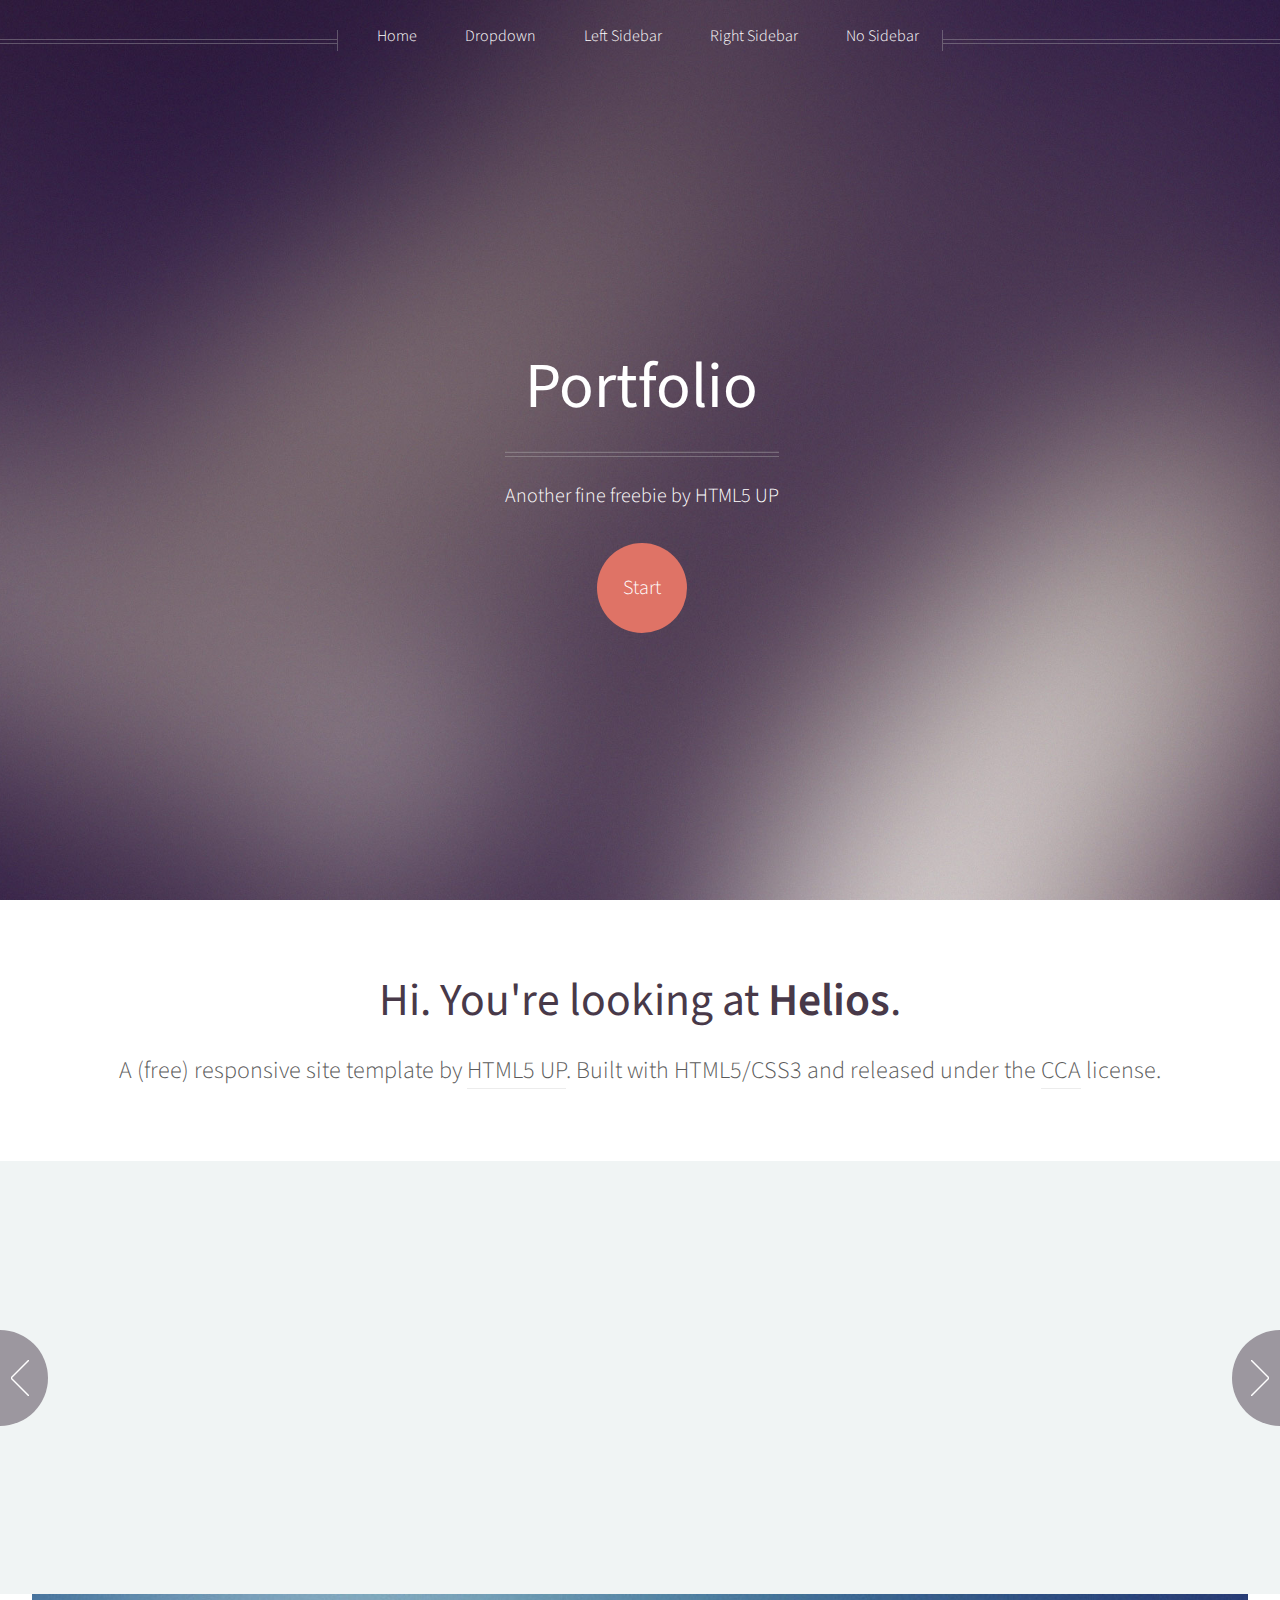
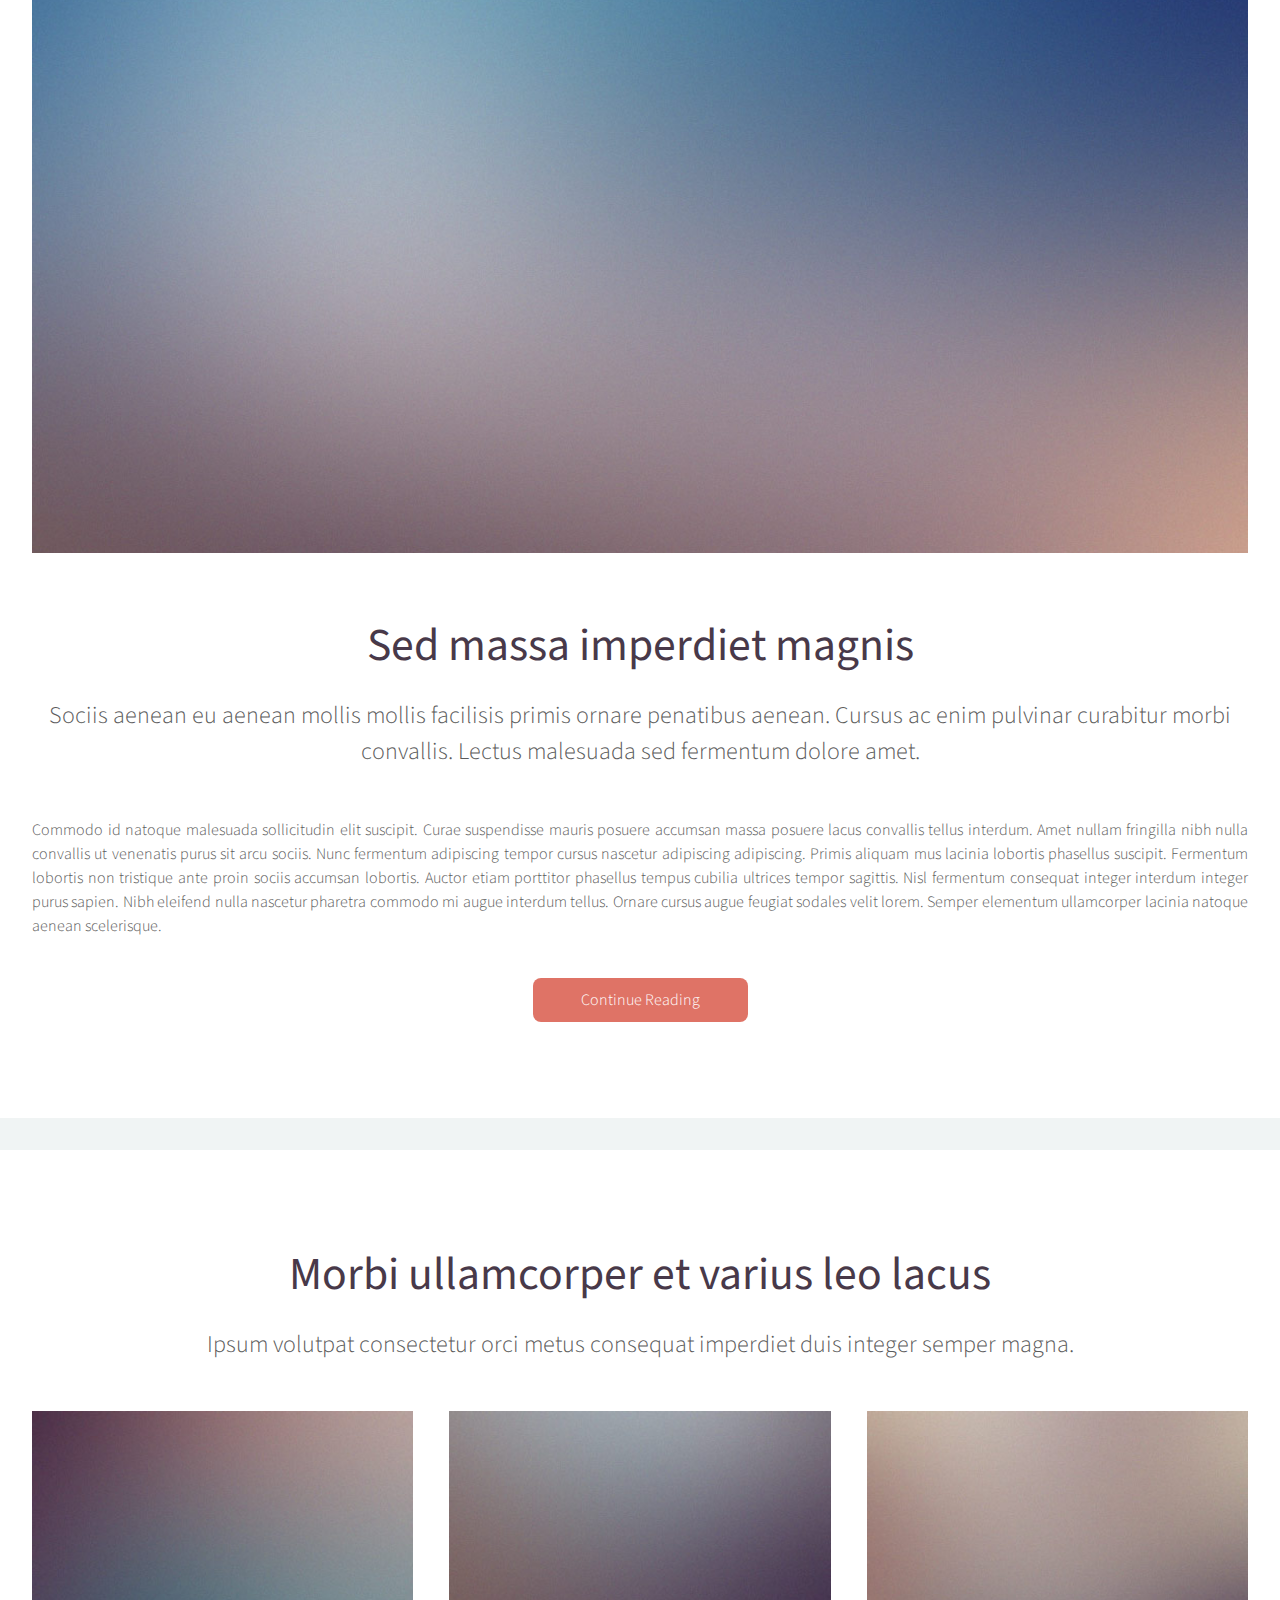
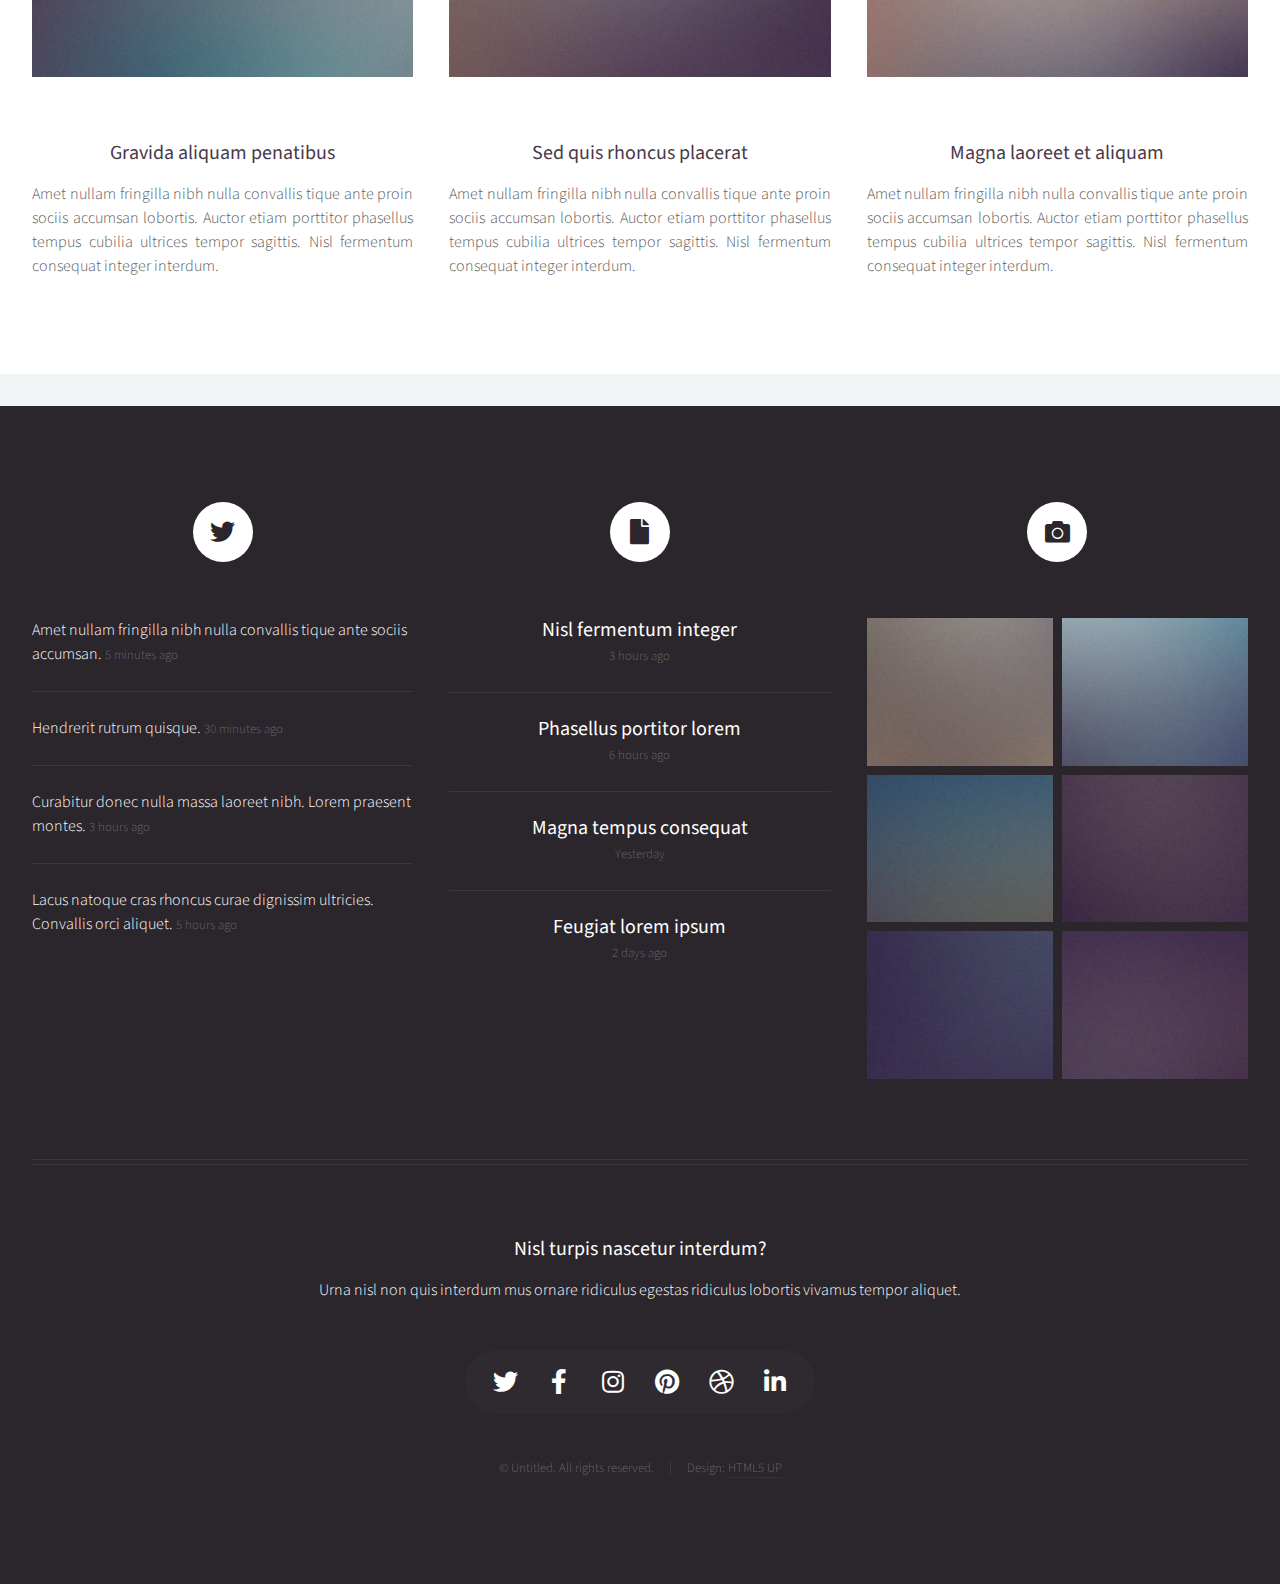
==== commit aa7a2d0c: "Update index.html" ====
--- a/portefolio/index.html
+++ b/portefolio/index.html
@@ -1,12 +1,12 @@
 <!DOCTYPE HTML>
 <!--
-	Helios by HTML5 UP
+	Portfolio by HTML5 UP
 	html5up.net | @ajlkn
 	Free for personal and commercial use under the CCA 3.0 license (html5up.net/license)
 -->
 <html>
 	<head>
-		<title>Helios by HTML5 UP</title>
+		<title>Portfolio by HTML5 UP</title>
 		<meta charset="utf-8" />
 		<meta name="viewport" content="width=device-width, initial-scale=1, user-scalable=no" />
 		<link rel="stylesheet" href="assets/css/main.css" />
@@ -21,7 +21,7 @@
 					<!-- Inner -->
 						<div class="inner">
 							<header>
-								<h1><a href="index.html" id="logo">Helios</a></h1>
+								<h1><a href="index.html" id="logo">Portfolio</a></h1>
 								<hr />
 								<p>Another fine freebie by HTML5 UP</p>
 							</header>
@@ -384,4 +384,4 @@
 			<script src="assets/js/main.js"></script>
 
 	</body>
-</html>+</html>
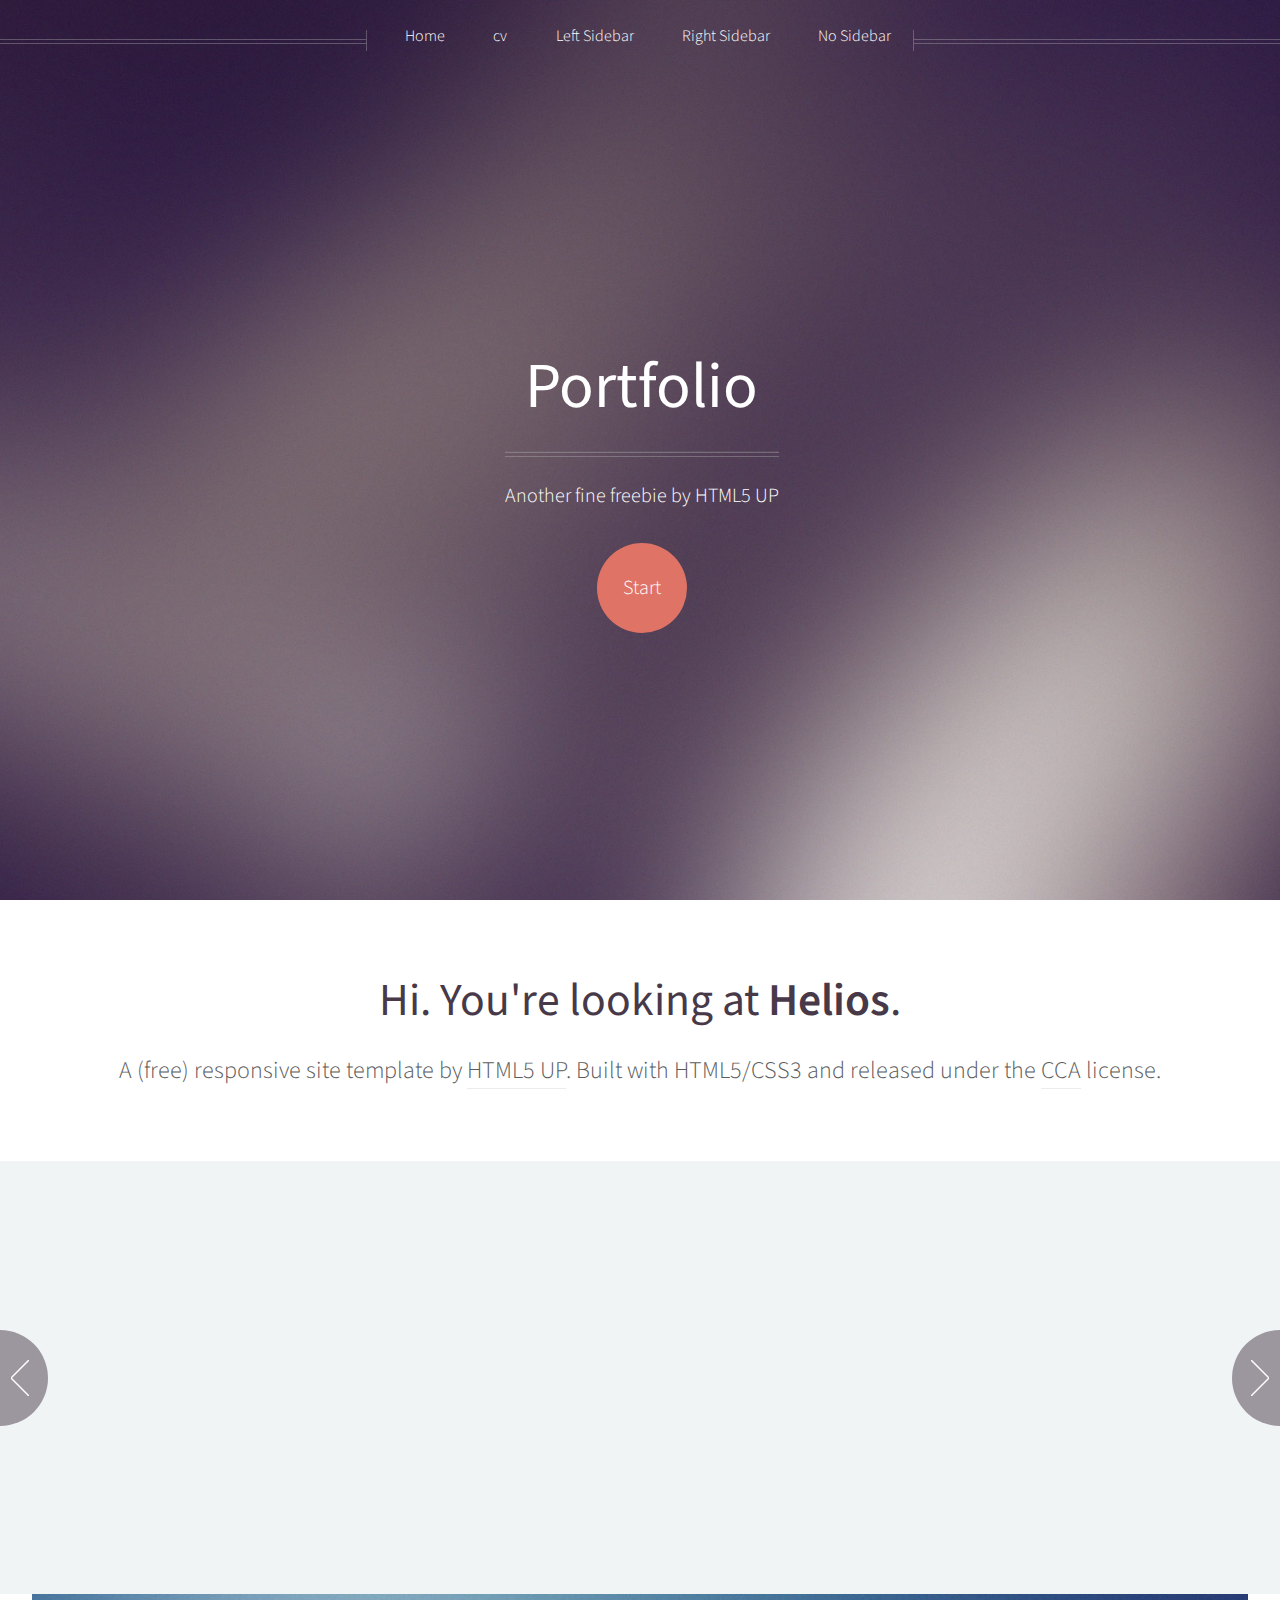
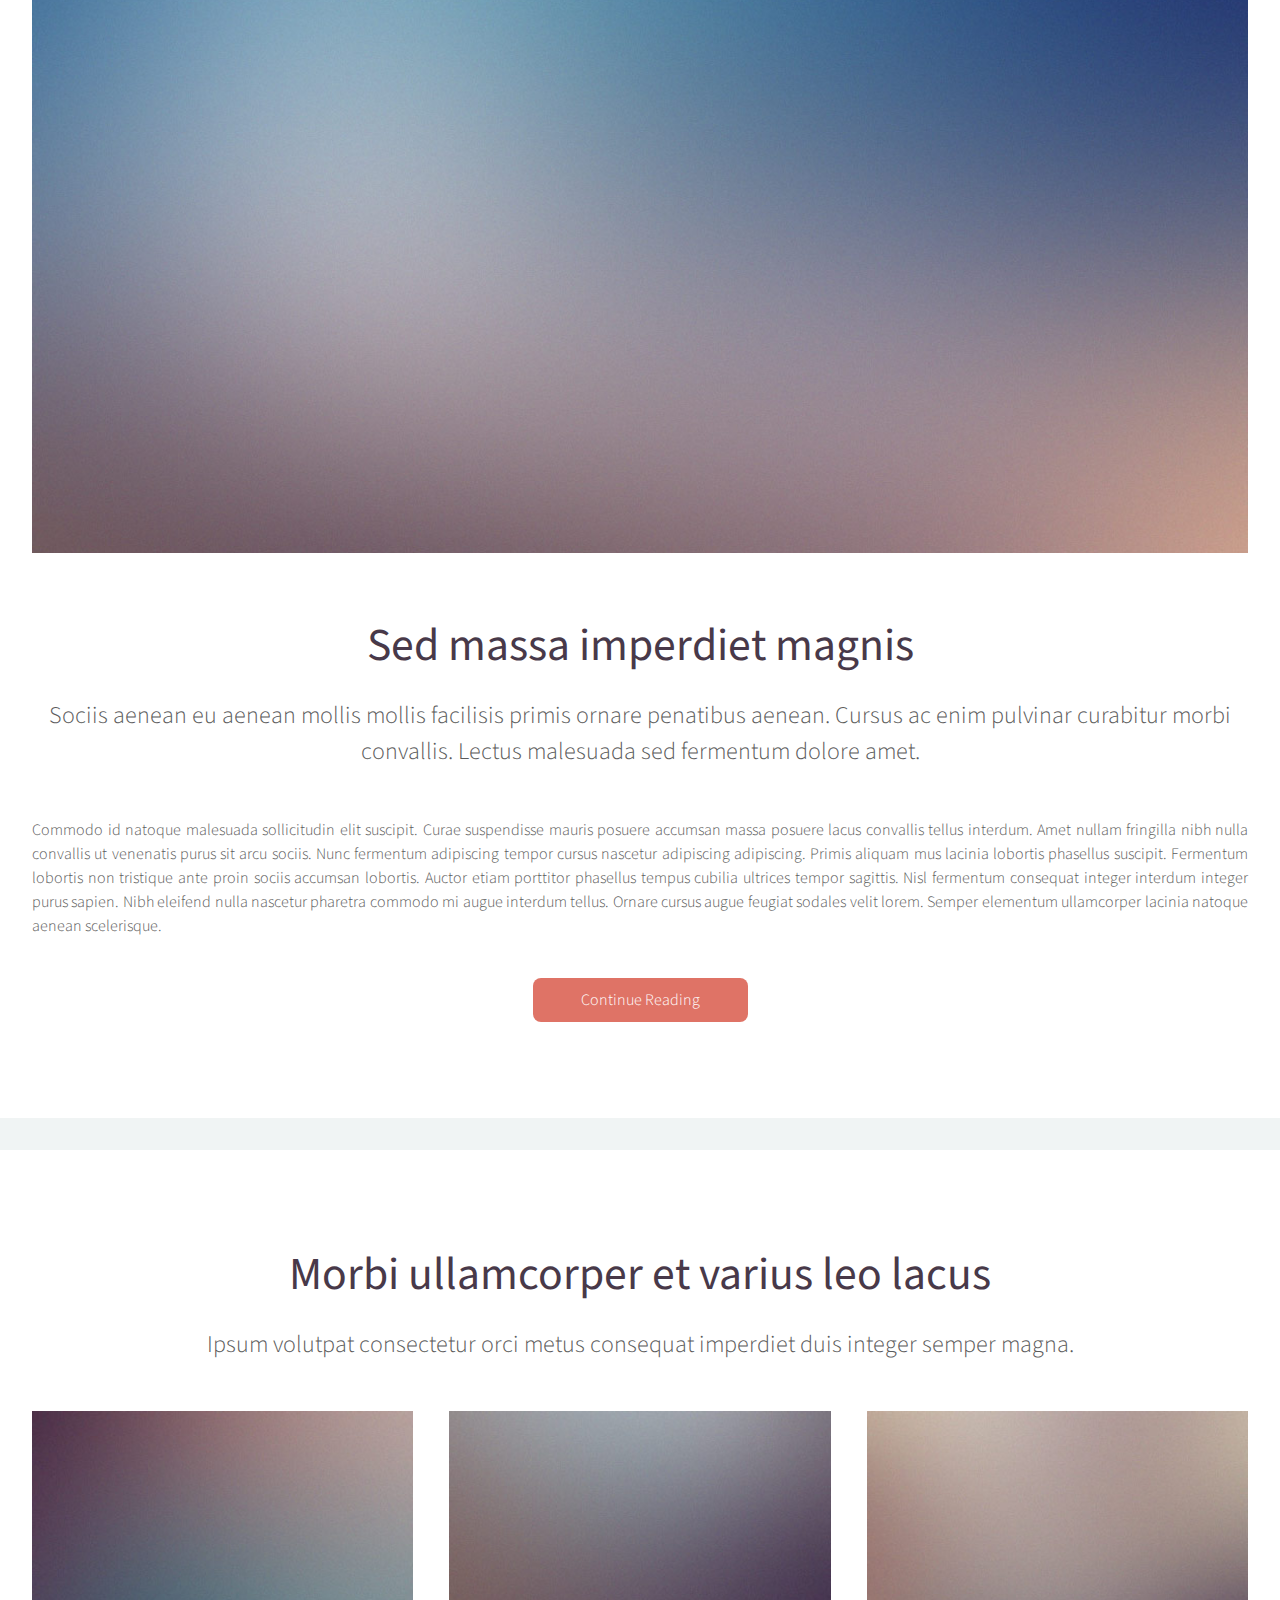
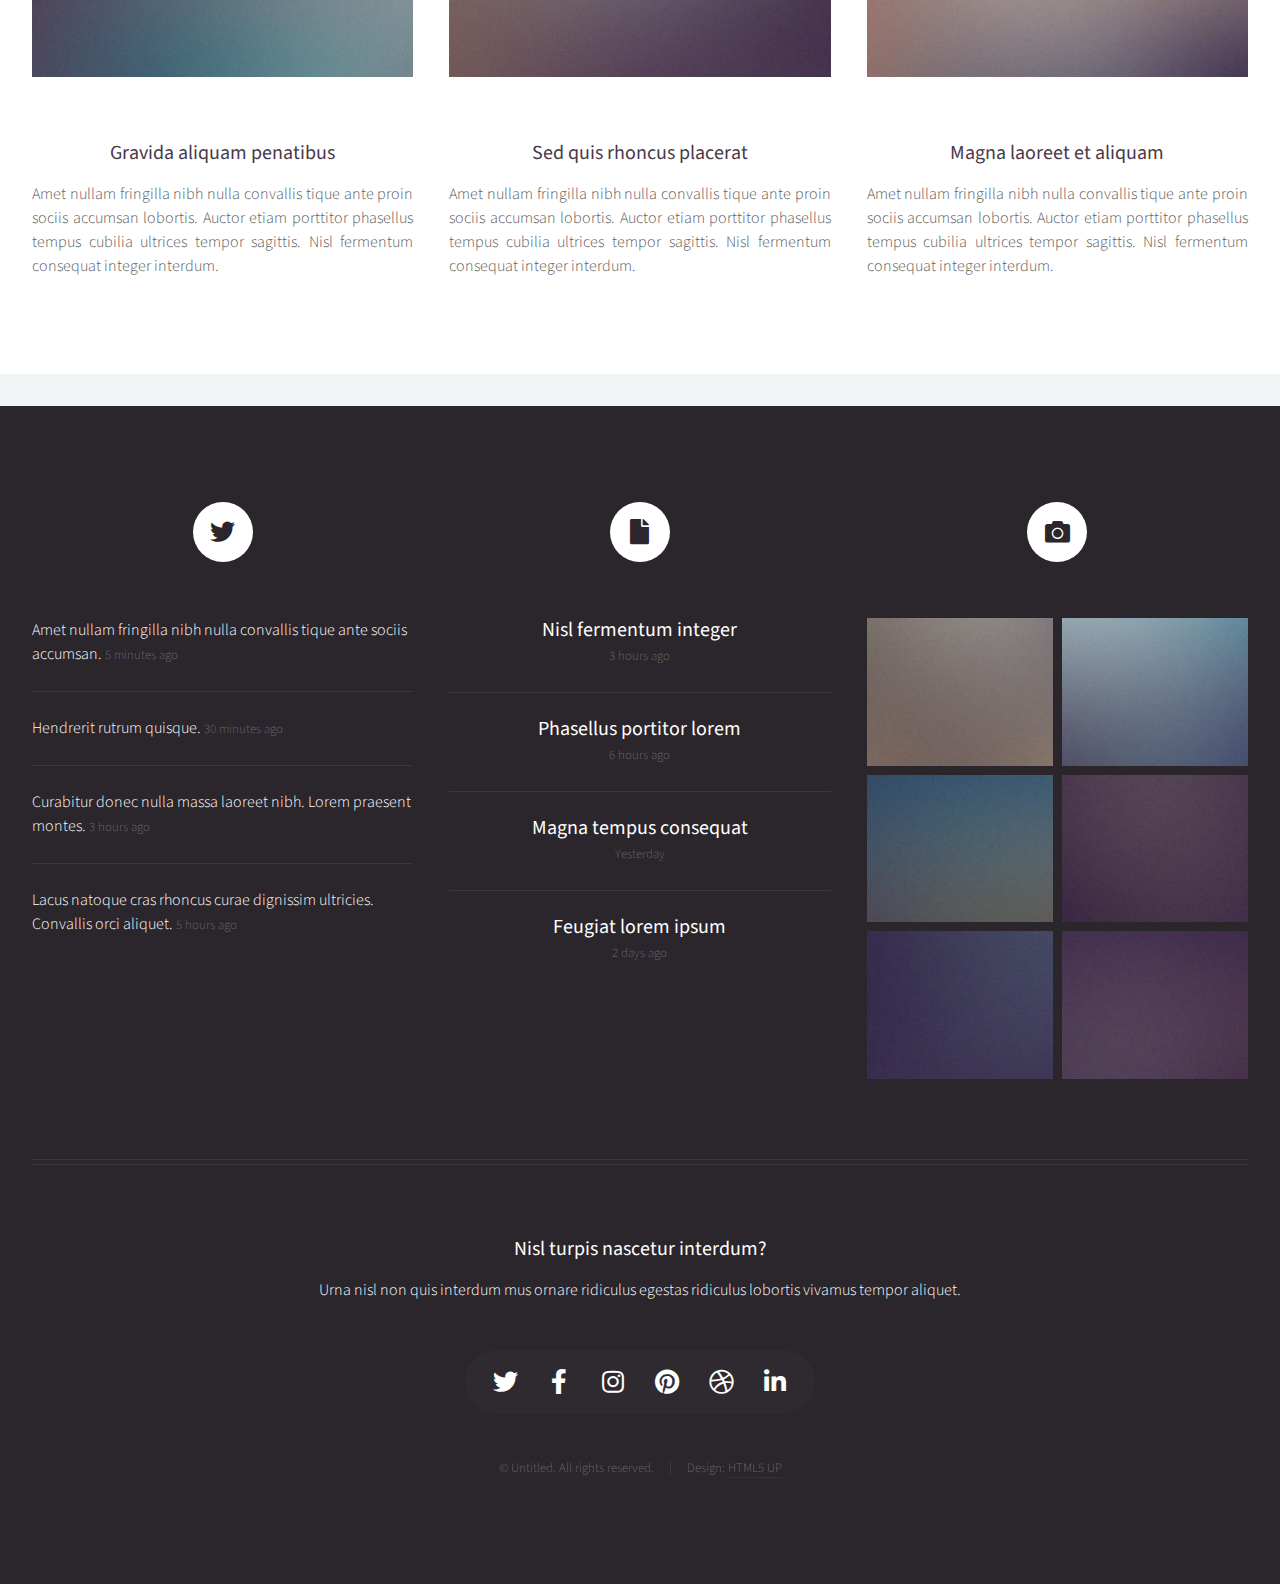
==== commit 70d34f0a: "Update index.html" ====
--- a/portefolio/index.html
+++ b/portefolio/index.html
@@ -35,11 +35,11 @@
 							<ul>
 								<li><a href="index.html">Home</a></li>
 								<li>
-									<a href="#">Dropdown</a>
+									<a href="#">cv</a>
 									<ul>
-										<li><a href="#">Lorem ipsum dolor</a></li>
-										<li><a href="#">Magna phasellus</a></li>
-										<li><a href="#">Etiam dolore nisl</a></li>
+										<li><a href="#">Parcours profesionnel</a></li>
+										<li><a href="#">Formations</a></li>
+										<li><a href="#">Competences</a></li>
 										<li>
 											<a href="#">And a submenu &hellip;</a>
 											<ul>
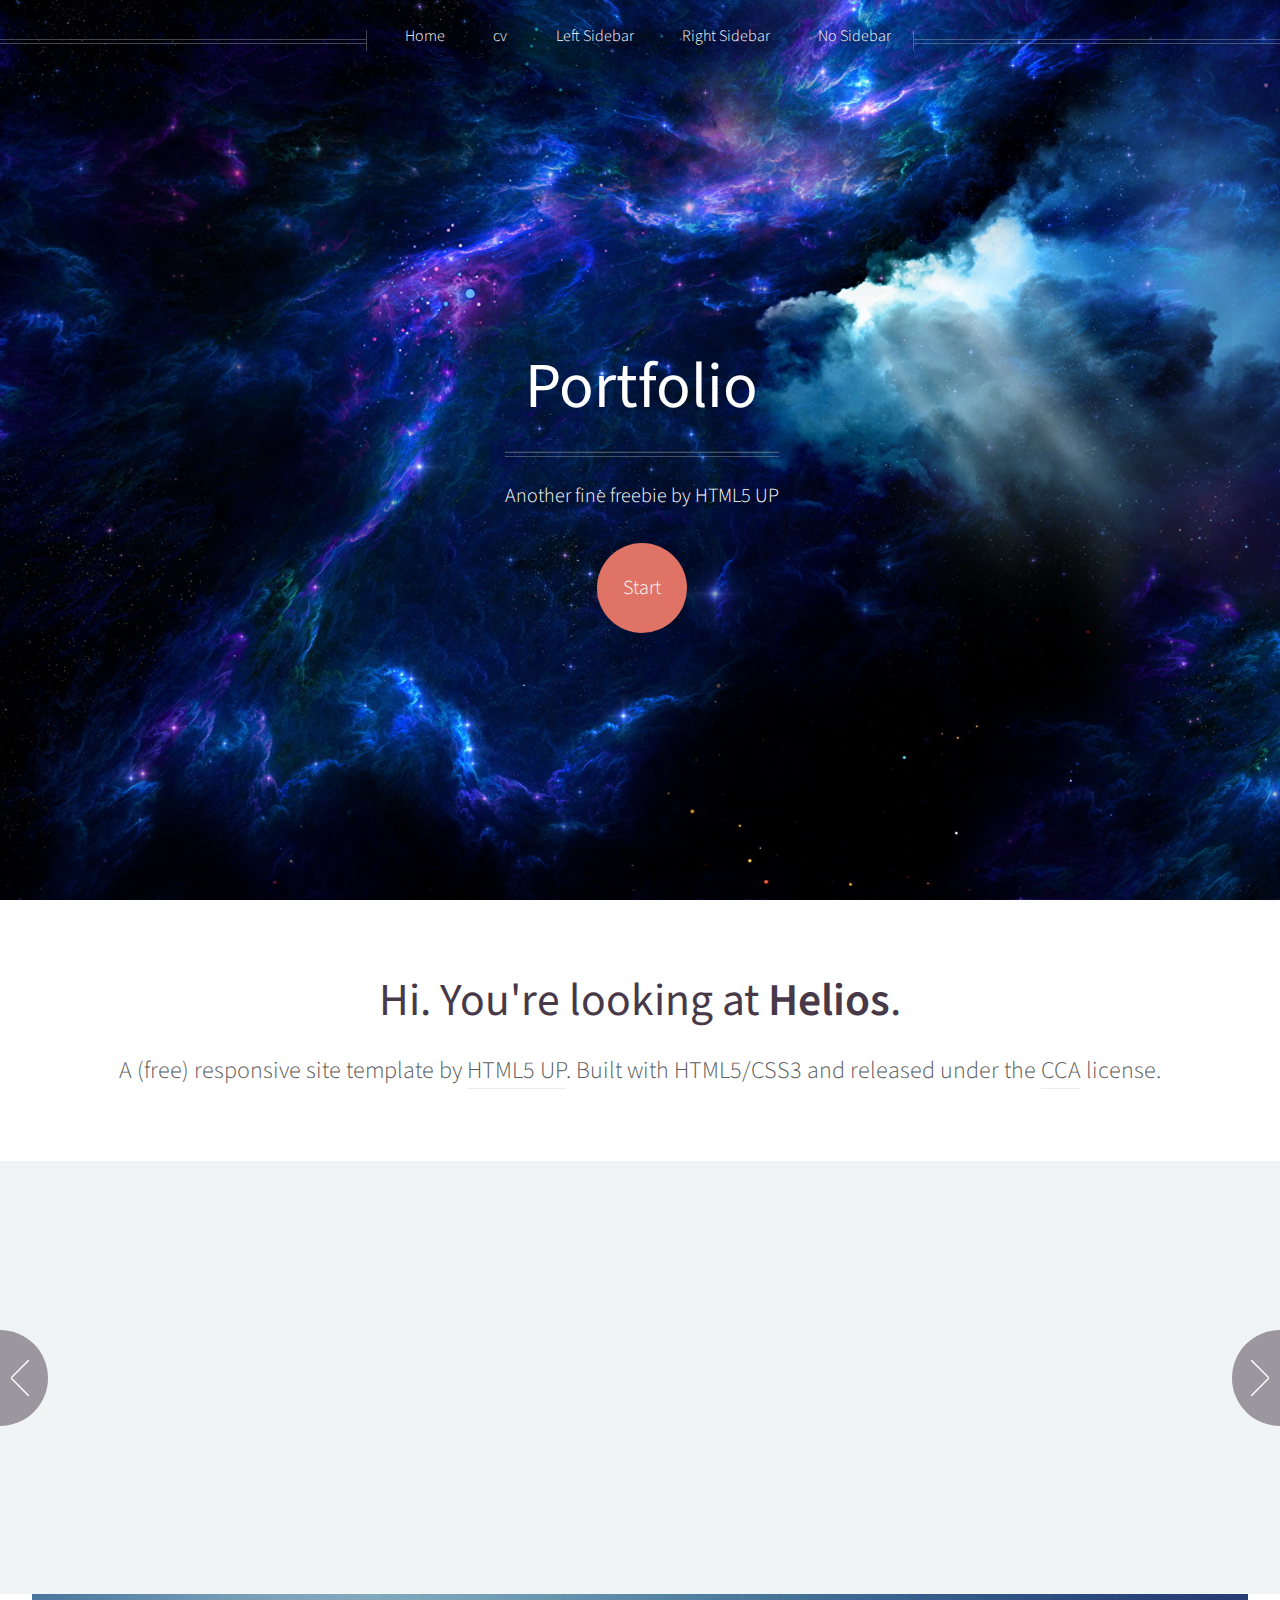
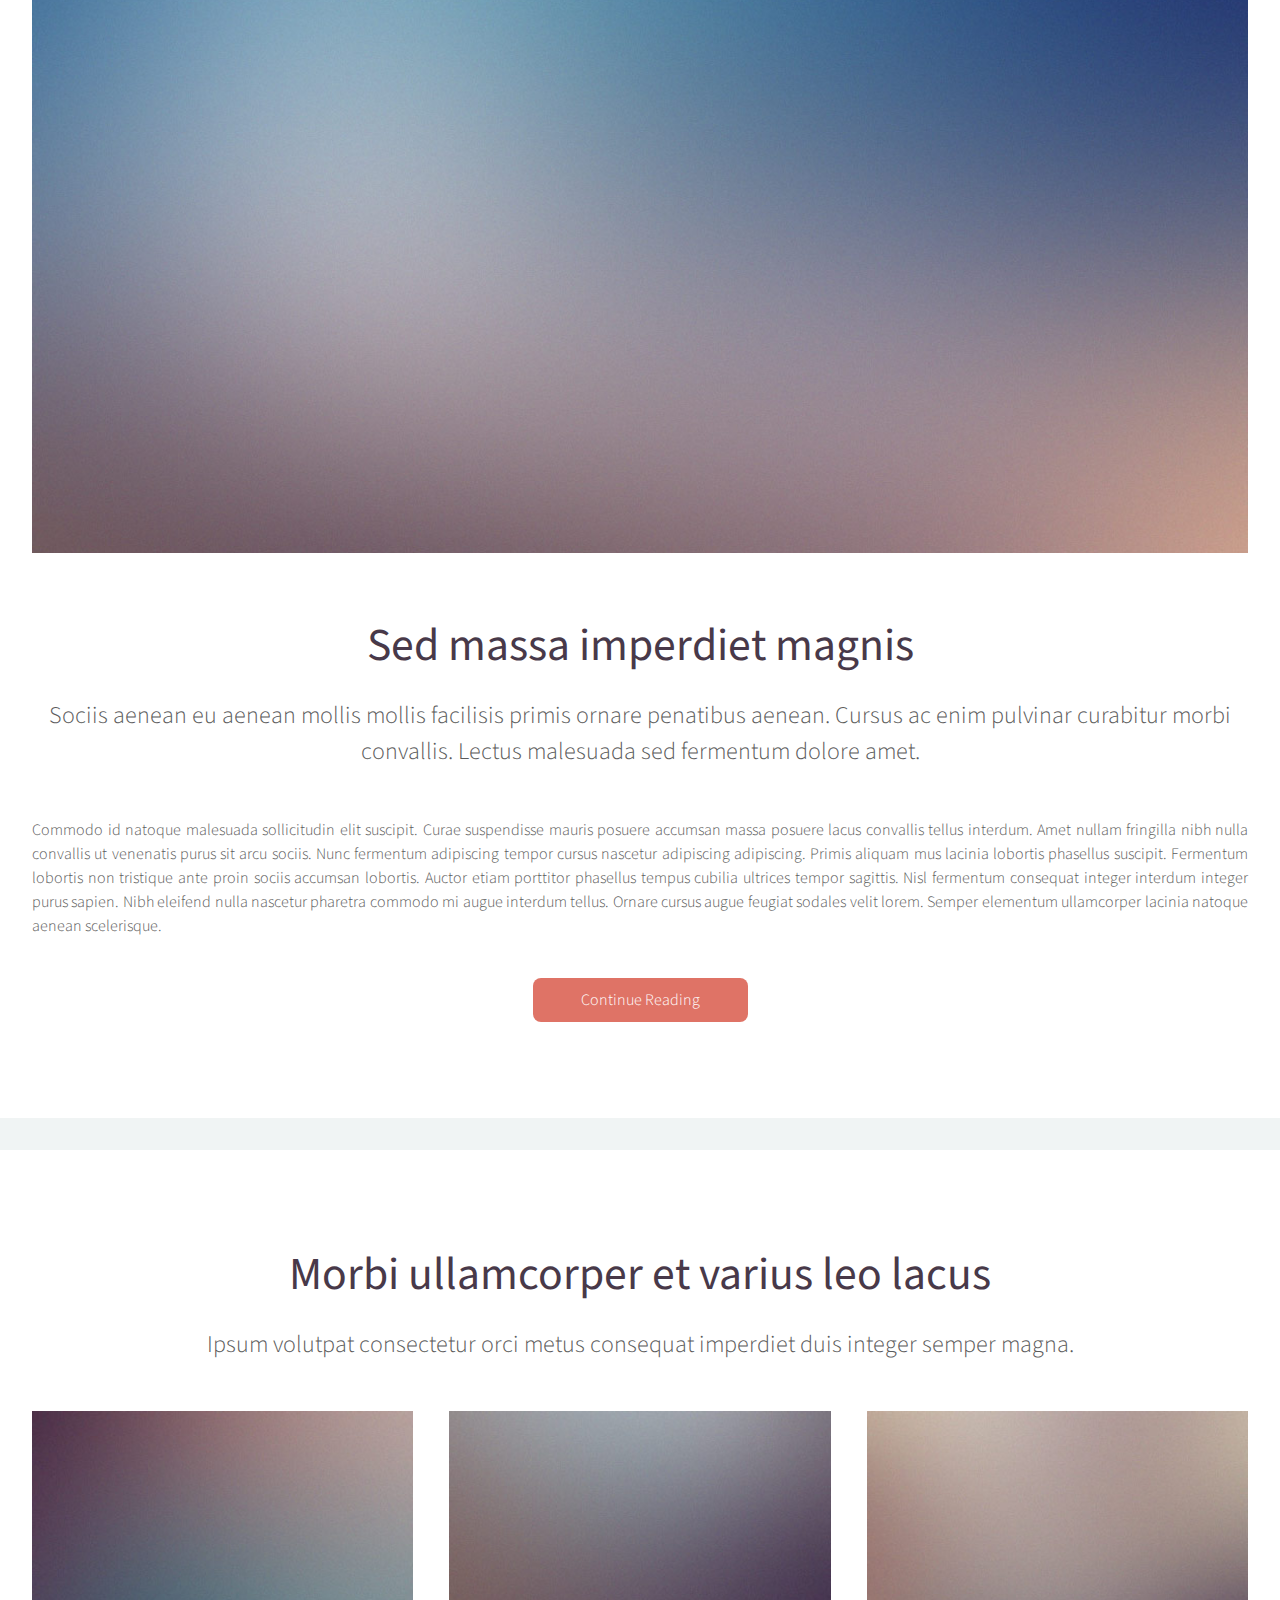
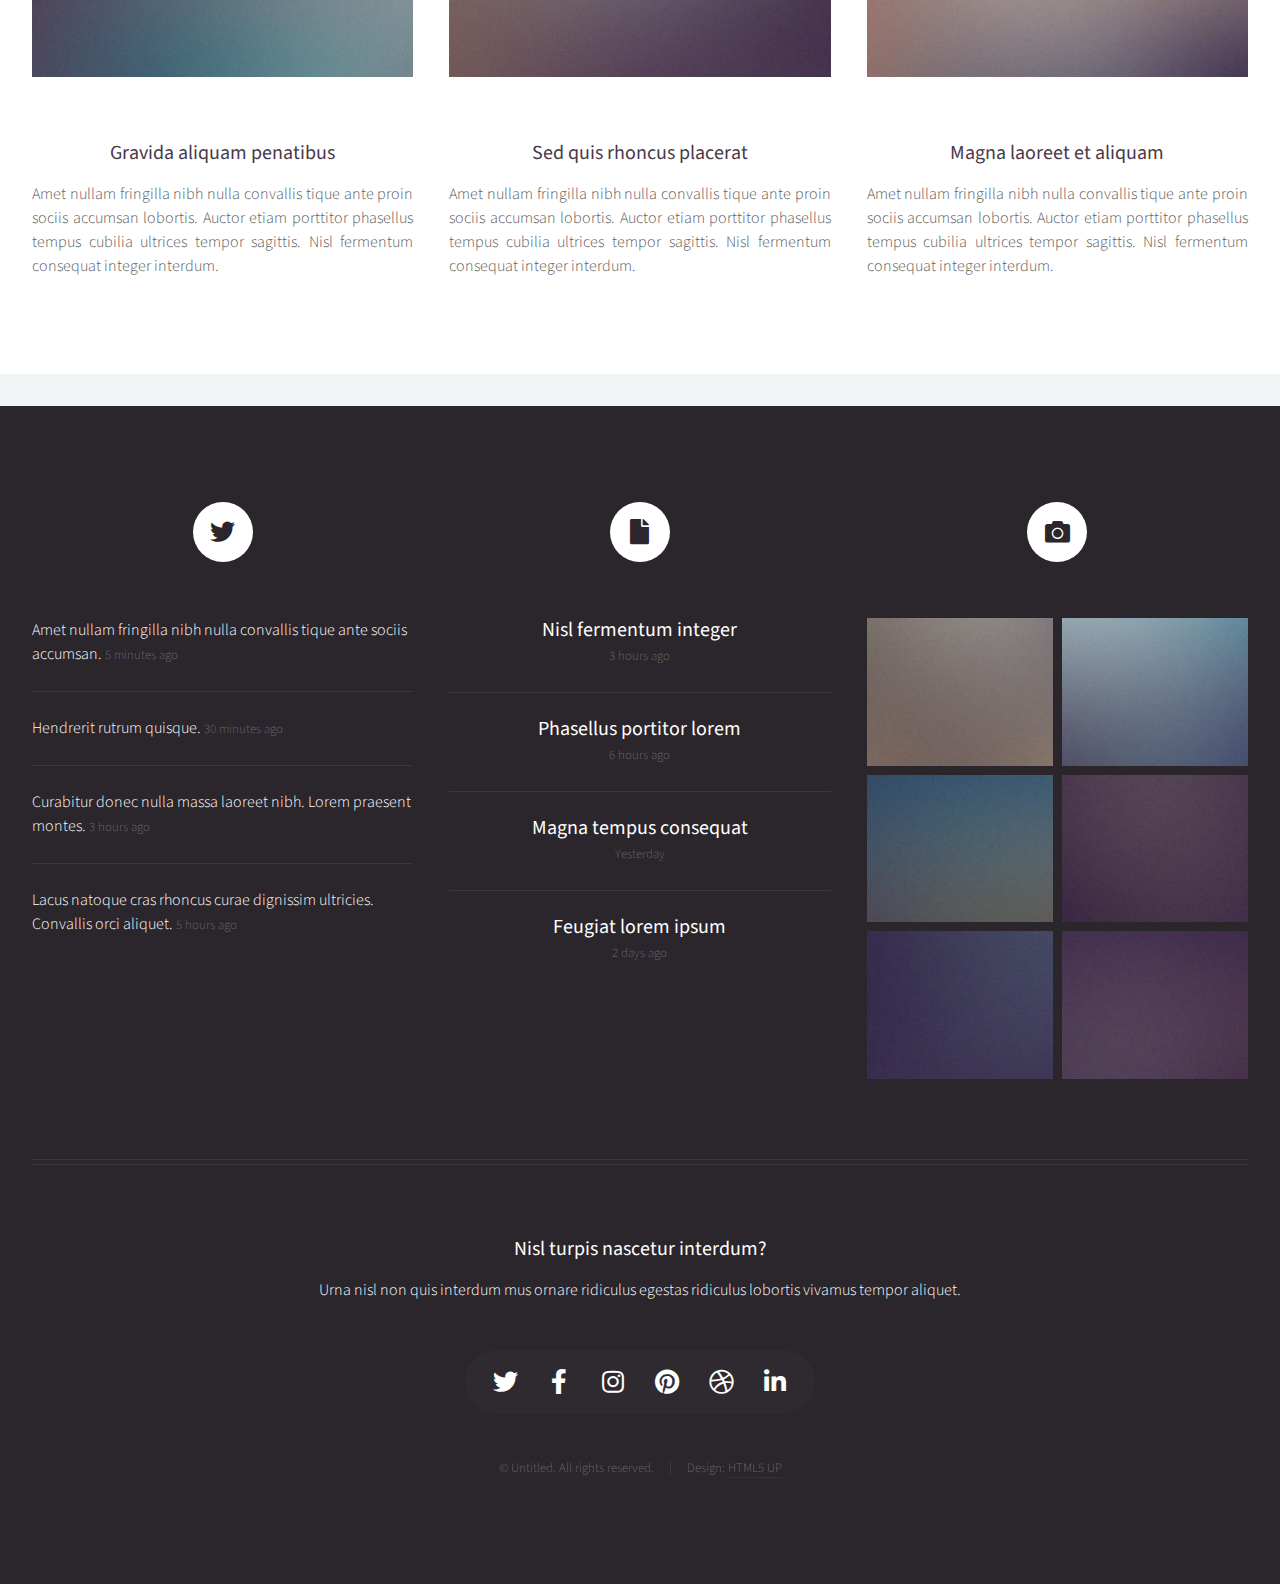
==== commit dfc04b83: "Update index.html" ====
--- a/portefolio/index.html
+++ b/portefolio/index.html
@@ -6,7 +6,7 @@
 -->
 <html>
 	<head>
-		<title>Portfolio by HTML5 UP</title>
+		<title>Portfolio by Ruth</title>
 		<meta charset="utf-8" />
 		<meta name="viewport" content="width=device-width, initial-scale=1, user-scalable=no" />
 		<link rel="stylesheet" href="assets/css/main.css" />
--- a/portefolio/assets/css/main.css
+++ b/portefolio/assets/css/main.css
@@ -2176,7 +2176,7 @@
 
 	#header {
 		position: relative;
-		background-image: url("../../images/header.jpg");
+		background-image: url("../../images/picture_home.jpg");
 		background-size: cover;
 		background-position: center center;
 		background-attachment: fixed;
@@ -3135,4 +3135,4 @@
 						margin-bottom: 2em;
 					}
 
-	}+	}
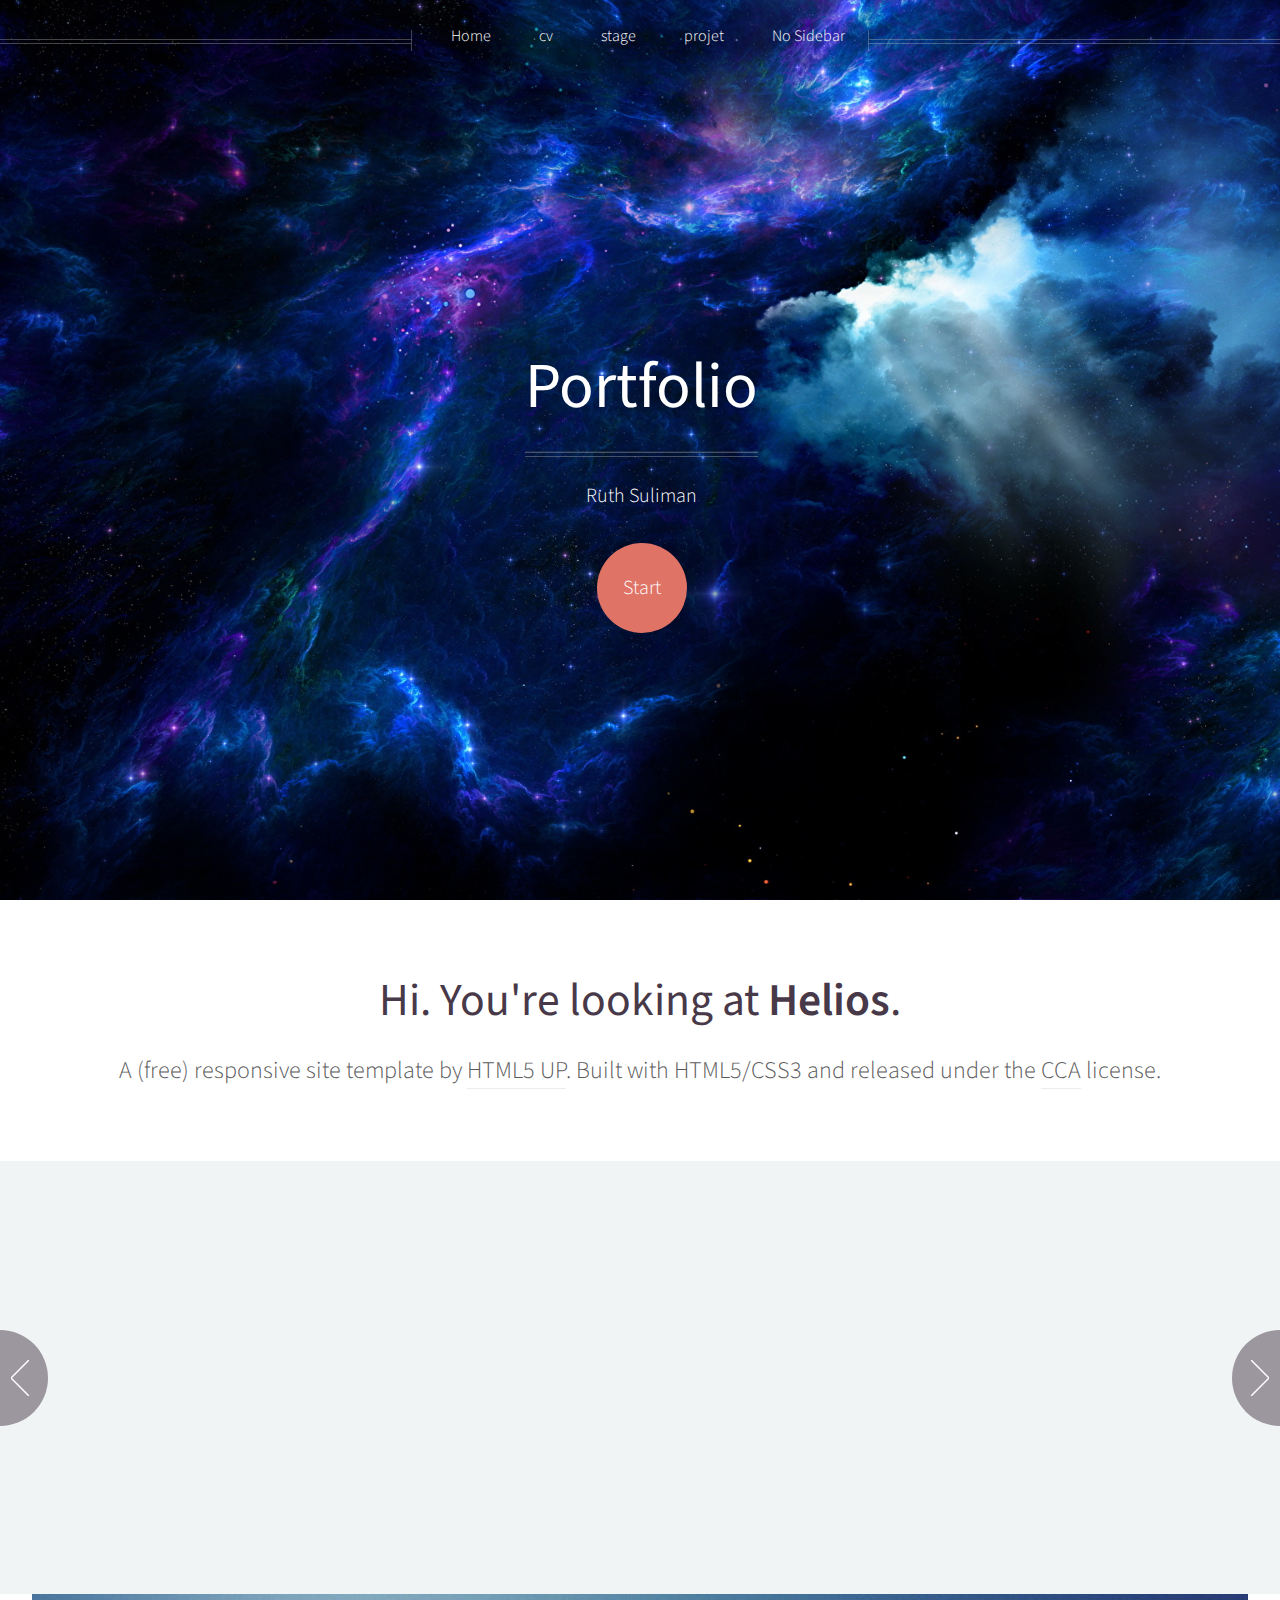
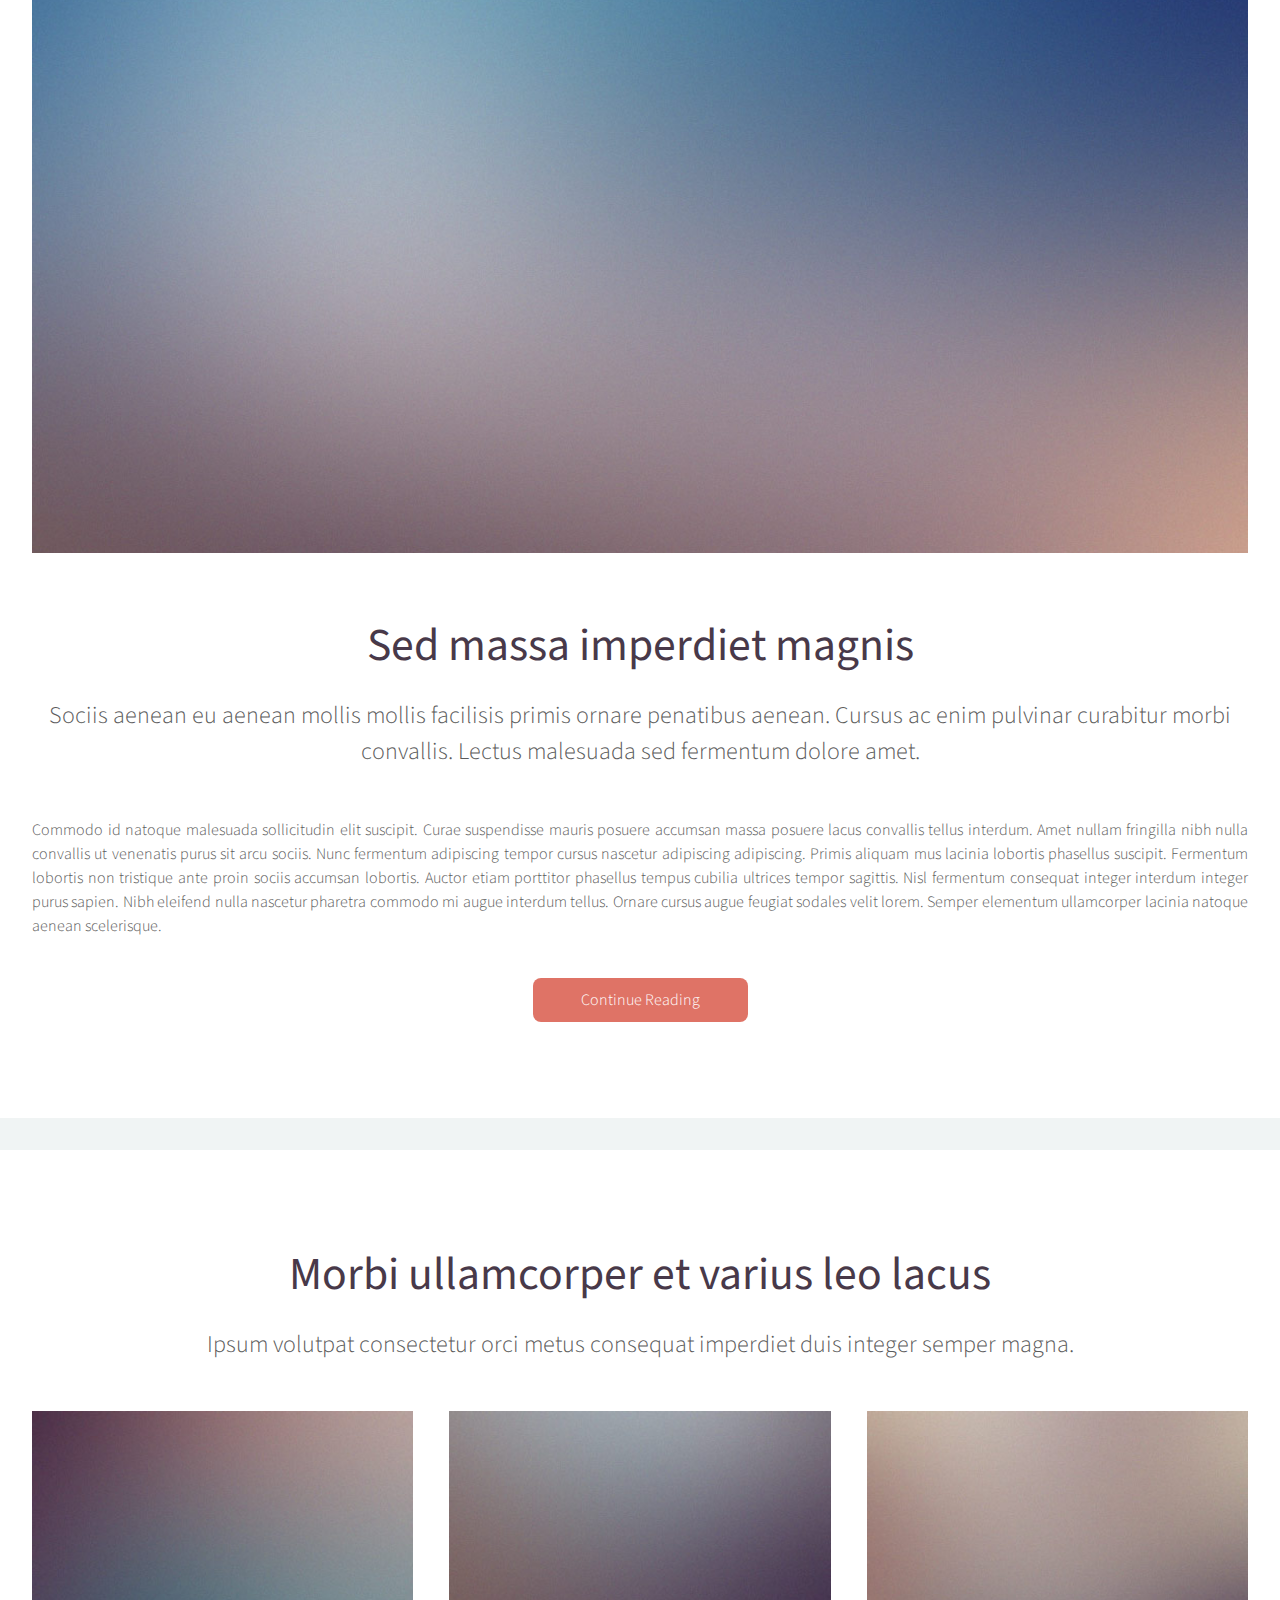
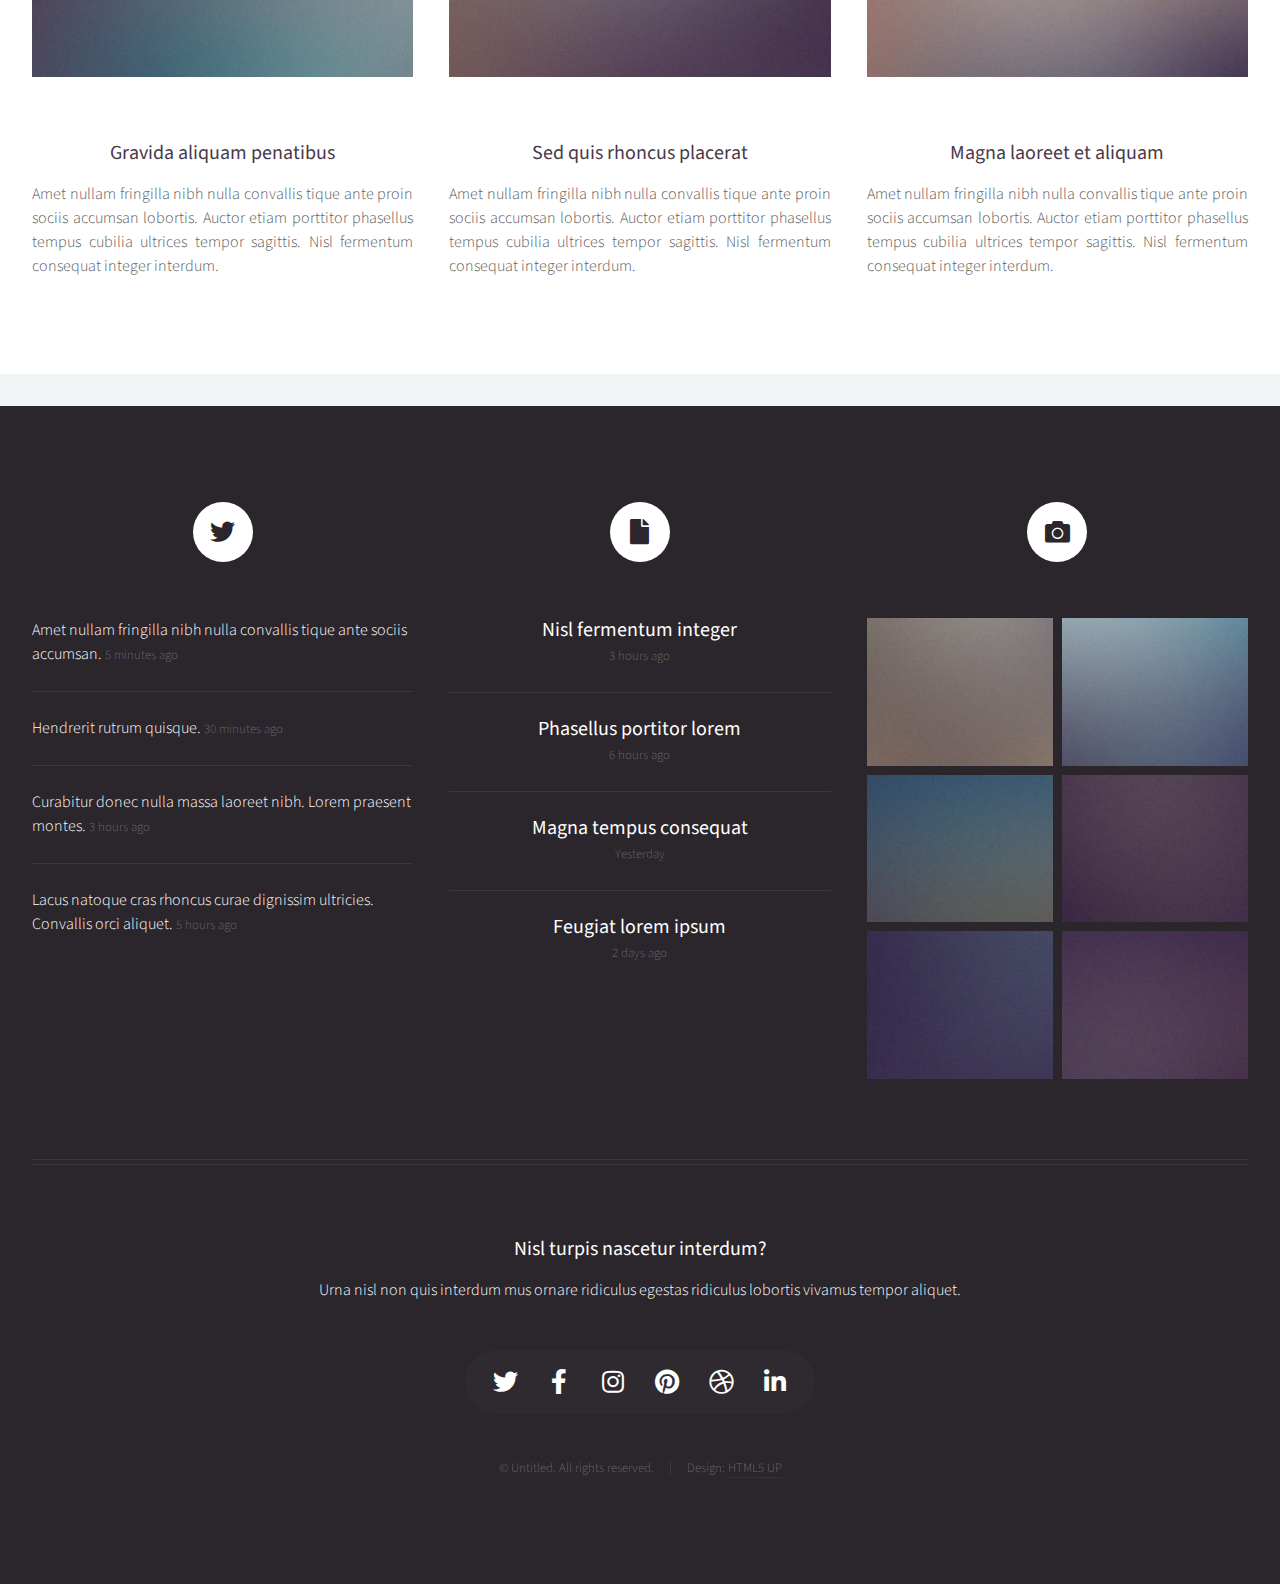
==== commit 4bde46a5: "Update index.html" ====
--- a/portefolio/index.html
+++ b/portefolio/index.html
@@ -1,6 +1,6 @@
 <!DOCTYPE HTML>
 <!--
-	Portfolio by HTML5 UP
+	Portfolio by Ruth
 	html5up.net | @ajlkn
 	Free for personal and commercial use under the CCA 3.0 license (html5up.net/license)
 -->
@@ -23,7 +23,7 @@
 							<header>
 								<h1><a href="index.html" id="logo">Portfolio</a></h1>
 								<hr />
-								<p>Another fine freebie by HTML5 UP</p>
+								<p>Ruth Suliman</p>
 							</header>
 							<footer>
 								<a href="#banner" class="button circled scrolly">Start</a>
@@ -52,8 +52,8 @@
 										<li><a href="#">Veroeros feugiat</a></li>
 									</ul>
 								</li>
-								<li><a href="left-sidebar.html">Left Sidebar</a></li>
-								<li><a href="right-sidebar.html">Right Sidebar</a></li>
+								<li><a href="left-sidebar.html">stage</a></li>
+								<li><a href="right-sidebar.html">projet</a></li>
 								<li><a href="no-sidebar.html">No Sidebar</a></li>
 							</ul>
 						</nav>
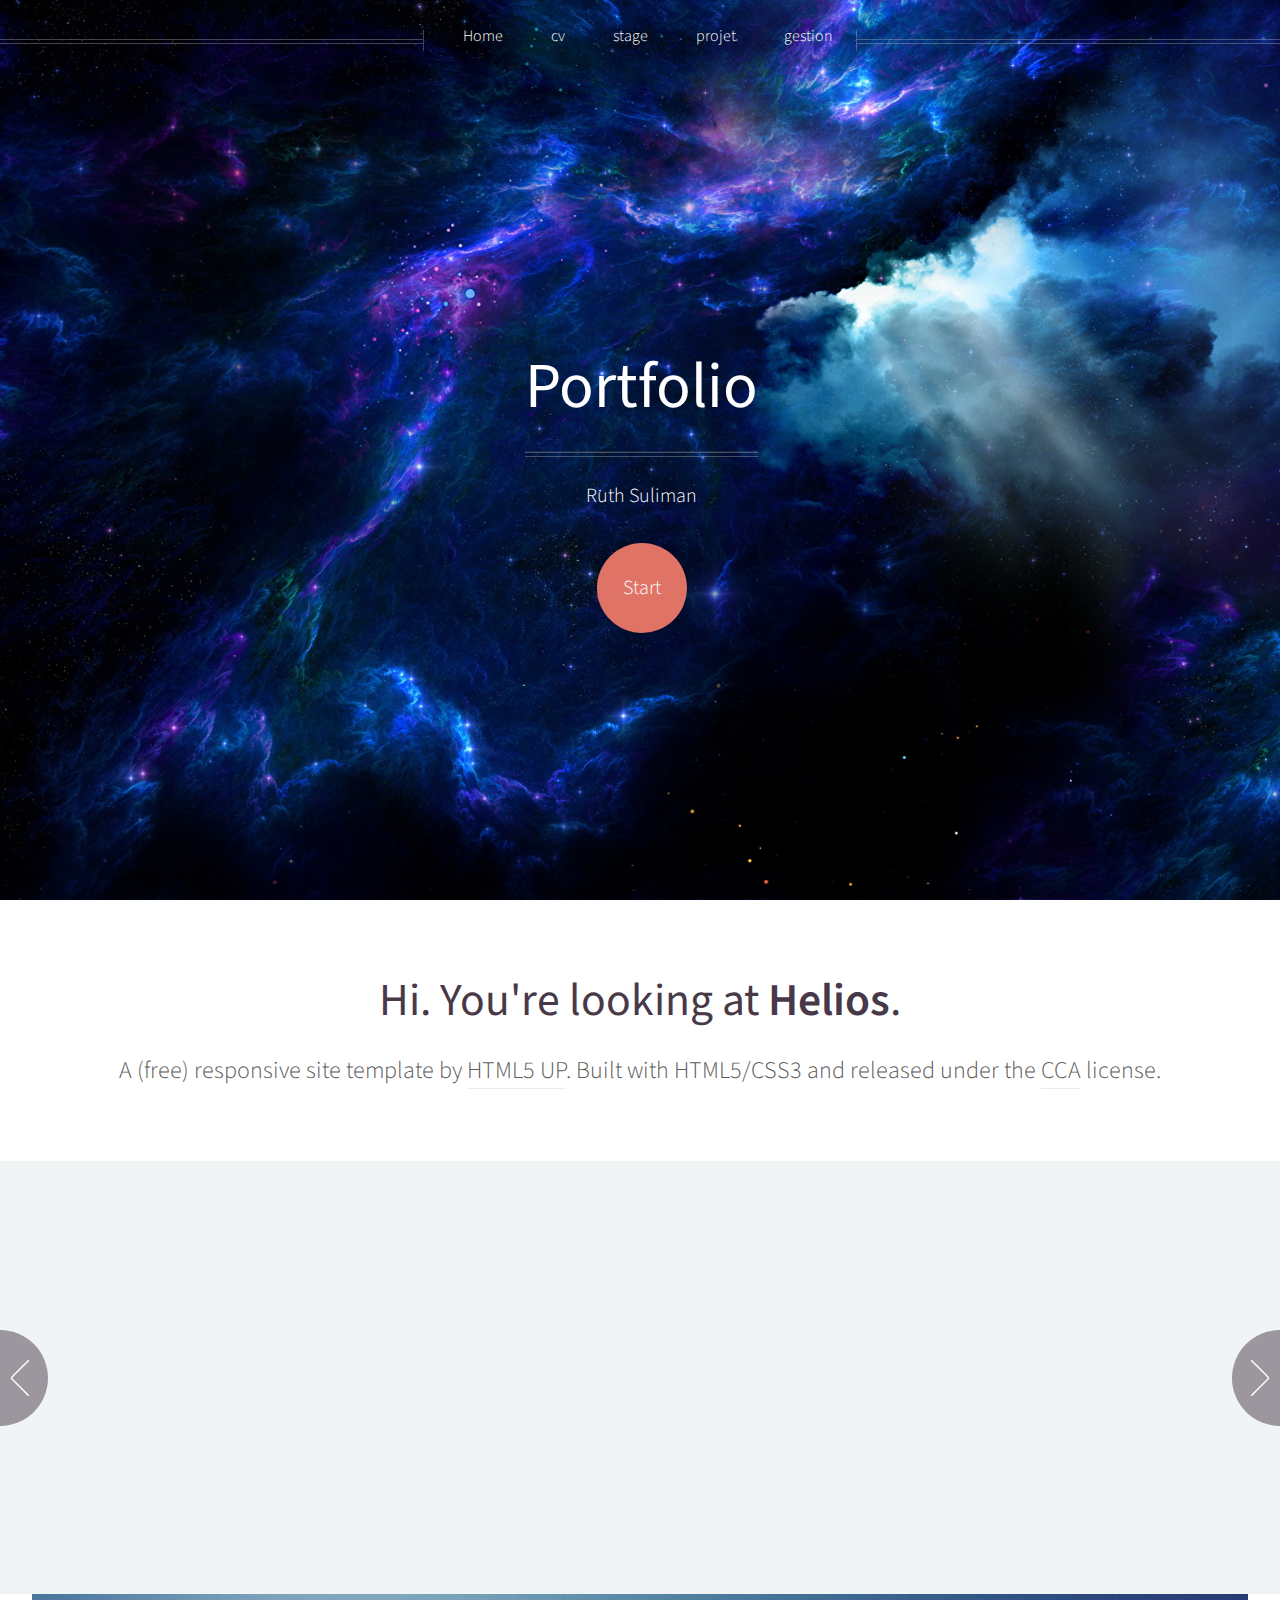
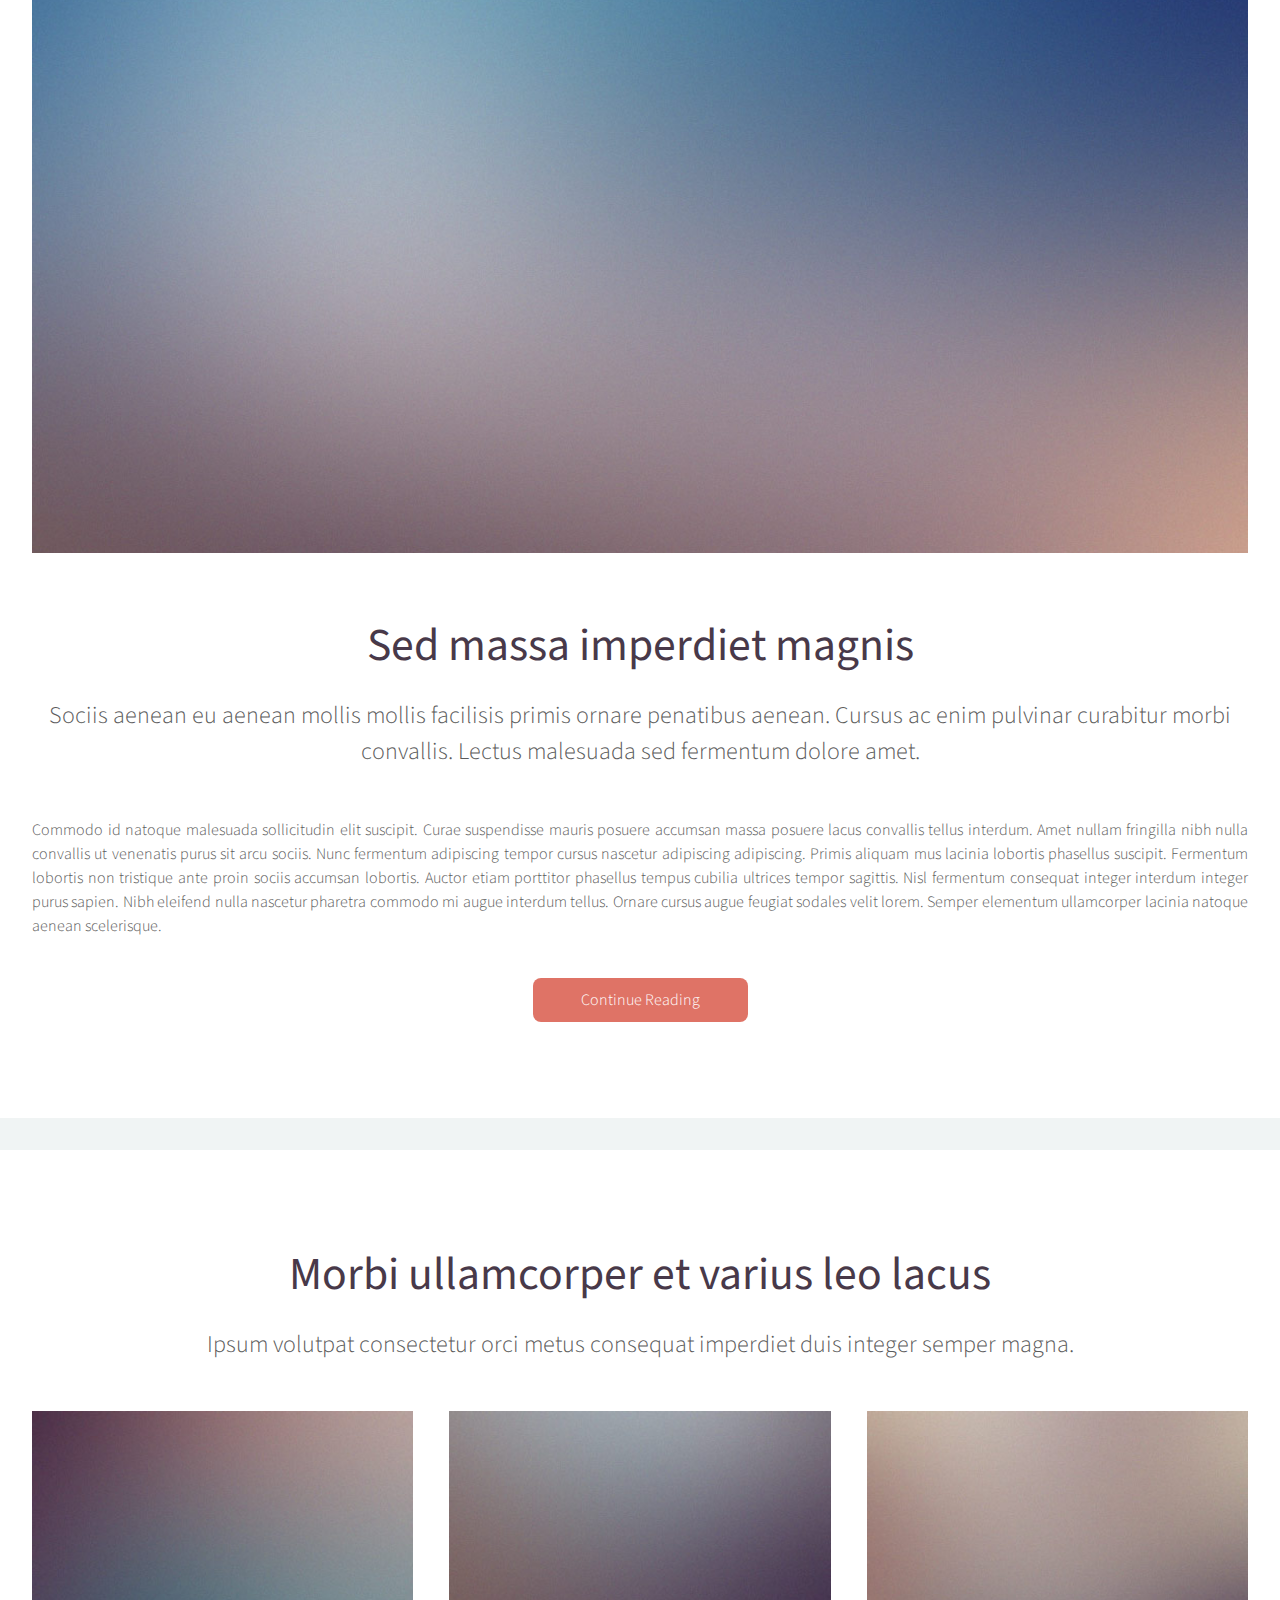
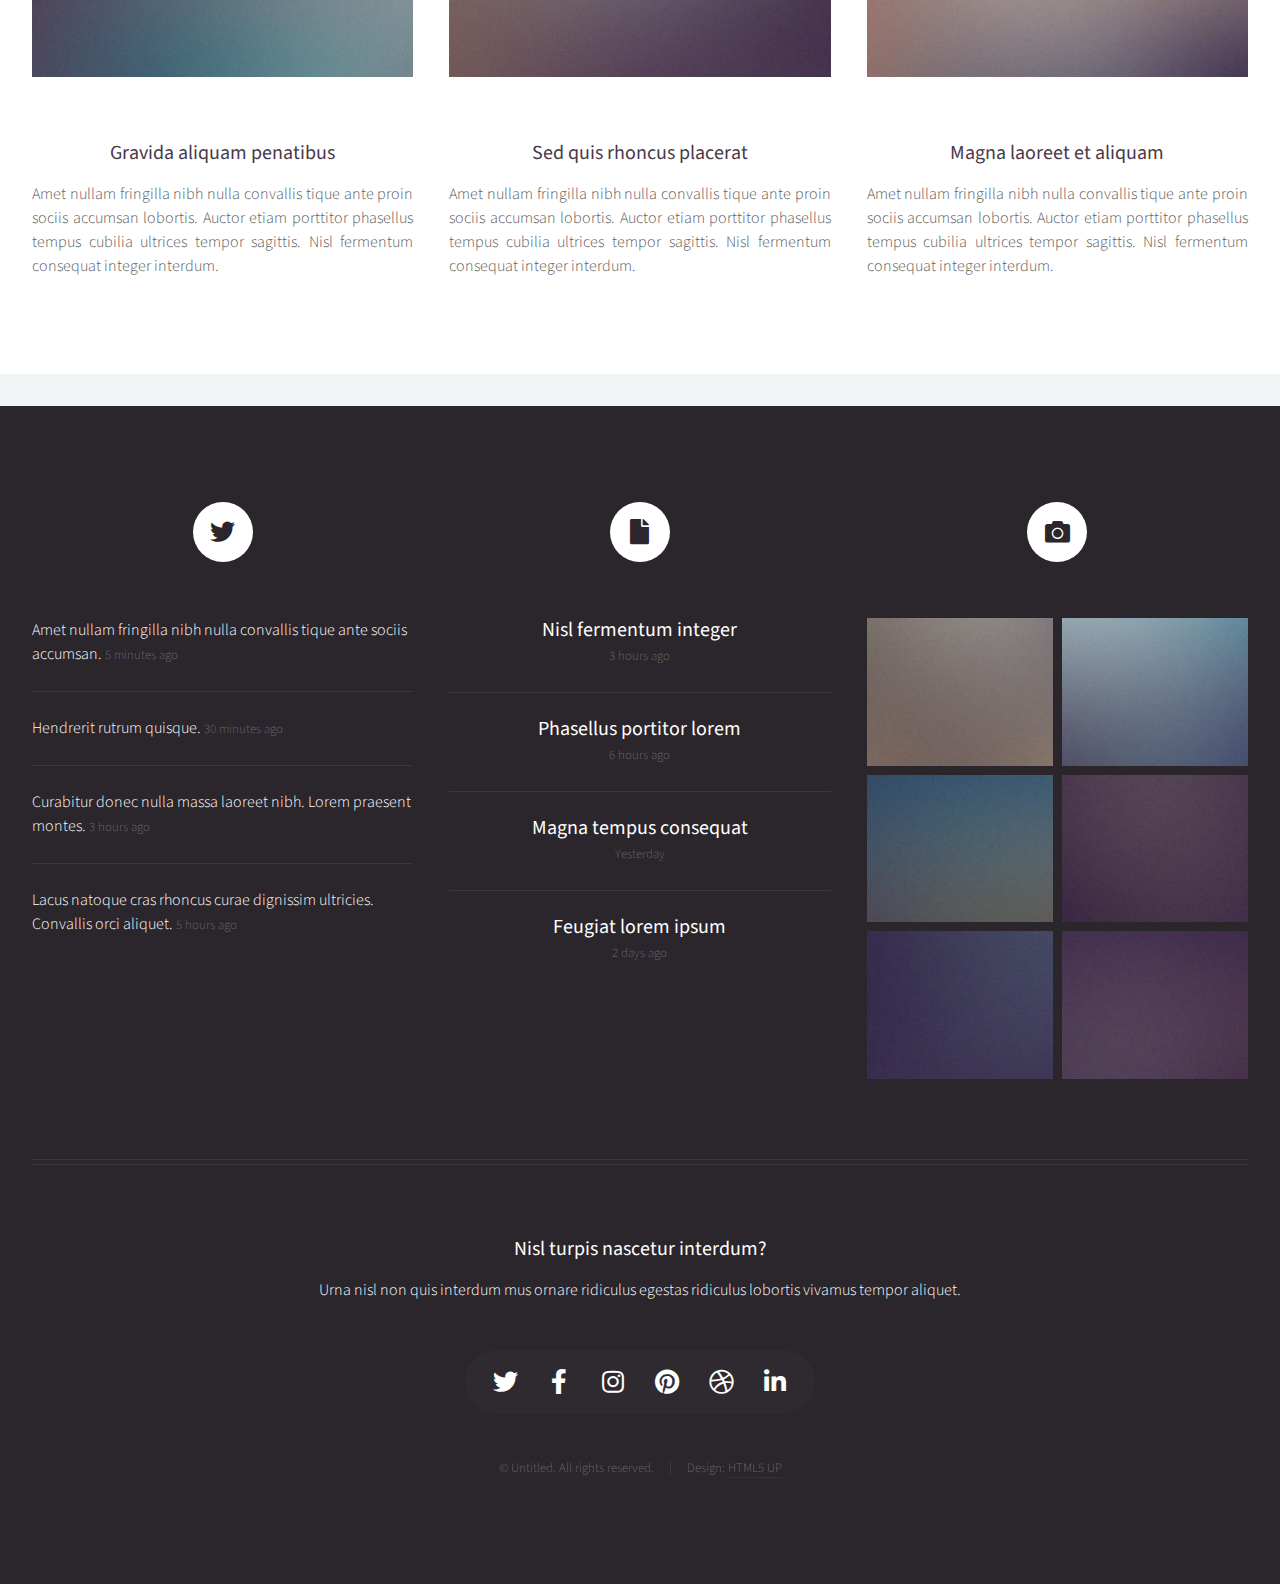
==== commit 8984e0ca: "Update index.html" ====
--- a/portefolio/index.html
+++ b/portefolio/index.html
@@ -54,7 +54,7 @@
 								</li>
 								<li><a href="left-sidebar.html">stage</a></li>
 								<li><a href="right-sidebar.html">projet</a></li>
-								<li><a href="no-sidebar.html">No Sidebar</a></li>
+								<li><a href="no-sidebar.html">gestion</a></li>
 							</ul>
 						</nav>
 
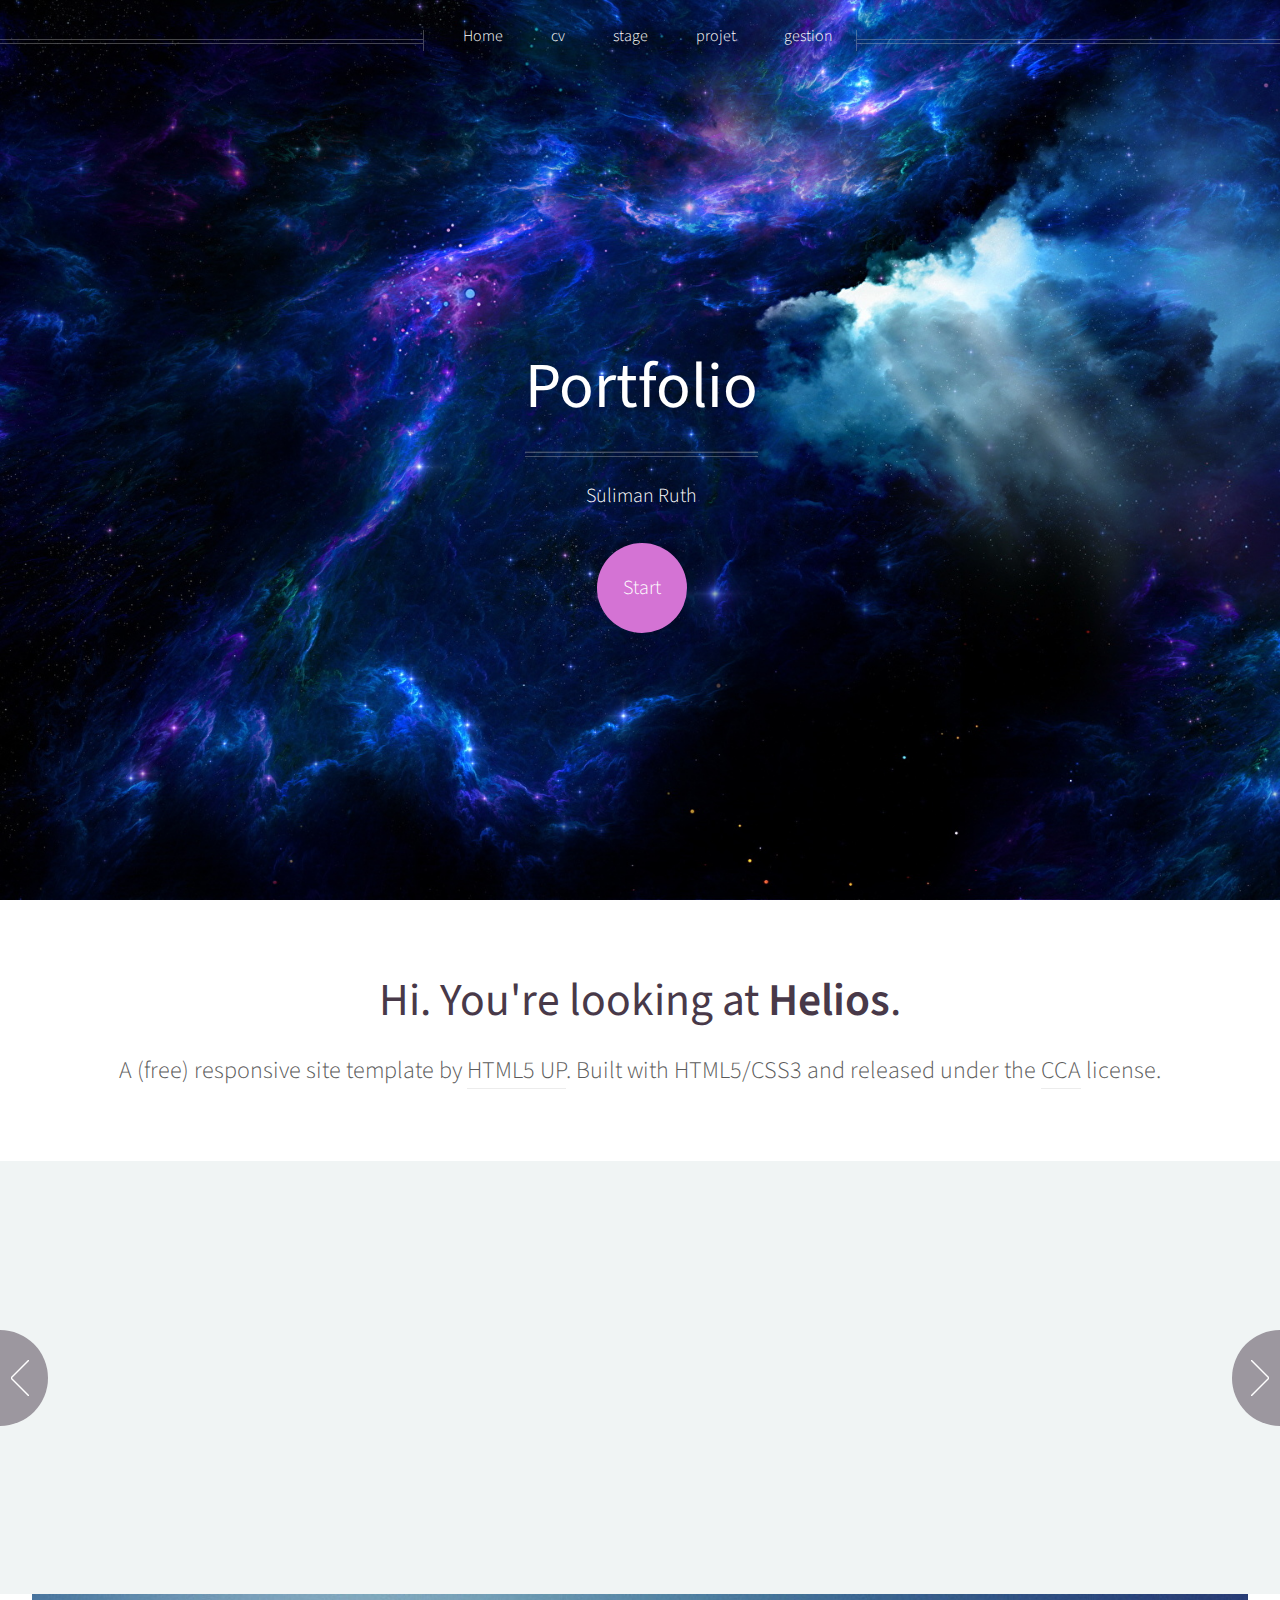
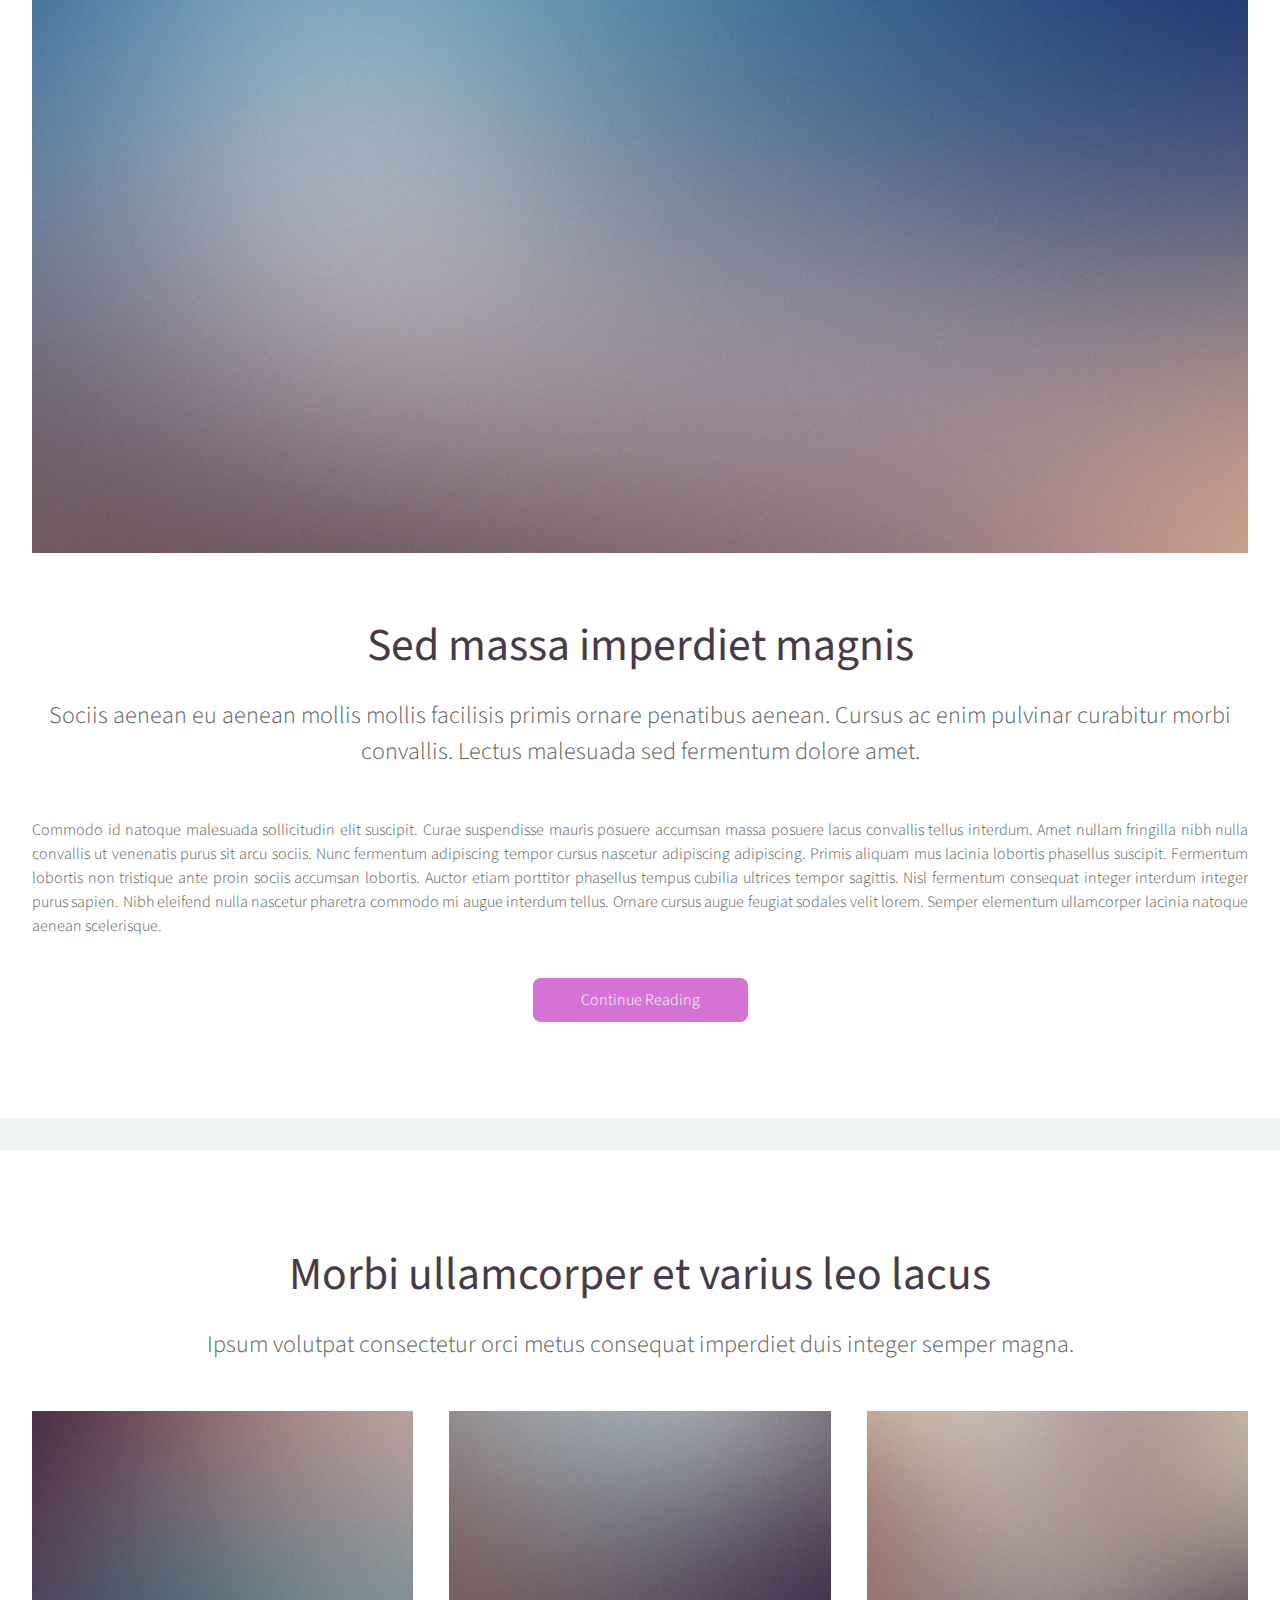
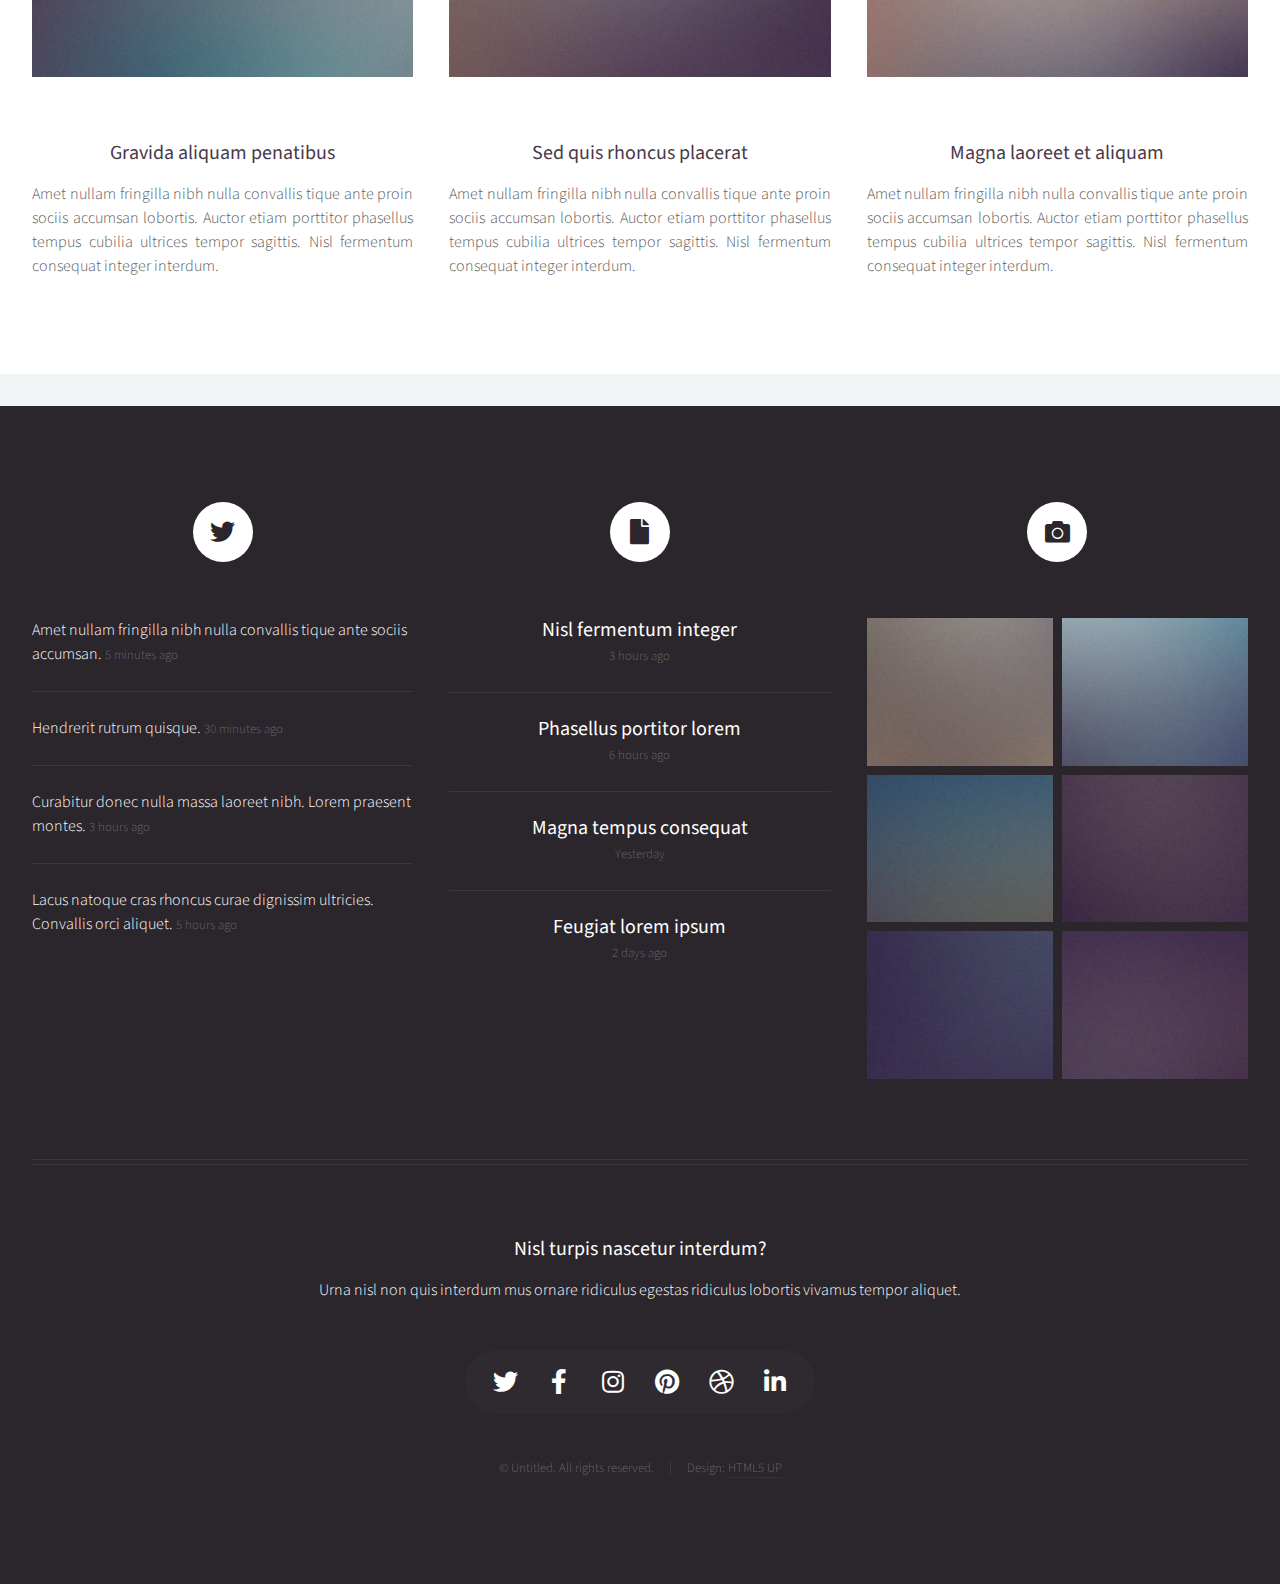
==== commit 746c77ec: "Update index.html" ====
--- a/portefolio/index.html
+++ b/portefolio/index.html
@@ -23,7 +23,7 @@
 							<header>
 								<h1><a href="index.html" id="logo">Portfolio</a></h1>
 								<hr />
-								<p>Ruth Suliman</p>
+								<p>Suliman Ruth</p>
 							</header>
 							<footer>
 								<a href="#banner" class="button circled scrolly">Start</a>
--- a/portefolio/assets/css/main.css
+++ b/portefolio/assets/css/main.css
@@ -2055,7 +2055,7 @@
 	.button {
 		position: relative;
 		display: inline-block;
-		background: #df7366;
+		background: #d473d4;
 		color: #fff;
 		text-align: center;
 		border-radius: 0.5em;
